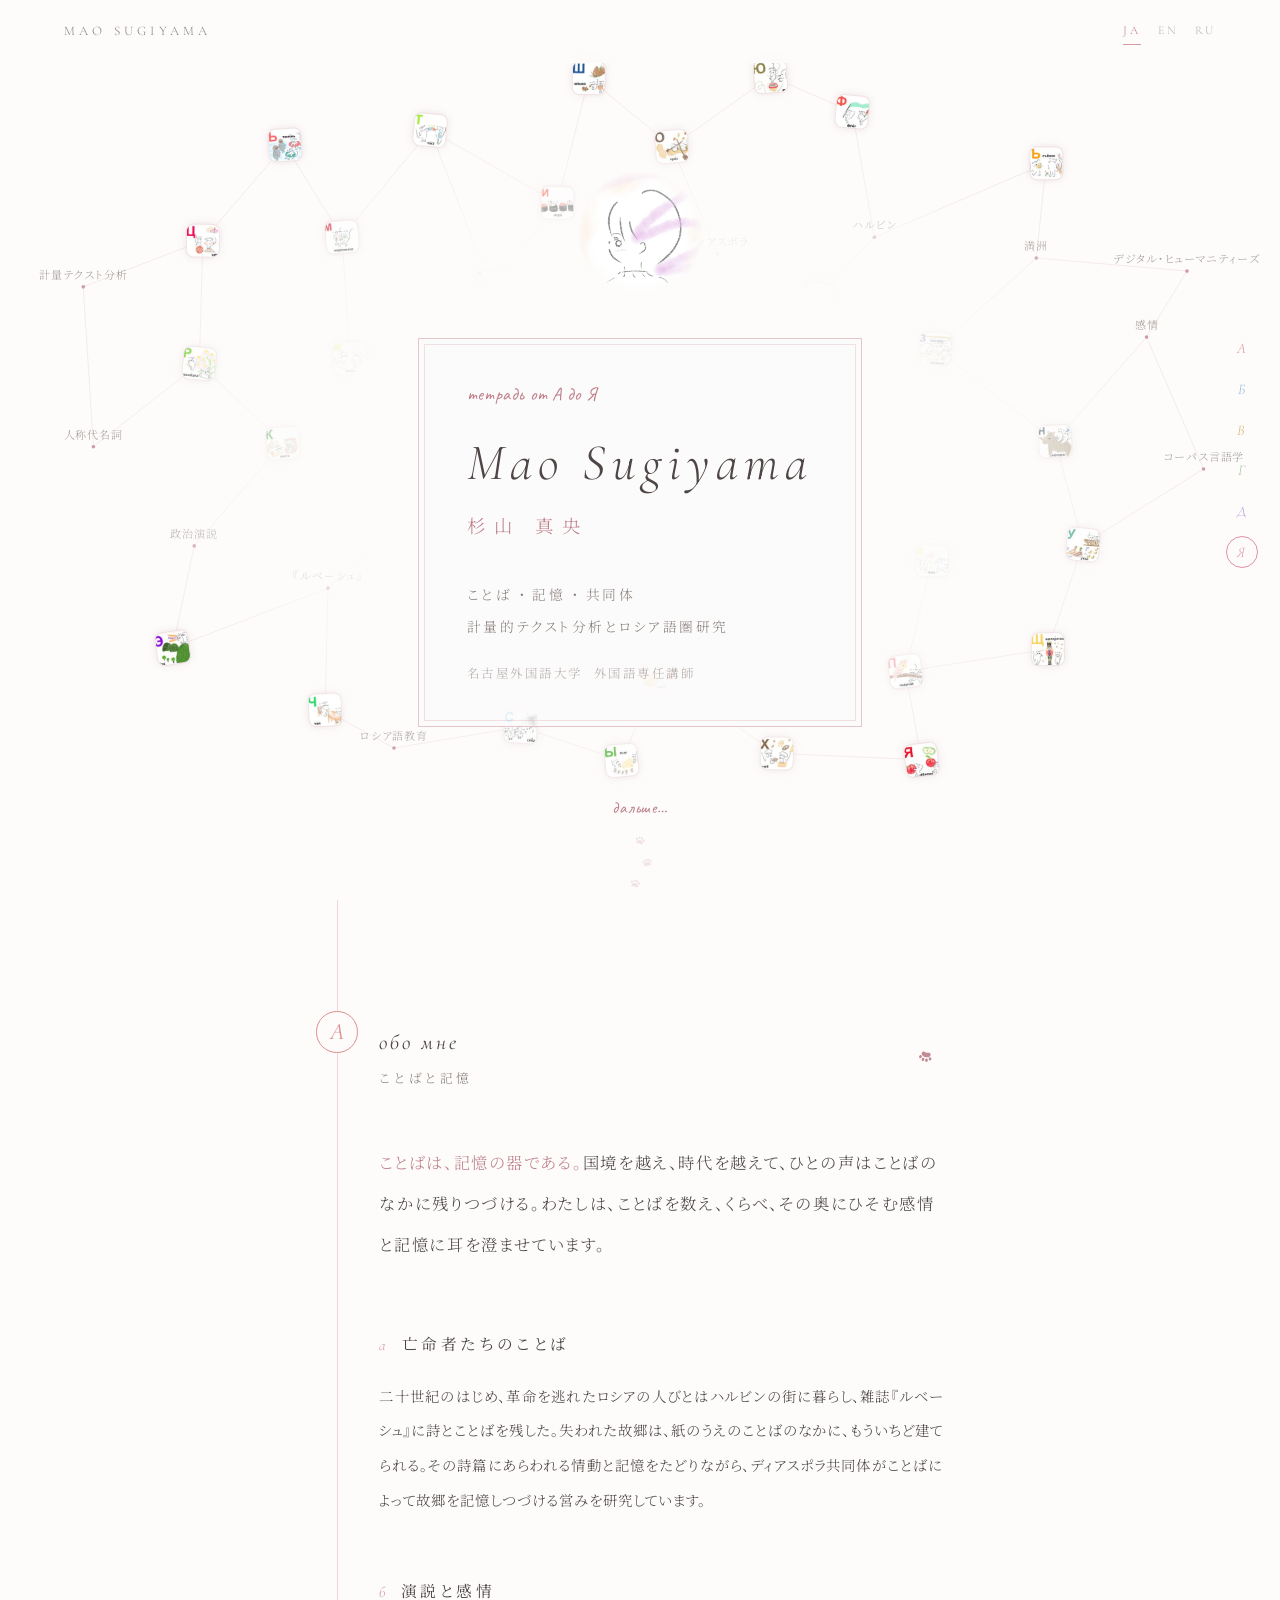
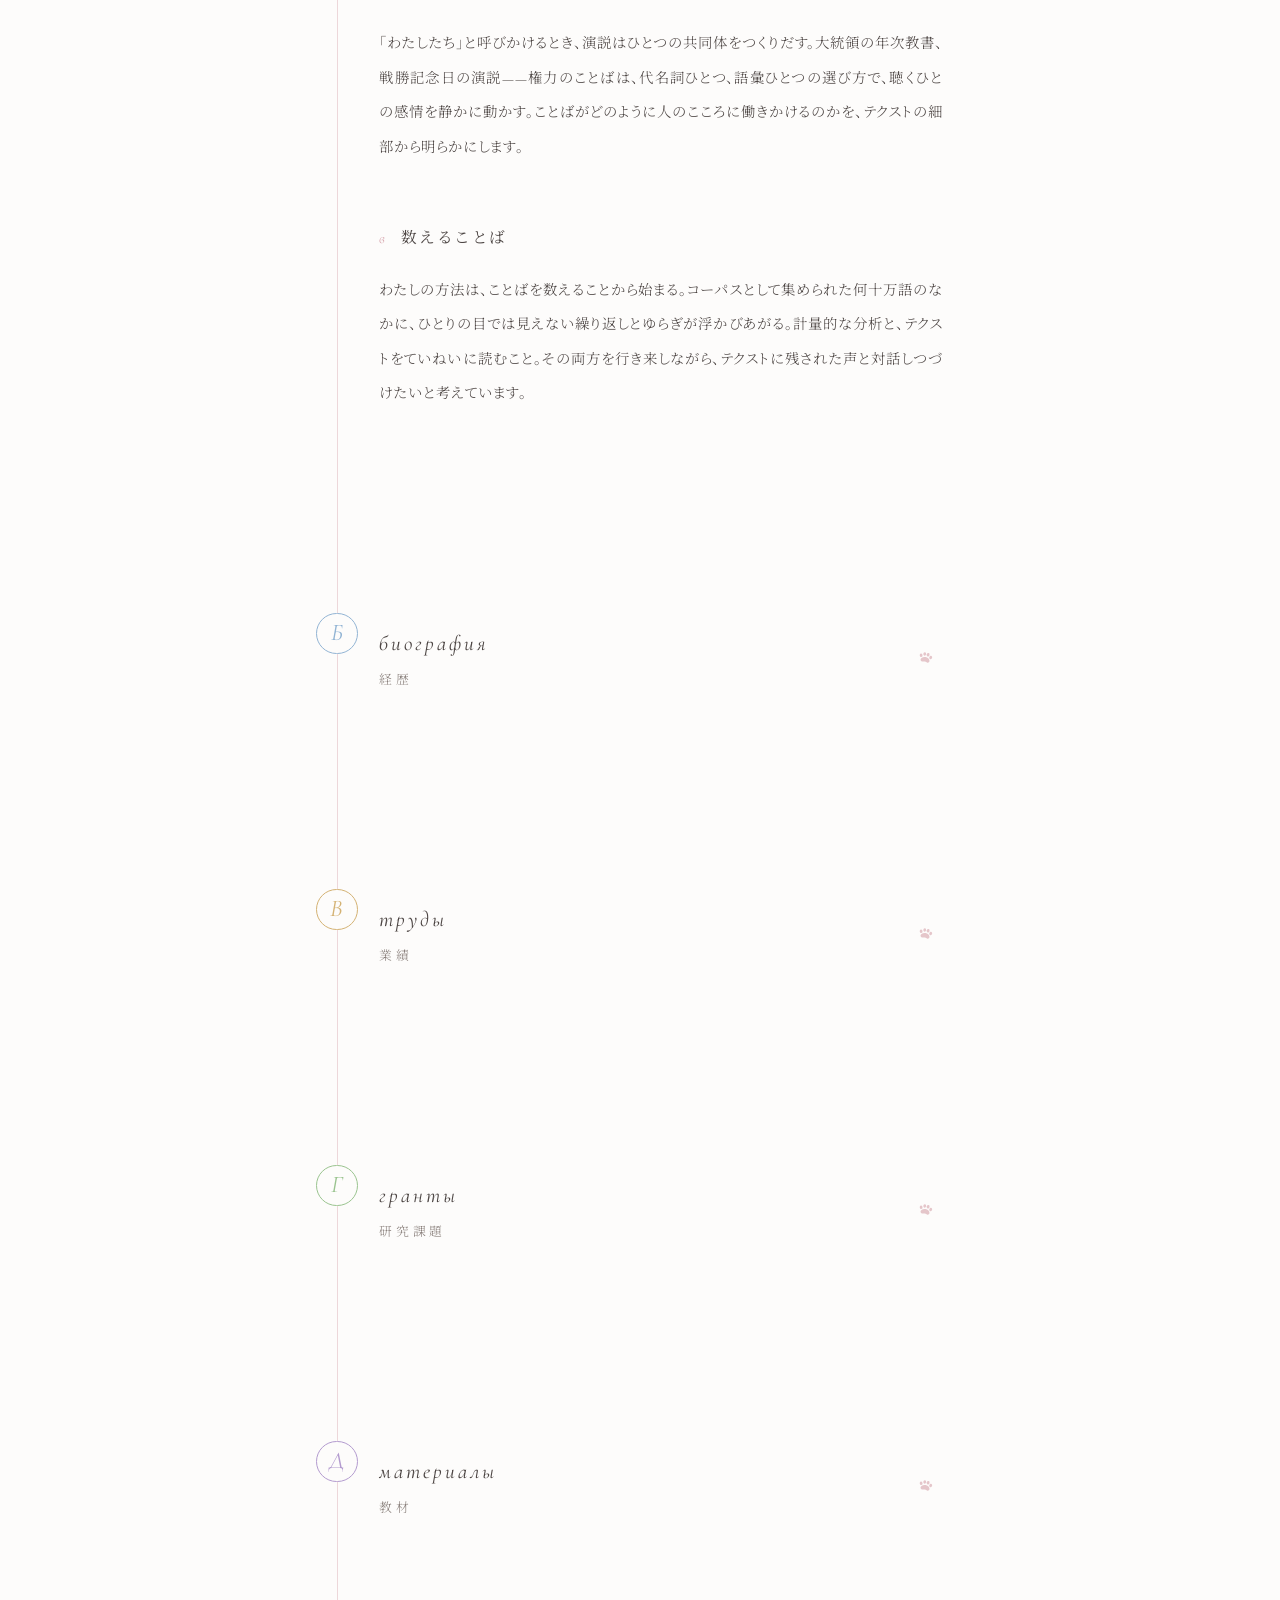
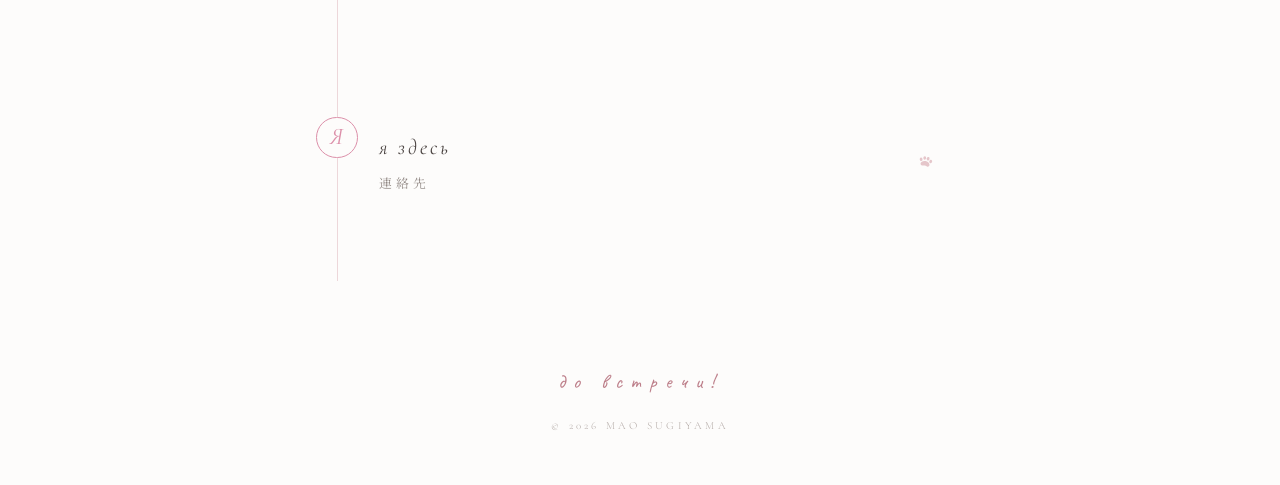
==== index.html @ efccb7a7 "発表にEADH 2026（2026年9月）を追加 Co-Authored-By: Claude Fable 5.1 <noreply@anthropic.com> Claude-Session: ht" ====
<!DOCTYPE html>
<html lang="ja" data-lang="ja">
<head>
<!-- Google tag (gtag.js) -->
<script async src="https://www.googletagmanager.com/gtag/js?id=G-BBN3BWFDPK"></script>
<script>
  window.dataLayer = window.dataLayer || [];
  function gtag(){dataLayer.push(arguments);}
  gtag('js', new Date());
  gtag('config', 'G-BBN3BWFDPK');
</script>
<meta charset="UTF-8">
<meta name="viewport" content="width=device-width, initial-scale=1.0">
<title>杉山 真央 | Mao Sugiyama</title>
<meta name="description" content="杉山真央 — ことば・記憶・共同体。計量的テクスト分析とロシア語圏研究。名古屋外国語大学。">
<link rel="preconnect" href="https://fonts.googleapis.com">
<link rel="preconnect" href="https://fonts.gstatic.com" crossorigin>
<link href="https://fonts.googleapis.com/css2?family=Cormorant+Garamond:ital,wght@0,300;0,400;0,500;1,300;1,400&family=Noto+Serif+JP:wght@200;300;400;500&family=Caveat:wght@400;600&display=swap" rel="stylesheet">
<style>
:root{
  --paper:#fdfcfb;
  --ink:#4d4644;
  --ink-soft:#8a807c;
  --ink-faint:#b5aca8;
  --sakura:#d29aa3;
  --sakura-deep:#bd7f8a;
  --sakura-pale:#f7ecee;
  --hairline:#eee3e3;
  --serif-lat:'Cormorant Garamond', serif;
  --serif-jp:'Noto Serif JP', serif;
  --hand:'Caveat', cursive;
}
*{margin:0;padding:0;box-sizing:border-box}
html{scroll-behavior:smooth}
body{
  background:var(--paper);
  color:var(--ink);
  font-family:var(--serif-lat), var(--serif-jp);
  font-weight:300;
  font-feature-settings:"palt";
  line-height:2.1;
  letter-spacing:.06em;
  -webkit-font-smoothing:antialiased;
}
::selection{background:var(--sakura-pale);color:var(--sakura-deep)}
.cav{font-family:var(--hand);letter-spacing:.04em}

/* ---- language switching ---- */
html[data-lang="ja"] [data-l]:not([data-l~="ja"]){display:none !important}
html[data-lang="en"] [data-l]:not([data-l~="en"]){display:none !important}
html[data-lang="ru"] [data-l]:not([data-l~="ru"]){display:none !important}

/* ---- header ---- */
header{
  position:fixed;top:0;left:0;right:0;z-index:10;
  display:flex;justify-content:space-between;align-items:center;
  padding:1.1rem 5vw;
  background:rgba(253,252,251,.82);
  backdrop-filter:blur(10px);-webkit-backdrop-filter:blur(10px);
}
.brand{
  font-family:var(--serif-lat),var(--serif-jp);
  font-size:.82rem;letter-spacing:.32em;color:var(--ink-soft);
  text-decoration:none;white-space:nowrap;
}
.langs{display:flex;gap:1.4em;font-size:.74rem;letter-spacing:.25em}
.langs button{
  all:unset;cursor:pointer;color:var(--ink-faint);
  padding-bottom:.15em;border-bottom:1px solid transparent;
  transition:color .4s,border-color .4s;
}
.langs button:hover{color:var(--sakura-deep)}
.langs button[aria-pressed="true"]{color:var(--sakura-deep);border-color:var(--sakura)}

/* ---- hero ---- */
.hero{
  min-height:100svh;
  display:flex;flex-direction:column;justify-content:center;align-items:center;
  text-align:center;padding:6.5rem 6vw 8rem;position:relative;overflow:hidden;
}
#net{
  position:absolute;inset:0;z-index:0;pointer-events:none;
  -webkit-mask-image:radial-gradient(ellipse 50% 46% at 50% 50%, transparent 46%, #000 84%);
  mask-image:radial-gradient(ellipse 50% 46% at 50% 50%, transparent 46%, #000 84%);
}
.hero > *:not(#net):not(.scrollcue){position:relative;z-index:1}
.cover-label{
  position:relative;
  border:1px solid rgba(210,154,163,.55);
  background:rgba(253,252,251,.78);
  padding:2.2rem 3rem 2.4rem;
  max-width:34em;
  text-align:left;
}
.cover-label::before{
  content:"";position:absolute;inset:5px;
  border:1px solid rgba(210,154,163,.28);pointer-events:none;
}
.label-top{
  display:block;font-family:var(--hand);font-size:1.15rem;
  color:var(--sakura-deep);margin-bottom:1rem;
}
.hero .portrait{
  width:min(170px,44vw);height:auto;display:block;position:relative;
  margin-bottom:1.2rem;
  -webkit-mask-image:radial-gradient(ellipse 50% 50% at 50% 50%, #000 52%, transparent 74%);
  mask-image:radial-gradient(ellipse 50% 50% at 50% 50%, #000 52%, transparent 74%);
}
.cats-illust{
  width:min(240px,60vw);height:auto;display:block;margin:0 auto 1rem;
  -webkit-mask-image:radial-gradient(ellipse 50% 50% at 50% 50%, #000 55%, transparent 78%);
  mask-image:radial-gradient(ellipse 50% 50% at 50% 50%, #000 55%, transparent 78%);
}
.hero h1{
  font-family:var(--serif-lat);
  font-weight:300;font-style:italic;
  font-size:clamp(2.2rem,5.2vw,3.2rem);
  letter-spacing:.12em;line-height:1.35;
}
.hero .romaji{
  font-family:var(--serif-jp);
  font-weight:300;
  font-size:clamp(.95rem,1.9vw,1.15rem);
  letter-spacing:.5em;text-indent:0;color:var(--sakura-deep);
  margin-top:.5rem;
}
.hero .tagline{
  margin-top:2.2rem;font-size:.86rem;color:var(--ink-soft);
  letter-spacing:.18em;line-height:2.3;max-width:34em;
}
.hero .affil{
  margin-top:1.1rem;font-size:.78rem;color:var(--ink-faint);letter-spacing:.2em;
}
.scrollcue{
  position:absolute;bottom:.6rem;left:50%;transform:translateX(-50%);z-index:1;
  display:flex;flex-direction:column;align-items:center;gap:.55rem;
  color:var(--sakura-deep);font-size:1.05rem;
  font-family:var(--hand);
}
.scrollcue .paw{
  width:13px;height:13px;fill:var(--sakura);opacity:.25;
  animation:pawstep 2.7s ease-in-out infinite;
}
.scrollcue .paw:nth-child(2){transform:rotate(14deg)}
.scrollcue .paw:nth-child(3){animation-delay:.45s;transform:translateX(7px) rotate(-10deg)}
.scrollcue .paw:nth-child(4){animation-delay:.9s;transform:translateX(-5px) rotate(12deg)}
@keyframes pawstep{0%,100%{opacity:.18}30%{opacity:.85}60%{opacity:.25}}

/* ---- sections ---- */
main{max-width:760px;margin:0 auto;padding:0 6vw}
section.block{
  padding:7.5rem 0 2rem 2.6rem;
  border-left:1px solid rgba(210,154,163,.38);
}
.sec-head{display:flex;align-items:baseline;gap:1.1rem;margin-bottom:0;position:relative}
section.open .sec-head{margin-bottom:0}
.sec-inner{padding-top:3.2rem}
.sec-num{
  font-family:var(--serif-lat);font-style:italic;font-weight:400;
  font-size:1.5rem;line-height:1;
  position:absolute;left:-3.95rem;top:-.55rem;
  width:2.6rem;height:2.6rem;border-radius:50%;
  border:1px solid currentColor;background:var(--paper);
  display:grid;place-items:center;
}
.sec-title{display:flex;flex-direction:column;gap:.1rem}
.sec-title .en{
  font-family:var(--serif-lat);font-weight:400;font-style:italic;
  font-size:1.32rem;letter-spacing:.14em;
}
.sec-title .native{
  font-size:.8rem;color:var(--ink-soft);letter-spacing:.28em;
}
.sec-head .rule{display:none}
.sec-head{cursor:pointer;-webkit-tap-highlight-color:transparent}
.sec-head .tgl{
  margin-left:auto;width:1.1em;height:1.1em;align-self:center;
  box-sizing:content-box;padding:.55em;border-radius:50%;
  fill:var(--sakura);opacity:.55;
  background:radial-gradient(circle, rgba(210,154,163,.48) 0%, rgba(210,154,163,.26) 48%, transparent 74%);
  background-size:0% 0%;background-position:center;background-repeat:no-repeat;
  transform:rotate(12deg);
  transition:transform .5s cubic-bezier(.34,1.56,.64,1),fill .4s,opacity .4s,background-size .5s ease;
}
section.open .sec-head .tgl{transform:rotate(192deg);fill:var(--sakura-deep);opacity:.9}
.sec-head:hover .tgl{
  opacity:1;fill:var(--sakura-deep);
  background-size:100% 100%;
  transform:rotate(12deg) scale(1.12);
}
section.open .sec-head:hover .tgl{transform:rotate(192deg) scale(1.12)}
.sec-body{
  display:grid;grid-template-rows:0fr;
  transition:grid-template-rows .65s cubic-bezier(.2,.6,.2,1);
}
.sec-inner{overflow:hidden}
section.open .sec-body{grid-template-rows:1fr}
.sec-head:hover .sec-title .en{color:var(--sakura-deep);transition:color .4s}

/* concept */
.lead{
  font-size:1.02rem;line-height:2.5;letter-spacing:.1em;
  margin-bottom:4rem;
}
.lead .first{color:var(--sakura-deep)}
.sub{margin-bottom:3.6rem}
.sub-head{display:flex;align-items:baseline;gap:.9rem;margin-bottom:1.1rem}
.sub-num{
  font-family:var(--serif-lat);font-style:italic;font-weight:300;
  font-size:.95rem;color:var(--sakura);
}
.sub-title{font-size:.98rem;font-weight:400;letter-spacing:.22em}
.sub p{font-size:.9rem;color:var(--ink);line-height:2.4;text-align:justify}

/* generic lists */
.entry{
  display:grid;grid-template-columns:5.2em 1fr;gap:1.4rem;
  padding:1.5rem 0;border-bottom:1px solid var(--hairline);
}
.entry:last-child{border-bottom:none}
.entry .year{
  font-family:var(--serif-lat);font-style:italic;font-weight:300;
  color:var(--sakura-deep);font-size:.95rem;letter-spacing:.1em;
  padding-top:.15em;white-space:nowrap;
}
.entry .body{font-size:.86rem;line-height:2.2;color:var(--ink)}
.entry .body .src{color:var(--ink-soft)}
.pill{
  display:inline-block;font-size:.68rem;letter-spacing:.18em;
  color:var(--sakura-deep);background:var(--sakura-pale);
  border-radius:999px;padding:.05em 1em;margin-left:.7em;
  vertical-align:.15em;white-space:nowrap;
}
.group-label{
  display:flex;align-items:baseline;gap:.9rem;
  margin:3.4rem 0 .6rem;
}
.group-label:first-of-type{margin-top:0}
.group-label .g-en{
  font-family:var(--serif-lat);font-weight:400;font-size:1rem;letter-spacing:.26em;
}
.group-label .g-ja{font-size:.74rem;color:var(--ink-soft);letter-spacing:.24em}
.group-label .count{
  font-family:var(--serif-lat);font-style:italic;
  font-size:.8rem;color:var(--ink-faint);
}

/* career placeholder */
.placeholder{
  border:1px dashed var(--hairline);border-radius:2px;
  padding:2.6rem 2rem;text-align:center;
  color:var(--ink-faint);font-size:.84rem;letter-spacing:.22em;
}

/* projects */
.proj .body .fund{display:block;color:var(--ink-soft);font-size:.8rem;margin-top:.2rem}
.proj .body .period{
  display:block;font-family:var(--serif-lat);font-style:italic;
  color:var(--sakura-deep);font-size:.8rem;letter-spacing:.12em;margin-top:.2rem;
}

/* materials */
.mat{display:block;text-decoration:none;color:inherit;
  padding:1.7rem 0;border-bottom:1px solid var(--hairline);
  transition:padding-left .5s;
}
.mat:last-child{border-bottom:none}
.mat:hover{padding-left:.8rem}
.mat .m-title{font-size:.95rem;letter-spacing:.14em;font-weight:400}
.mat .m-desc{font-size:.8rem;color:var(--ink-soft);margin-top:.25rem}
.mat .m-arrow{
  font-family:var(--serif-lat);font-style:italic;font-size:.75rem;
  color:var(--sakura-deep);letter-spacing:.3em;margin-top:.5rem;display:inline-block;
}

/* contact */
.contact-inner{text-align:center;padding:1rem 0 2rem}
.contact-inner .affil-l{font-size:.95rem;letter-spacing:.24em;line-height:2.4}
.contact-inner .pos{font-size:.8rem;color:var(--ink-soft);letter-spacing:.22em}
.contact-mail{margin-top:2rem}
button.mail-reveal{
  all:unset;cursor:pointer;
  font-family:var(--serif-lat);font-style:italic;font-size:.9rem;
  letter-spacing:.3em;color:var(--sakura-deep);
  border-bottom:1px solid var(--sakura);padding-bottom:.2em;
  transition:opacity .4s;
}
button.mail-reveal:hover{opacity:.6}
.contact-mail + a.rm-link{margin-top:1.1rem}
.mail-note{font-size:.72rem;color:var(--ink-faint);letter-spacing:.12em;margin-top:.6rem}
.rm-link{
  display:inline-block;margin-top:0;text-decoration:none;
  font-family:var(--serif-lat);font-style:italic;font-size:.9rem;
  letter-spacing:.3em;color:var(--sakura-deep);
  border-bottom:1px solid var(--sakura);padding-bottom:.2em;
  transition:opacity .4s;
}
.rm-link:hover{opacity:.6}

footer .ataya{font-size:1.25rem;color:var(--sakura-deep);letter-spacing:.4em;display:inline-block;margin-bottom:.7rem}
footer{
  text-align:center;padding:5rem 6vw 3rem;
  font-size:.68rem;color:var(--ink-faint);letter-spacing:.3em;
  font-family:var(--serif-lat);
}

/* dictionary thumb-index */
.thumb-index{
  position:fixed;right:1.4rem;top:50%;transform:translateY(-50%);
  display:flex;flex-direction:column;gap:.55rem;z-index:9;
}
.thumb-index a{
  width:2rem;height:2rem;border-radius:50%;
  display:grid;place-items:center;text-decoration:none;
  font-family:var(--serif-lat);font-style:italic;font-size:.92rem;
  border:1px solid transparent;transition:border-color .4s,background .4s;
}
.thumb-index a:hover{background:var(--sakura-pale)}
.thumb-index a.now{border-color:currentColor;background:var(--paper)}
@media (max-width:900px){.thumb-index{display:none}}

/* reveal animation */
.reveal{opacity:0;transform:translateY(26px);transition:opacity 1.1s cubic-bezier(.2,.6,.2,1),transform 1.1s cubic-bezier(.2,.6,.2,1)}
.reveal.on{opacity:1;transform:none}
@media (prefers-reduced-motion:reduce){
  .reveal{opacity:1;transform:none;transition:none}
  .scrollcue .paw{animation:none;opacity:.5}
  html{scroll-behavior:auto}
}
@media (max-width:560px){
  section.block{padding-left:1.5rem}
  .sec-num{left:-2.85rem;width:2.2rem;height:2.2rem;font-size:1.25rem}
  .cover-label{padding:1.8rem 1.6rem 2rem}
  #net{
    -webkit-mask-image:radial-gradient(ellipse 62% 48% at 50% 50%, transparent 50%, #000 88%);
    mask-image:radial-gradient(ellipse 62% 48% at 50% 50%, transparent 50%, #000 88%);
  }
  .entry{grid-template-columns:1fr;gap:.1rem}
  .brand{letter-spacing:.2em;font-size:.74rem}
  body{line-height:2}
}
</style>
</head>
<body>

<header>
  <a class="brand" href="#top">MAO SUGIYAMA</a>
  <nav class="langs" aria-label="language">
    <button type="button" data-setlang="ja" aria-pressed="true">JA</button>
    <button type="button" data-setlang="en" aria-pressed="false">EN</button>
    <button type="button" data-setlang="ru" aria-pressed="false">RU</button>
  </nav>
</header>

<nav class="thumb-index" aria-label="sections">
  <a href="#concept" style="color:#dc8f8f">А</a>
  <a href="#career" style="color:#92b4d4">Б</a>
  <a href="#works" style="color:#d4b273">В</a>
  <a href="#projects" style="color:#9ac48f">Г</a>
  <a href="#materials" style="color:#b39bcf">Д</a>
  <a href="#contact" style="color:#dc8fa9">Я</a>
</nav>

<!-- ==================== HERO ==================== -->
<section class="hero" id="top">
  <canvas id="net" aria-hidden="true"></canvas>
  <img class="portrait" src="[data-uri]" alt="まおちーの自画像イラスト">
  <div class="cover-label">
  <span class="label-top">тетрадь от А до Я</span>
  <h1>Mao Sugiyama</h1>
  <div class="romaji">杉山 真央</div>
  <p class="tagline">
    <span data-l="ja">ことば ・ 記憶 ・ 共同体<br>計量的テクスト分析とロシア語圏研究</span>
    <span data-l="en">Words, memory, community —<br>quantitative text analysis and Russian studies</span>
    <span data-l="ru">Слова, память, сообщество —<br>количественный анализ текста и русистика</span>
  </p>
  <p class="affil">
    <span data-l="ja">名古屋外国語大学&nbsp;&nbsp;外国語専任講師</span>
    <span data-l="en">Lecturer, Nagoya University of Foreign Studies</span>
    <span data-l="ru">Преподаватель, Университет иностранных языков г.&nbsp;Нагоя</span>
  </p>
  </div>
  <div class="scrollcue" aria-hidden="true">
    <span>дальше…</span>
    <svg class="paw" viewBox="0 0 24 24"><path d="M12 11.2 C 15.8 11.2 18.2 13.6 18.2 15.7 C 18.2 17.1 17.2 18.2 15.9 18.2 C 14.7 18.2 14.1 17.5 12 17.5 C 9.9 17.5 9.3 18.2 8.1 18.2 C 6.8 18.2 5.8 17.1 5.8 15.7 C 5.8 13.6 8.2 11.2 12 11.2 Z"/><ellipse cx="5.4" cy="10.2" rx="1.9" ry="2.3" transform="rotate(-18 5.4 10.2)"/><ellipse cx="9.8" cy="7.4" rx="1.9" ry="2.4" transform="rotate(-6 9.8 7.4)"/><ellipse cx="14.6" cy="7.5" rx="1.9" ry="2.4" transform="rotate(6 14.6 7.5)"/><ellipse cx="18.8" cy="10.5" rx="1.9" ry="2.3" transform="rotate(18 18.8 10.5)"/></svg><svg class="paw" viewBox="0 0 24 24"><path d="M12 11.2 C 15.8 11.2 18.2 13.6 18.2 15.7 C 18.2 17.1 17.2 18.2 15.9 18.2 C 14.7 18.2 14.1 17.5 12 17.5 C 9.9 17.5 9.3 18.2 8.1 18.2 C 6.8 18.2 5.8 17.1 5.8 15.7 C 5.8 13.6 8.2 11.2 12 11.2 Z"/><ellipse cx="5.4" cy="10.2" rx="1.9" ry="2.3" transform="rotate(-18 5.4 10.2)"/><ellipse cx="9.8" cy="7.4" rx="1.9" ry="2.4" transform="rotate(-6 9.8 7.4)"/><ellipse cx="14.6" cy="7.5" rx="1.9" ry="2.4" transform="rotate(6 14.6 7.5)"/><ellipse cx="18.8" cy="10.5" rx="1.9" ry="2.3" transform="rotate(18 18.8 10.5)"/></svg><svg class="paw" viewBox="0 0 24 24"><path d="M12 11.2 C 15.8 11.2 18.2 13.6 18.2 15.7 C 18.2 17.1 17.2 18.2 15.9 18.2 C 14.7 18.2 14.1 17.5 12 17.5 C 9.9 17.5 9.3 18.2 8.1 18.2 C 6.8 18.2 5.8 17.1 5.8 15.7 C 5.8 13.6 8.2 11.2 12 11.2 Z"/><ellipse cx="5.4" cy="10.2" rx="1.9" ry="2.3" transform="rotate(-18 5.4 10.2)"/><ellipse cx="9.8" cy="7.4" rx="1.9" ry="2.4" transform="rotate(-6 9.8 7.4)"/><ellipse cx="14.6" cy="7.5" rx="1.9" ry="2.4" transform="rotate(6 14.6 7.5)"/><ellipse cx="18.8" cy="10.5" rx="1.9" ry="2.3" transform="rotate(18 18.8 10.5)"/></svg>
  </div>
</section>

<main>

<!-- ==================== 01 CONCEPT ==================== -->
<section class="block reveal" id="concept">
  <div class="sec-head">
    <span class="sec-num" style="color:#dc8f8f">А</span>
    <span class="sec-title">
      <span class="en">обо мне</span>
      <span class="native">
        <span data-l="ja">ことばと記憶</span>
        <span data-l="en">Words and Memory</span>
        <span data-l="ru">Слова и память</span>
      </span>
    </span>
    <span class="rule"></span>
    <svg class="tgl" viewBox="0 0 24 24" aria-hidden="true"><path d="M12 11.2 C 15.8 11.2 18.2 13.6 18.2 15.7 C 18.2 17.1 17.2 18.2 15.9 18.2 C 14.7 18.2 14.1 17.5 12 17.5 C 9.9 17.5 9.3 18.2 8.1 18.2 C 6.8 18.2 5.8 17.1 5.8 15.7 C 5.8 13.6 8.2 11.2 12 11.2 Z"/><ellipse cx="5.4" cy="10.2" rx="1.9" ry="2.3" transform="rotate(-18 5.4 10.2)"/><ellipse cx="9.8" cy="7.4" rx="1.9" ry="2.4" transform="rotate(-6 9.8 7.4)"/><ellipse cx="14.6" cy="7.5" rx="1.9" ry="2.4" transform="rotate(6 14.6 7.5)"/><ellipse cx="18.8" cy="10.5" rx="1.9" ry="2.3" transform="rotate(18 18.8 10.5)"/></svg>
  </div>
  <div class="sec-body"><div class="sec-inner">

  <p class="lead">
    <span data-l="ja"><span class="first">ことばは、記憶の器である。</span>国境を越え、時代を越えて、ひとの声はことばのなかに残りつづける。わたしは、ことばを数え、くらべ、その奥にひそむ感情と記憶に耳を澄ませています。</span>
    <span data-l="en"><span class="first">Words are vessels of memory.</span> Across borders and across time, human voices linger in language. I count words, compare them, and listen for the emotions and memories held within.</span>
    <span data-l="ru"><span class="first">Слова — сосуды памяти.</span> Через границы и времена человеческий голос продолжает жить в языке. Я считаю слова, сравниваю их и вслушиваюсь в чувства и память, скрытые в них.</span>
  </p>

  <div class="sub reveal">
    <div class="sub-head">
      <span class="sub-num">а</span>
      <span class="sub-title">
        <span data-l="ja">亡命者たちのことば</span>
        <span data-l="en">Words in Exile</span>
        <span data-l="ru">Слова в изгнании</span>
      </span>
    </div>
    <p>
      <span data-l="ja">二十世紀のはじめ、革命を逃れたロシアの人びとはハルビンの街に暮らし、雑誌『ルベーシュ』に詩とことばを残した。失われた故郷は、紙のうえのことばのなかに、もういちど建てられる。その詩篇にあらわれる情動と記憶をたどりながら、ディアスポラ共同体がことばによって故郷を記憶しつづける営みを研究しています。</span>
      <span data-l="en">In the early twentieth century, Russians who fled the revolution made their home in Harbin and left their poems in the magazine <i>Rubezh</i>. A lost homeland is built once more, in words on paper. Tracing the emotions and memories that surface in these poems, I study how a diaspora community goes on remembering its homeland through language.</span>
      <span data-l="ru">В начале двадцатого века русские, бежавшие от революции, жили в Харбине и оставили свои стихи в журнале «Рубеж». Утраченная родина заново строится в словах на бумаге. Прослеживая чувства и память в этих стихах, я исследую, как диаспора продолжает помнить родину через язык.</span>
    </p>
  </div>

  <div class="sub reveal">
    <div class="sub-head">
      <span class="sub-num">б</span>
      <span class="sub-title">
        <span data-l="ja">演説と感情</span>
        <span data-l="en">Speech and Emotion</span>
        <span data-l="ru">Речь и чувство</span>
      </span>
    </div>
    <p>
      <span data-l="ja">「わたしたち」と呼びかけるとき、演説はひとつの共同体をつくりだす。大統領の年次教書、戦勝記念日の演説——権力のことばは、代名詞ひとつ、語彙ひとつの選び方で、聴くひとの感情を静かに動かす。ことばがどのように人のこころに働きかけるのかを、テクストの細部から明らかにします。</span>
      <span data-l="en">When a speech says “we,” it calls a community into being. Presidential addresses, Victory Day speeches — the language of power moves its listeners quietly, through the choice of a single pronoun, a single word. In the fine details of the text, I examine how words work upon the human heart.</span>
      <span data-l="ru">Когда речь говорит «мы», она создаёт сообщество. Послания президентов, речи в День Победы — язык власти тихо движет чувствами слушателей: выбором одного местоимения, одного слова. В мельчайших деталях текста я изучаю, как слова действуют на человеческое сердце.</span>
    </p>
  </div>

  <div class="sub reveal">
    <div class="sub-head">
      <span class="sub-num">в</span>
      <span class="sub-title">
        <span data-l="ja">数えることば</span>
        <span data-l="en">Counting Words</span>
        <span data-l="ru">Считая слова</span>
      </span>
    </div>
    <p>
      <span data-l="ja">わたしの方法は、ことばを数えることから始まる。コーパスとして集められた何十万語のなかに、ひとりの目では見えない繰り返しとゆらぎが浮かびあがる。計量的な分析と、テクストをていねいに読むこと。その両方を行き来しながら、テクストに残された声と対話しつづけたいと考えています。</span>
      <span data-l="en">My method begins with counting. In a corpus of hundreds of thousands of words, patterns and tremors emerge that no single reading could see. Quantitative analysis, and careful close reading — moving between the two, I hope to stay in dialogue with the voices that remain in the texts.</span>
      <span data-l="ru">Мой метод начинается со счёта слов. В корпусе из сотен тысяч слов проступают повторы и колебания, невидимые одному взгляду. Количественный анализ и внимательное чтение — двигаясь между ними, я хочу вести диалог с голосами, оставшимися в текстах.</span>
    </p>
  </div>
</div></div>
</section>

<!-- ==================== 02 CAREER ==================== -->
<section class="block reveal" id="career">
  <div class="sec-head">
    <span class="sec-num" style="color:#92b4d4">Б</span>
    <span class="sec-title">
      <span class="en">биография</span>
      <span class="native">
        <span data-l="ja">経歴</span>
        <span data-l="en">Career</span>
        <span data-l="ru">Биография</span>
      </span>
    </span>
    <span class="rule"></span>
    <svg class="tgl" viewBox="0 0 24 24" aria-hidden="true"><path d="M12 11.2 C 15.8 11.2 18.2 13.6 18.2 15.7 C 18.2 17.1 17.2 18.2 15.9 18.2 C 14.7 18.2 14.1 17.5 12 17.5 C 9.9 17.5 9.3 18.2 8.1 18.2 C 6.8 18.2 5.8 17.1 5.8 15.7 C 5.8 13.6 8.2 11.2 12 11.2 Z"/><ellipse cx="5.4" cy="10.2" rx="1.9" ry="2.3" transform="rotate(-18 5.4 10.2)"/><ellipse cx="9.8" cy="7.4" rx="1.9" ry="2.4" transform="rotate(-6 9.8 7.4)"/><ellipse cx="14.6" cy="7.5" rx="1.9" ry="2.4" transform="rotate(6 14.6 7.5)"/><ellipse cx="18.8" cy="10.5" rx="1.9" ry="2.3" transform="rotate(18 18.8 10.5)"/></svg>
  </div>
  <div class="sec-body"><div class="sec-inner">
  <div class="group-label reveal">
    <span class="g-en">Employment</span>
    <span class="g-ja"><span data-l="ja">職歴</span><span data-l="en">Positions</span><span data-l="ru">Работа</span></span>
  </div>
  <div class="reveal">
    <div class="entry"><span class="year">2022–</span><div class="body"><span data-l="ja">名古屋外国語大学 言語教育開発センター 専任講師(現職)</span><span data-l="en">Lecturer, Center for Language Education and Development, Nagoya University of Foreign Studies (present)</span><span data-l="ru">Преподаватель, Центр развития языкового образования, Университет иностранных языков г. Нагоя (наст. время)</span></div></div>
    <div class="entry"><span class="year">2025–26</span><div class="body"><span data-l="ja">中京大学 非常勤講師</span><span data-l="en">Part-time Lecturer, Chukyo University</span><span data-l="ru">Внештатный преподаватель, Университет Тюкё</span></div></div>
    <div class="entry"><span class="year">2020–22</span><div class="body"><span data-l="ja">追手門学院大学 非常勤講師</span><span data-l="en">Part-time Lecturer, Otemon Gakuin University</span><span data-l="ru">Внештатный преподаватель, Университет Отэмон Гакуин</span></div></div>
    <div class="entry"><span class="year">2019–22</span><div class="body"><span data-l="ja">関西医療大学 非常勤講師</span><span data-l="en">Part-time Lecturer, Kansai University of Health Sciences</span><span data-l="ru">Внештатный преподаватель, Кансайский университет медицинских наук</span></div></div>
    <div class="entry"><span class="year">2019–22</span><div class="body"><span data-l="ja">関西国際大学 非常勤講師</span><span data-l="en">Part-time Lecturer, Kansai University of International Studies</span><span data-l="ru">Внештатный преподаватель, Кансайский университет международных исследований</span></div></div>
    <div class="entry"><span class="year">2019</span><div class="body"><span data-l="ja">滋賀県立大学 非常勤講師</span><span data-l="en">Part-time Lecturer, The University of Shiga Prefecture</span><span data-l="ru">Внештатный преподаватель, Университет префектуры Сига</span></div></div>
    <div class="entry"><span class="year">2017–19</span><div class="body"><span data-l="ja">日本学術振興会 特別研究員(DC2)</span><span data-l="en">JSPS Research Fellow (DC2)</span><span data-l="ru">Научный сотрудник JSPS (DC2)</span></div></div>
  </div>

  <div class="group-label reveal">
    <span class="g-en">Education</span>
    <span class="g-ja"><span data-l="ja">学歴</span><span data-l="en">Education</span><span data-l="ru">Образование</span></span>
  </div>
  <div class="reveal">
    <div class="entry"><span class="year">2015–19</span><div class="body"><span data-l="ja">大阪大学大学院 言語文化研究科 博士後期課程</span><span data-l="en">Doctoral Program, Graduate School of Language and Culture, Osaka University</span><span data-l="ru">Докторантура, Высшая школа языка и культуры, Осакский университет</span></div></div>
    <div class="entry"><span class="year">2016–17</span><div class="body"><span data-l="ja">モスクワ国立言語大学(留学)</span><span data-l="en">Moscow State Linguistic University (study abroad)</span><span data-l="ru">Московский государственный лингвистический университет (стажировка)</span></div></div>
    <div class="entry"><span class="year">2013–15</span><div class="body"><span data-l="ja">大阪大学大学院 言語文化研究科 博士前期課程</span><span data-l="en">Master&rsquo;s Program, Graduate School of Language and Culture, Osaka University</span><span data-l="ru">Магистратура, Высшая школа языка и культуры, Осакский университет</span></div></div>
    <div class="entry"><span class="year">2010–12</span><div class="body"><span data-l="ja">ウラル連邦大学(留学)</span><span data-l="en">Ural Federal University (study abroad)</span><span data-l="ru">Уральский федеральный университет (стажировка)</span></div></div>
    <div class="entry"><span class="year">2006–13</span><div class="body"><span data-l="ja">大阪外国語大学 外国語学部 ロシア・東欧地域文化</span><span data-l="en">Osaka University of Foreign Studies, Russian and East European Studies</span><span data-l="ru">Осакский университет иностранных языков, русистика и восточноевропеистика</span></div></div>
  </div>
</div></div>
</section>

<!-- ==================== 03 WORKS ==================== -->
<section class="block reveal" id="works">
  <div class="sec-head">
    <span class="sec-num" style="color:#d4b273">В</span>
    <span class="sec-title">
      <span class="en">труды</span>
      <span class="native">
        <span data-l="ja">業績</span>
        <span data-l="en">Publications</span>
        <span data-l="ru">Публикации</span>
      </span>
    </span>
    <span class="rule"></span>
    <svg class="tgl" viewBox="0 0 24 24" aria-hidden="true"><path d="M12 11.2 C 15.8 11.2 18.2 13.6 18.2 15.7 C 18.2 17.1 17.2 18.2 15.9 18.2 C 14.7 18.2 14.1 17.5 12 17.5 C 9.9 17.5 9.3 18.2 8.1 18.2 C 6.8 18.2 5.8 17.1 5.8 15.7 C 5.8 13.6 8.2 11.2 12 11.2 Z"/><ellipse cx="5.4" cy="10.2" rx="1.9" ry="2.3" transform="rotate(-18 5.4 10.2)"/><ellipse cx="9.8" cy="7.4" rx="1.9" ry="2.4" transform="rotate(-6 9.8 7.4)"/><ellipse cx="14.6" cy="7.5" rx="1.9" ry="2.4" transform="rotate(6 14.6 7.5)"/><ellipse cx="18.8" cy="10.5" rx="1.9" ry="2.3" transform="rotate(18 18.8 10.5)"/></svg>
  </div>
  <div class="sec-body"><div class="sec-inner">

  <div class="group-label reveal">
    <span class="g-en">Papers</span>
    <span class="g-ja"><span data-l="ja">論文</span><span data-l="en">Journal articles</span><span data-l="ru">Статьи</span></span>
    <span class="count">— 11</span>
  </div>
  <div class="reveal">
    <div class="entry"><span class="year">2026</span><div class="body">杉山真央「QDAコーディングデータのネットワーク可視化 ―ネスメーロフの1940年『Rubezh』掲載詩を事例として―」<span class="src">刊行予定, 2026年</span><span class="pill"><span data-l="ja">刊行予定</span><span data-l="en">forthcoming</span><span data-l="ru">в печати</span></span></div></div>
    <div class="entry"><span class="year">2026</span><div class="body">杉山真央「亡命主体の可読性 ――バフチンの対話性理論による『Рубеж』1940年前半ネスメーロフ詩の分析」<span class="src">ハルビン・ウラジオストクを語る会『セーヴェル』(42) 27–50, 2026年</span><span class="pill"><span data-l="ja">査読有り</span><span data-l="en">peer-reviewed</span><span data-l="ru">рецензируемая</span></span></div></div>
    <div class="entry"><span class="year">2025</span><div class="body">杉山真央「詩に表象される情動と記憶 ―『ルベーシュ』1940年詩篇にみる共同体の語り―」<span class="src">ハルビン・ウラジオストクを語る会『セーヴェル』(41) 53–68, 2025年5月</span><span class="pill"><span data-l="ja">査読有り</span><span data-l="en">peer-reviewed</span><span data-l="ru">рецензируемая</span></span></div></div>
    <div class="entry"><span class="year">2024</span><div class="body">杉山真央「スターリン演説の影響力 ―聴衆の感情誘導 1941年の事例より―」<span class="src">ハルビン・ウラジオストクを語る会『セーヴェル』(40) 74–90, 2024年7月</span><span class="pill"><span data-l="ja">査読有り</span><span data-l="en">peer-reviewed</span><span data-l="ru">рецензируемая</span></span></div></div>
    <div class="entry"><span class="year">2019</span><div class="body">Sugiyama Mao. “The Role of Words in the Program ‘Direct Line with Vladimir Putin’.” <span class="src">2018, 25–34, May 2019</span></div></div>
    <div class="entry"><span class="year">2019</span><div class="body">杉山真央「ロシア年次教書演説における「問題」の表象 ―3単語のコロケーション分析―」<span class="src">コーパスと文体論のインタフェース2018, 15–27, 2019年</span><span class="pill"><span data-l="ja">査読有り</span><span data-l="en">peer-reviewed</span><span data-l="ru">рецензируемая</span></span></div></div>
    <div class="entry"><span class="year">2018</span><div class="body">Sugiyama Mao. “Strategic Expressions of Journalists about the Annual Message of the Russian Presidents to the Federal Assembly: In comparison with the Headlines in Printed Newspapers.” <span class="src">2017, 5–17, May 2018</span></div></div>
    <div class="entry"><span class="year">2018</span><div class="body">Сугияма Мао. “How did the Russian Press Report Russia’s First President: Comparing the Key Words between Yeltsin’s addresses and the Press.” <span class="src">2017, 31–50, May 2018</span></div></div>
    <div class="entry"><span class="year">2017</span><div class="body">杉山真央「雑誌『ルベージ』に見られるЯпония(ヤポーニヤ)とНиппон(ニッポン)の呼称変化について」<span class="src">Север (33) 66–79, 2017年3月</span><span class="pill"><span data-l="ja">査読有り</span><span data-l="en">peer-reviewed</span><span data-l="ru">рецензируемая</span></span></div></div>
    <div class="entry"><span class="year">2017</span><div class="body">杉山真央, 木山直毅「米国一般教書演説からみる米国大統領の視点：対外的政策から国内政策へ」<span class="src">大阪医科大学紀要人文研究 (48) 1–22, 2017年3月</span></div></div>
    <div class="entry"><span class="year">2017</span><div class="body">Sugiyama Mao, Kiyama Naoki. “How Do Candidates Convey Their Ideas? Strategies Used by U.S. Presidential Candidates in Their Speeches.” <span class="src">(24) 1–18, 2017</span><span class="pill"><span data-l="ja">査読有り</span><span data-l="en">peer-reviewed</span><span data-l="ru">рецензируемая</span></span></div></div>
  </div>

  <div class="group-label reveal">
    <span class="g-en">Books &amp; Translations</span>
    <span class="g-ja"><span data-l="ja">著書・訳書</span><span data-l="en">Books &amp; translations</span><span data-l="ru">Книги и переводы</span></span>
    <span class="count">— 4</span>
  </div>
  <div class="reveal">
    <div class="entry"><span class="year">2026</span><div class="body">齋須直人, 杉山真央, ダツェンコ・イーホル, 水野晶子『ロシア語はじめの1000語』<span class="src">名古屋外国語大学出版会, 2026年3月, ISBN 978-4-908523-63-2</span><span class="pill"><span data-l="ja">共著</span><span data-l="en">co-authored</span><span data-l="ru">в соавторстве</span></span></div></div>
    <div class="entry"><span class="year">2025</span><div class="body">新居明子, 金子理紗, 杉山真央『Listening Tips』<span class="src">名古屋外国語大学出版会, 2025年4月, ISBN 490852355X</span></div></div>
    <div class="entry"><span class="year">2021</span><div class="body">伊勢芳夫ほか『「近代化」の反復と多様性：「東と西」の知の考古学的解体』<span class="src">溪水社, 2021年6月, ISBN 4863275587</span><span class="pill"><span data-l="ja">分担執筆：ロシアの「東」と「西」</span><span data-l="en">chapter: Russia’s “East” and “West”</span><span data-l="ru">глава: «Восток» и «Запад» России</span></span></div></div>
    <div class="entry"><span class="year">2016</span><div class="body">ゾーヤ・モルグン(共訳)『ウラジオストク 日本人居留民の歴史 1860〜1937年』<span class="src">東京堂出版, 2016年7月, ISBN 4490209428</span><span class="pill"><span data-l="ja">共訳</span><span data-l="en">co-translation</span><span data-l="ru">соперевод</span></span></div></div>
  </div>

  <div class="group-label reveal">
    <span class="g-en">Presentations</span>
    <span class="g-ja"><span data-l="ja">発表</span><span data-l="en">Conference presentations</span><span data-l="ru">Доклады</span></span>
    <span class="count">— 13</span>
  </div>
  <div class="reveal">
    <div class="entry"><span class="year">2026</span><div class="body">“‘I/We’ and Community in Nesmelov’s Harbin Poems (1940).” <span class="src">EADH 2026 – “Linking Europe: Digital Humanities Without Borders” (2026 Conference of the European Association for Digital Humanities), September 2026</span></div></div>
    <div class="entry"><span class="year">2025</span><div class="body">“The Structure of Homeland Metaphors in White Émigré Poetry in 1940 <i>Rubezh</i>.” <span class="src">International Conference on Humanity and Social Sciences 2025, January 2025</span></div></div>
    <div class="entry"><span class="year">2024</span><div class="body">「大祖国戦争の記憶の形成と感情：プーチン戦勝記念日演説にみる人称代名詞」<span class="src">英語コーパス学会第50回大会, 2024年10月</span></div></div>
    <div class="entry"><span class="year">2023</span><div class="body">「プーチン大統領の戦勝記念日演説にみられる “мы (we)” と “вы (you)”」<span class="src">英語コーパス学会第49回大会(30周年記念大会), 2023年9月</span></div></div>
    <div class="entry"><span class="year">2018</span><div class="body">「ロシア大統領のリーダー性：問題意識と責任表現の語彙使用による比較」<span class="src">コーパスと文体論のインタフェース2018, 2018年10月</span></div></div>
    <div class="entry"><span class="year">2018</span><div class="body">“What did Journalists Mention in the Russian Press?: Comparison of Articles about Yeltsin’s Presidential Addresses to the Federal Assembly.” <span class="src">Japanese Association for Digital Humanities Conference 2018, September 2018</span></div></div>
    <div class="entry"><span class="year">2018</span><div class="body">“What the First President said and how journalists understood his words: Comparing the usage of key words from Yeltsin’s presidential addresses.” <span class="src">International Quantitative Linguistics Conference 2018, Wrocław, Poland, July 2018</span></div></div>
    <div class="entry"><span class="year">2017</span><div class="body">“How Russian presidents’ agenda has changed over the last two decades.” <span class="src">Österreichische Linguistiktagung 2017, Klagenfurt, Austria, December 2017</span></div></div>
    <div class="entry"><span class="year">2016</span><div class="body">「アメリカ大統領選挙候補者の特徴 ―語彙使用に見る候補者のキャリア」<span class="src">英語コーパス学会第42回大会, 2016年10月</span></div></div>
    <div class="entry"><span class="year">2016</span><div class="body">“Diachronic changes of the Russian Presidential Addresses to the Federal Assembly: From the perspective of archetype key words.” <span class="src">Digital Humanities Conference 2016, Kraków, Poland, July 2016</span></div></div>
    <div class="entry"><span class="year">2015</span><div class="body">「『カスペ事件』からみる邦字・露字新聞の報道比較 ―在満ユダヤ人の描写について―」<span class="src">ロシア東欧学会・JSSEES 2015年合同研究大会, 2015年11月</span></div></div>
    <div class="entry"><span class="year">2015</span><div class="body">“Comparing Addresses of Russian Presidents in Inaugural Ceremony: A Text-mining Approach.” <span class="src">Japanese Association for Digital Humanities Conference 2015, September 2015</span></div></div>
    <div class="entry"><span class="year">2014</span><div class="body">“The changing appellation of ‘Japan’ in Russian magazine <i>Rubezh</i> in Harbin.” <span class="src">Japanese Association for Digital Humanities Conference 2014, September 2014</span></div></div>
  </div>
</div></div>
</section>

<!-- ==================== 04 PROJECTS ==================== -->
<section class="block reveal" id="projects">
  <div class="sec-head">
    <span class="sec-num" style="color:#9ac48f">Г</span>
    <span class="sec-title">
      <span class="en">гранты</span>
      <span class="native">
        <span data-l="ja">研究課題</span>
        <span data-l="en">Research grants</span>
        <span data-l="ru">Проекты</span>
      </span>
    </span>
    <span class="rule"></span>
    <svg class="tgl" viewBox="0 0 24 24" aria-hidden="true"><path d="M12 11.2 C 15.8 11.2 18.2 13.6 18.2 15.7 C 18.2 17.1 17.2 18.2 15.9 18.2 C 14.7 18.2 14.1 17.5 12 17.5 C 9.9 17.5 9.3 18.2 8.1 18.2 C 6.8 18.2 5.8 17.1 5.8 15.7 C 5.8 13.6 8.2 11.2 12 11.2 Z"/><ellipse cx="5.4" cy="10.2" rx="1.9" ry="2.3" transform="rotate(-18 5.4 10.2)"/><ellipse cx="9.8" cy="7.4" rx="1.9" ry="2.4" transform="rotate(-6 9.8 7.4)"/><ellipse cx="14.6" cy="7.5" rx="1.9" ry="2.4" transform="rotate(6 14.6 7.5)"/><ellipse cx="18.8" cy="10.5" rx="1.9" ry="2.3" transform="rotate(18 18.8 10.5)"/></svg>
  </div>
  <div class="sec-body"><div class="sec-inner">
  <div class="reveal">
    <div class="entry proj"><span class="year">2026–</span><div class="body">ディアスポラ共同体の文化的記憶
      <span class="fund">学術研究助成基金助成金 若手研究</span>
      <span class="period">2026.4 — 2030.3</span></div></div>
    <div class="entry proj"><span class="year">2025–</span><div class="body">満洲国におけるソ連・白系ロシア人の表象
      <span class="fund">日本私立学校振興・共済事業団 2025年度 若手研究者奨励金</span>
      <span class="period">2025.5 — 2026.4</span></div></div>
    <div class="entry proj"><span class="year">2024–</span><div class="body">亡命ロシア人誌『Рубеж』の言語分析
      <span class="fund">公益財団法人村田学術振興・教育財団 人文科学</span>
      <span class="period">2024.8 — 2025.7</span></div></div>
    <div class="entry proj"><span class="year">2017–</span><div class="body">ロシア年次教書におけるスピーチスタイル分析
      <span class="fund">日本学術振興会 特別研究員(DC2) 科学研究費助成事業</span>
      <span class="period">2017.4 — 2019.3</span></div></div>
  </div>
</div></div>
</section>

<!-- ==================== 05 MATERIALS ==================== -->
<section class="block reveal" id="materials">
  <div class="sec-head">
    <span class="sec-num" style="color:#b39bcf">Д</span>
    <span class="sec-title">
      <span class="en">материалы</span>
      <span class="native">
        <span data-l="ja">教材</span>
        <span data-l="en">Teaching materials</span>
        <span data-l="ru">Материалы</span>
      </span>
    </span>
    <span class="rule"></span>
    <svg class="tgl" viewBox="0 0 24 24" aria-hidden="true"><path d="M12 11.2 C 15.8 11.2 18.2 13.6 18.2 15.7 C 18.2 17.1 17.2 18.2 15.9 18.2 C 14.7 18.2 14.1 17.5 12 17.5 C 9.9 17.5 9.3 18.2 8.1 18.2 C 6.8 18.2 5.8 17.1 5.8 15.7 C 5.8 13.6 8.2 11.2 12 11.2 Z"/><ellipse cx="5.4" cy="10.2" rx="1.9" ry="2.3" transform="rotate(-18 5.4 10.2)"/><ellipse cx="9.8" cy="7.4" rx="1.9" ry="2.4" transform="rotate(-6 9.8 7.4)"/><ellipse cx="14.6" cy="7.5" rx="1.9" ry="2.4" transform="rotate(6 14.6 7.5)"/><ellipse cx="18.8" cy="10.5" rx="1.9" ry="2.3" transform="rotate(18 18.8 10.5)"/></svg>
  </div>
  <div class="sec-body"><div class="sec-inner">
  <div class="reveal">
    <a class="mat" href="https://maosugiyama.github.io/classroom-tool/">
      <div class="m-title">AIデータ・デジタル入門 授業ツール</div>
      <div class="m-desc">
        <span data-l="ja">分類・要約・感情分析・AIと社会文化 — 2026年度オムニバス 第6〜9回</span>
        <span data-l="en">Classification, summarisation, sentiment analysis, AI &amp; society — 2026 omnibus course, sessions 6–9</span>
        <span data-l="ru">Классификация, реферирование, анализ тональности, ИИ и общество — курс 2026 г., занятия 6–9</span>
      </div>
      <span class="m-arrow">open →</span>
    </a>
    <a class="mat" href="https://maosugiyama.github.io/MoiSlovar.pdf">
      <div class="m-title">МОЙ СЛОВАРЬ русского языка</div>
      <div class="m-desc">
        <span data-l="ja">ロシア語単語帳(筆記体練習・都市紹介コラム付き)</span>
        <span data-l="en">A Russian vocabulary notebook, with cursive practice and city columns</span>
        <span data-l="ru">Словарик русского языка — с прописями и заметками о городах</span>
      </div>
      <span class="m-arrow">download →</span>
    </a>
    <a class="mat" href="https://maosugiyama.github.io/classroom-tool/materials/russian-course/">
      <div class="m-title">読んで学ぶ ロシアのことばと文化</div>
      <div class="m-desc">
        <span data-l="ja">公開講座(全10回)の配布資料・補足資料・課題シート(PDF)。受講生の方は授業でお伝えしたパスワードでご覧ください。</span>
        <span data-l="en">Handouts, supplements and worksheets (PDF) for a ten-session public extension course. Password available to participants in class.</span>
        <span data-l="ru">Раздаточные и дополнительные материалы (PDF) открытого курса из десяти занятий. Пароль сообщается слушателям на занятии.</span>
      </div>
      <span class="m-arrow">open&nbsp;&#128274; →</span>
    </a>
    <a class="mat" href="https://maosugiyama.github.io/russian/">
      <div class="m-title">ねこと学ぶ キリル文字</div>
      <div class="m-desc">
        <span data-l="ja">ねこたちと33文字のアルファベットを探検する学習アプリ</span>
        <span data-l="en">A learning app exploring the 33 letters of the Cyrillic alphabet, with cats</span>
        <span data-l="ru">Учебное приложение: 33 буквы кириллицы вместе с котами</span>
      </div>
      <span class="m-arrow">open →</span>
    </a>
  </div>
</div></div>
</section>

<!-- ==================== 06 CONTACT ==================== -->
<section class="block reveal" id="contact">
  <div class="sec-head">
    <span class="sec-num" style="color:#dc8fa9">Я</span>
    <span class="sec-title">
      <span class="en">я здесь</span>
      <span class="native">
        <span data-l="ja">連絡先</span>
        <span data-l="en">Contact</span>
        <span data-l="ru">Контакты</span>
      </span>
    </span>
    <span class="rule"></span>
    <svg class="tgl" viewBox="0 0 24 24" aria-hidden="true"><path d="M12 11.2 C 15.8 11.2 18.2 13.6 18.2 15.7 C 18.2 17.1 17.2 18.2 15.9 18.2 C 14.7 18.2 14.1 17.5 12 17.5 C 9.9 17.5 9.3 18.2 8.1 18.2 C 6.8 18.2 5.8 17.1 5.8 15.7 C 5.8 13.6 8.2 11.2 12 11.2 Z"/><ellipse cx="5.4" cy="10.2" rx="1.9" ry="2.3" transform="rotate(-18 5.4 10.2)"/><ellipse cx="9.8" cy="7.4" rx="1.9" ry="2.4" transform="rotate(-6 9.8 7.4)"/><ellipse cx="14.6" cy="7.5" rx="1.9" ry="2.4" transform="rotate(6 14.6 7.5)"/><ellipse cx="18.8" cy="10.5" rx="1.9" ry="2.3" transform="rotate(18 18.8 10.5)"/></svg>
  </div>
  <div class="sec-body"><div class="sec-inner">
  <div class="contact-inner reveal">
    <img class="cats-illust" src="[data-uri]" alt="まおちーのねこたちのイラスト">
    <p class="affil-l">
      <span data-l="ja">名古屋外国語大学</span>
      <span data-l="en">Nagoya University of Foreign Studies</span>
      <span data-l="ru">Университет иностранных языков г. Нагоя</span>
    </p>
    <p class="pos">
      <span data-l="ja">外国語専任講師</span>
      <span data-l="en">Lecturer in Foreign Languages</span>
      <span data-l="ru">Преподаватель иностранных языков</span>
    </p>
    <p class="contact-mail">
      <a class="rm-link" id="mail-link" href="#" rel="nofollow"></a>
    </p>
    <noscript>
      <p class="mail-note">
        <span data-l="ja">メールアドレスの表示にはJavaScriptが必要です。researchmapのプロフィールからもご連絡いただけます。</span>
        <span data-l="en">JavaScript is required to view the e-mail address. You can also reach me via researchmap.</span>
        <span data-l="ru">Для показа адреса требуется JavaScript. Со мной также можно связаться через researchmap.</span>
      </p>
    </noscript>
    <a class="rm-link" href="https://researchmap.jp/mao-lang">researchmap →</a>
  </div>
</div></div>
</section>

</main>

<footer>
  <span class="ataya cav">до встречи!</span><br>© 2026 MAO SUGIYAMA
</footer>

<script>
(function(){
  var buttons = document.querySelectorAll('[data-setlang]');
  function setLang(l){
    document.documentElement.setAttribute('data-lang', l);
    document.documentElement.setAttribute('lang', l);
    buttons.forEach(function(b){
      b.setAttribute('aria-pressed', String(b.getAttribute('data-setlang') === l));
    });
    try { localStorage.setItem('lang', l); } catch(e){}
  }
  buttons.forEach(function(b){
    b.addEventListener('click', function(){ setLang(b.getAttribute('data-setlang')); });
  });
  try {
    var saved = localStorage.getItem('lang');
    if (saved === 'en' || saved === 'ru' || saved === 'ja') setLang(saved);
  } catch(e){}

  var io = new IntersectionObserver(function(entries){
    entries.forEach(function(en){
      if (en.isIntersecting){ en.target.classList.add('on'); io.unobserve(en.target); }
    });
  }, { threshold: 0.08 });
  document.querySelectorAll('.reveal').forEach(function(el){ io.observe(el); });

  /* accordion */
  function setOpen(sec, open){
    sec.classList.toggle('open', open);
    var head = sec.querySelector('.sec-head');
    if (head) head.setAttribute('aria-expanded', String(open));
  }
  document.querySelectorAll('section.block').forEach(function(sec){
    var head = sec.querySelector('.sec-head');
    if (!head) return;
    head.setAttribute('role', 'button');
    head.setAttribute('tabindex', '0');
    head.setAttribute('aria-expanded', 'false');
    head.addEventListener('click', function(){ setOpen(sec, !sec.classList.contains('open')); });
    head.addEventListener('keydown', function(e){
      if (e.key === 'Enter' || e.key === ' '){ e.preventDefault(); setOpen(sec, !sec.classList.contains('open')); }
    });
  });
  /* e-mail: not present in the HTML source; assembled quietly on load */
  var ml = document.getElementById('mail-link');
  if (ml){
    var c = [115,117,103,105,121,97,109,97,64,110,117,102,115,46,97,99,46,106,112];
    var addr = String.fromCharCode.apply(null, c);
    ml.textContent = addr;
    ml.setAttribute('href', 'mailto:' + addr);
  }

  var first = document.getElementById('concept');
  if (first) setOpen(first, true);
  document.querySelectorAll('.thumb-index a').forEach(function(a){
    a.addEventListener('click', function(){
      var sec = document.querySelector(a.getAttribute('href'));
      if (sec) setOpen(sec, true);
    });
  });

  /* thumb-index scroll spy */
  var tabs = document.querySelectorAll('.thumb-index a');
  var spy = new IntersectionObserver(function(entries){
    entries.forEach(function(en){
      if (en.isIntersecting){
        tabs.forEach(function(a){
          a.classList.toggle('now', a.getAttribute('href') === '#' + en.target.id);
        });
      }
    });
  }, { rootMargin: '-40% 0px -50% 0px' });
  document.querySelectorAll('section.block').forEach(function(s){ spy.observe(s); });

  /* ---- constellation: 33 cyrillic cat cards + research words ---- */
  var CARDS=["[data-uri]","[data-uri]","[data-uri]","[data-uri]","[data-uri]","[data-uri]","[data-uri]","[data-uri]","[data-uri]","[data-uri]","[data-uri]","[data-uri]","[data-uri]","[data-uri]","[data-uri]","[data-uri]","[data-uri]","[data-uri]","[data-uri]","[data-uri]","[data-uri]","[data-uri]","[data-uri]","[data-uri]","[data-uri]","[data-uri]","[data-uri]","[data-uri]","[data-uri]","[data-uri]","[data-uri]","[data-uri]","[data-uri]"];
  var KW = [
    {ja:'文化的記憶',en:'cultural memory',ru:'культурная память'},
    {ja:'ディアスポラ',en:'diaspora',ru:'диаспора'},
    {ja:'亡命ロシア人',en:'Russian émigrés',ru:'русская эмиграция'},
    {ja:'ハルビン',en:'Harbin',ru:'Харбин'},
    {ja:'『ルベーシュ』',en:'Rubezh',ru:'«Рубеж»'},
    {ja:'満洲',en:'Manchuria',ru:'Маньчжурия'},
    {ja:'政治演説',en:'political speech',ru:'политическая речь'},
    {ja:'感情',en:'emotion',ru:'эмоции'},
    {ja:'人称代名詞',en:'personal pronouns',ru:'местоимения'},
    {ja:'コーパス言語学',en:'corpus linguistics',ru:'корпусная лингвистика'},
    {ja:'計量テクスト分析',en:'quantitative text analysis',ru:'количественный анализ'},
    {ja:'デジタル・ヒューマニティーズ',en:'digital humanities',ru:'цифровые гуманитарные науки'},
    {ja:'ロシア語教育',en:'Russian language teaching',ru:'преподавание русского языка'}
  ];
  var canvas = document.getElementById('net');
  if (canvas && canvas.getContext){
    var ctx = canvas.getContext('2d');
    var hero = canvas.parentElement;
    var reduced = window.matchMedia('(prefers-reduced-motion: reduce)').matches;
    var imgs = CARDS.map(function(src){ var im = new Image(); im.src = src; return im; });
    var nodes = [], edges = [], W = 0, H = 0, DPR = 1;
    /* hover: enlarge the cat card under the cursor */
    var mouse = null;
    hero.addEventListener('mousemove', function(ev){
      var r = canvas.getBoundingClientRect();
      mouse = { x: ev.clientX - r.left, y: ev.clientY - r.top };
      if (reduced) requestAnimationFrame(function(){ draw(performance.now()); });
    });
    hero.addEventListener('mouseleave', function(){
      mouse = null;
      if (reduced) requestAnimationFrame(function(){ draw(performance.now()); });
    });

    function rrect(x, y, w, h, r){
      ctx.beginPath();
      ctx.moveTo(x + r, y);
      ctx.arcTo(x + w, y, x + w, y + h, r);
      ctx.arcTo(x + w, y + h, x, y + h, r);
      ctx.arcTo(x, y + h, x, y, r);
      ctx.arcTo(x, y, x + w, y, r);
      ctx.closePath();
    }

    function build(){
      DPR = Math.min(window.devicePixelRatio || 1, 2);
      W = hero.clientWidth; H = hero.clientHeight;
      canvas.width = W * DPR; canvas.height = H * DPR;
      canvas.style.width = W + 'px'; canvas.style.height = H + 'px';
      ctx.setTransform(DPR, 0, 0, DPR, 0, 0);
      var small = W < 640;
      var nCards = small ? 17 : 33;
      var nWords = small ? 7 : KW.length;
      nodes = [];
      var total = nCards + nWords;
      /* golden-angle spiral scatter, hollow centre */
      for (var k = 0; k < total; k++){
        var isCard = k % Math.ceil(total / nWords) !== 0 || nodes.filter(function(n){return !n.card}).length >= nWords;
        var a = k * 2.39996 + 0.8;
        var frac = Math.sqrt((k + 3) / (total + 3));
        var rx = W * 0.47 * frac;
        var ry = H * 0.46 * frac;
        var minRx = W * 0.16, minRy = H * 0.20;
        if (rx < minRx) rx = minRx + ((k * 37) % 23);
        if (ry < minRy) ry = minRy + ((k * 53) % 19);
        nodes.push({
          card: null, kw: null,
          bx: W / 2 + Math.cos(a) * rx,
          by: H * 0.47 + Math.sin(a) * ry,
          ax: 10 + ((k * 31) % 14),
          ay: 9 + ((k * 17) % 12),
          sx: 0.00018 + ((k * 13) % 10) * 0.000026,
          sy: 0.00016 + ((k * 29) % 10) * 0.000024,
          ph: k * 2.39996,
          rot: (((k * 41) % 21) - 10) * 0.012
        });
      }
      /* clamp into view */
      nodes.forEach(function(nd, k){
        nd.bx = Math.max(W * 0.07, Math.min(W * 0.93, nd.bx));
        nd.by = Math.max(H * 0.075, Math.min(H * 0.85, nd.by));
        /* on narrow screens keep the text column clear */
        if (small && nd.bx > W * 0.14 && nd.bx < W * 0.86 && nd.by > H * 0.36 && nd.by < H * 0.80){
          nd.by = nd.by < H * 0.58 ? H * (0.28 + ((k * 7) % 5) * 0.014) : H * 0.83;
        }
      });
      /* assign cards & words alternating through spiral */
      var ci = 0, wi = 0;
      var step = Math.max(2, Math.round(total / nWords));
      for (var k = 0; k < total; k++){
        if (wi < nWords && k % step === step - 1){ nodes[k].kw = KW[wi++]; }
        else if (ci < nCards){ nodes[k].card = imgs[Math.floor(ci * (33 / nCards))]; ci++; }
        else if (wi < nWords){ nodes[k].kw = KW[wi++]; }
      }
      /* constellation edges: 2 nearest neighbours each */
      edges = [];
      var seen = {};
      nodes.forEach(function(nd, i){
        var ds = nodes.map(function(o, j){
          if (i === j) return null;
          var dx = nd.bx - o.bx, dy = nd.by - o.by;
          return { j: j, d: dx * dx + dy * dy };
        }).filter(Boolean).sort(function(a, b){ return a.d - b.d; });
        for (var m = 0; m < 2 && m < ds.length; m++){
          var a2 = Math.min(i, ds[m].j), b2 = Math.max(i, ds[m].j);
          var key = a2 + '-' + b2;
          if (!seen[key]){ seen[key] = 1; edges.push([a2, b2]); }
        }
      });
    }

    function draw(t){
      ctx.clearRect(0, 0, W, H);
      var lang = document.documentElement.getAttribute('data-lang') || 'ja';
      var card = W < 640 ? 27 : 33;
      nodes.forEach(function(nd){
        nd.x = nd.bx + Math.sin(t * nd.sx + nd.ph) * nd.ax;
        nd.y = nd.by + Math.cos(t * nd.sy + nd.ph * 1.7) * nd.ay;
        var target = 1;
        if (mouse && nd.card){
          var mdx = mouse.x - nd.x, mdy = mouse.y - nd.y;
          if (mdx * mdx + mdy * mdy < 26 * 26) target = 1.55;
        }
        nd.hs = (nd.hs || 1) + (target - (nd.hs || 1)) * (reduced ? 1 : 0.18);
      });
      /* constellation threads */
      edges.forEach(function(e){
        var p = nodes[e[0]], q = nodes[e[1]];
        ctx.strokeStyle = 'rgba(210,154,163,0.30)';
        ctx.lineWidth = 0.6;
        ctx.beginPath(); ctx.moveTo(p.x, p.y); ctx.lineTo(q.x, q.y); ctx.stroke();
      });
      /* nodes */
      ctx.textAlign = 'center';
      ctx.font = '300 11px "Cormorant Garamond","Noto Serif JP",serif';
      /* draw enlarged (hovered) cards last so they sit on top */
      nodes.slice().sort(function(a, b){ return (a.hs || 1) - (b.hs || 1); }).forEach(function(nd){
        if (nd.card){
          var im = nd.card;
          if (!im.complete || !im.naturalWidth) return;
          var cs = card * (nd.hs || 1);
          ctx.save();
          ctx.translate(nd.x, nd.y);
          ctx.rotate(nd.rot + Math.sin(t * 0.0004 + nd.ph) * 0.05);
          rrect(-cs/2, -cs/2, cs, cs, cs * 0.22);
          ctx.fillStyle = '#fff';
          ctx.shadowColor = 'rgba(189,127,138,0.20)';
          ctx.shadowBlur = 8 + ((nd.hs || 1) - 1) * 20;
          ctx.fill();
          ctx.shadowBlur = 0;
          ctx.save();
          rrect(-cs/2, -cs/2, cs, cs, cs * 0.22);
          ctx.clip();
          ctx.drawImage(im, -cs/2, -cs/2, cs, cs);
          ctx.restore();
          rrect(-cs/2, -cs/2, cs, cs, cs * 0.22);
          ctx.strokeStyle = 'rgba(238,227,227,1)';
          ctx.lineWidth = 1;
          ctx.stroke();
          ctx.restore();
        } else if (nd.kw){
          ctx.fillStyle = 'rgba(189,127,138,0.75)';
          ctx.beginPath();
          ctx.arc(nd.x, nd.y, 1.8, 0, Math.PI * 2);
          ctx.fill();
          ctx.fillStyle = 'rgba(138,128,124,0.78)';
          ctx.fillText(nd.kw[lang] || nd.kw.ja, nd.x, nd.y - 8);
        }
      });
    }

    function loop(t){ draw(t); requestAnimationFrame(loop); }
    build();
    if (reduced){
      Promise.all(imgs.map(function(im){ return im.decode ? im.decode().catch(function(){}) : null; }))
        .then(function(){ draw(0); });
    } else {
      requestAnimationFrame(loop);
    }
    var rT;
    window.addEventListener('resize', function(){
      clearTimeout(rT);
      rT = setTimeout(function(){ build(); if (reduced) draw(0); }, 180);
    });
  }
})();
</script>


</body>
</html>
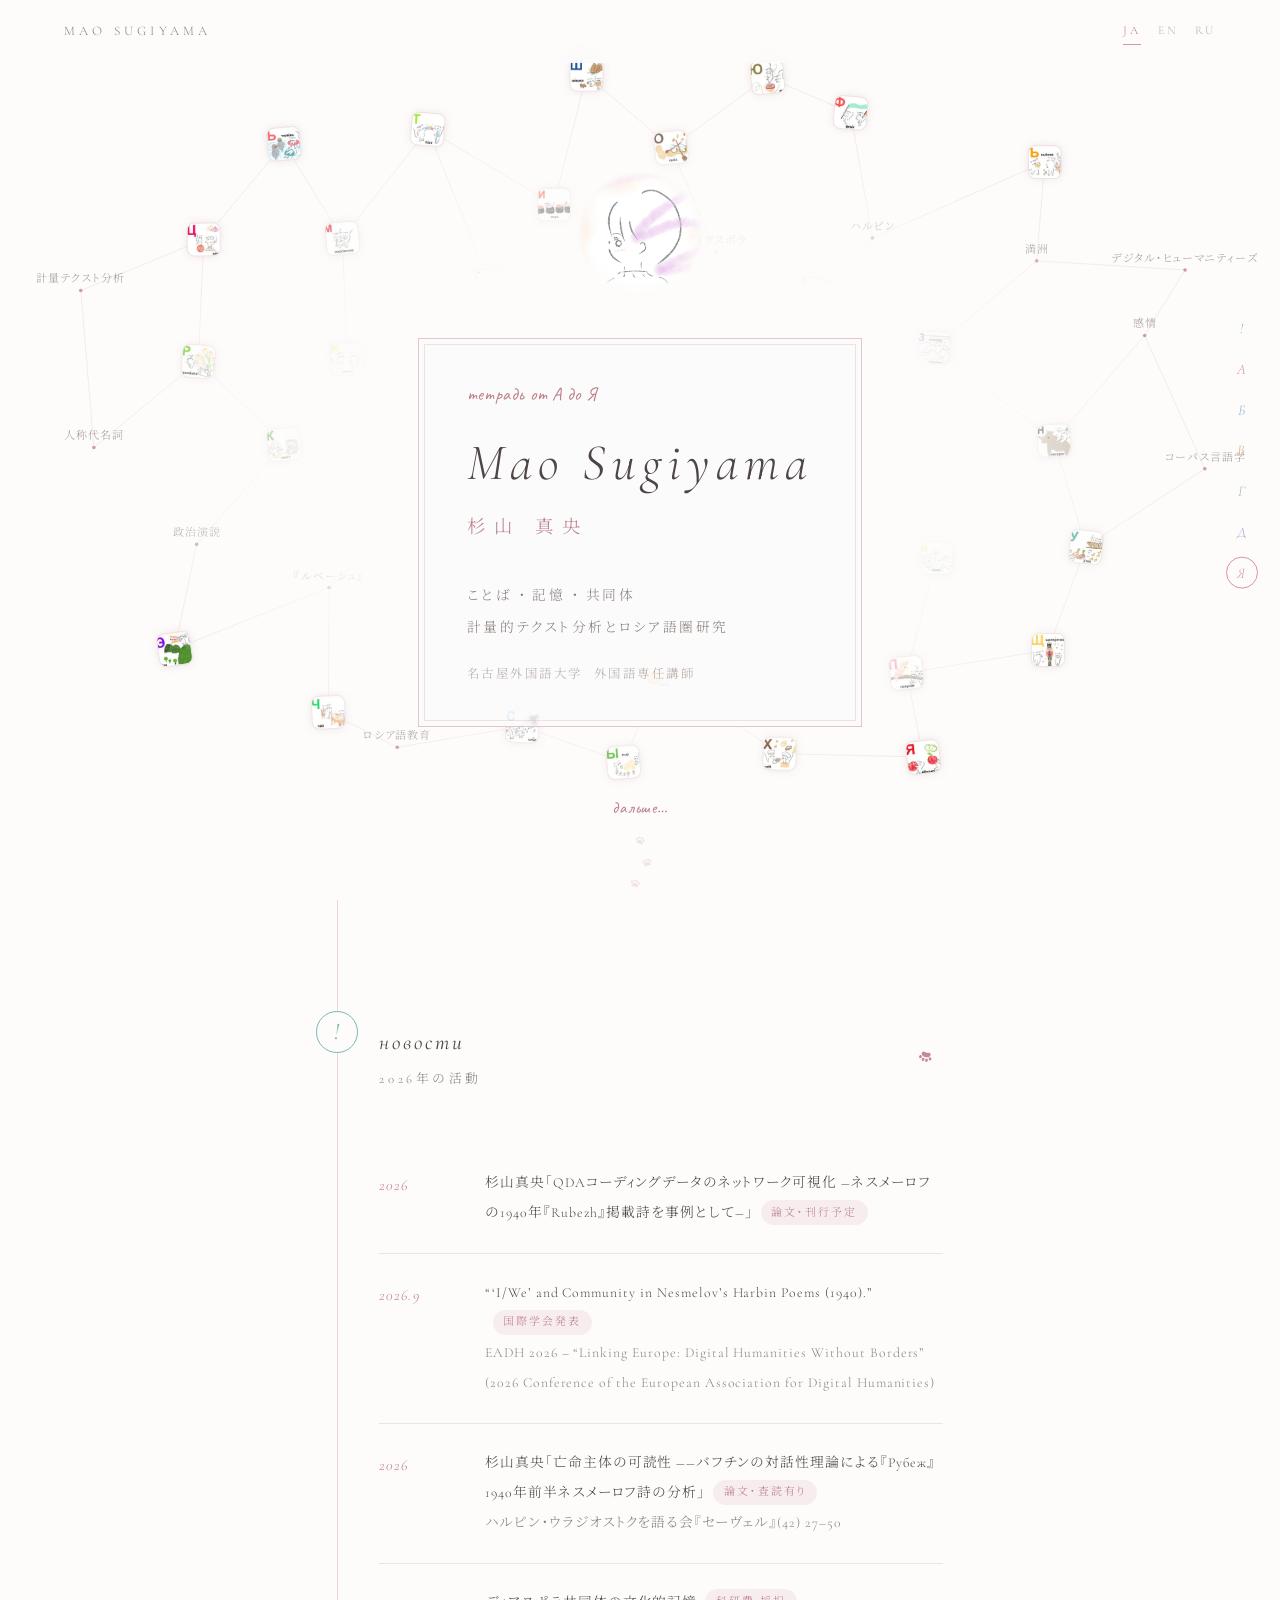
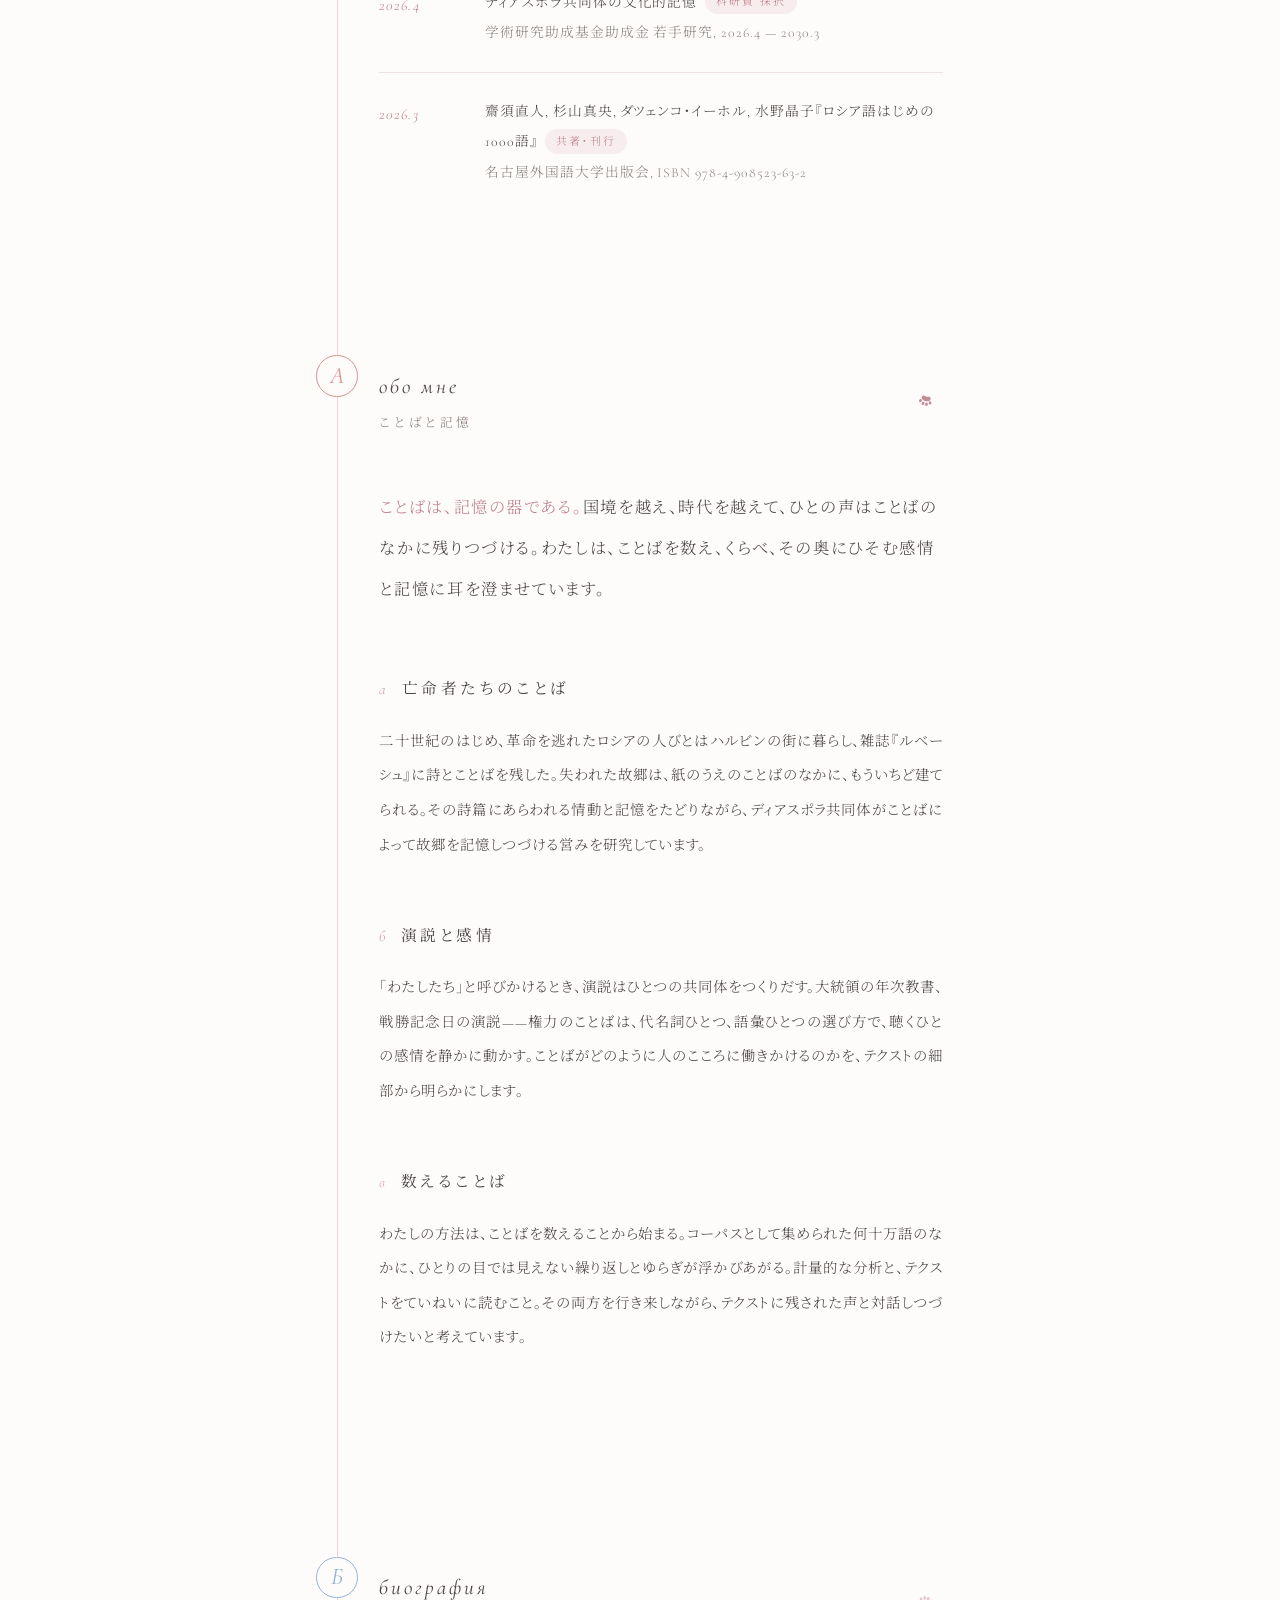
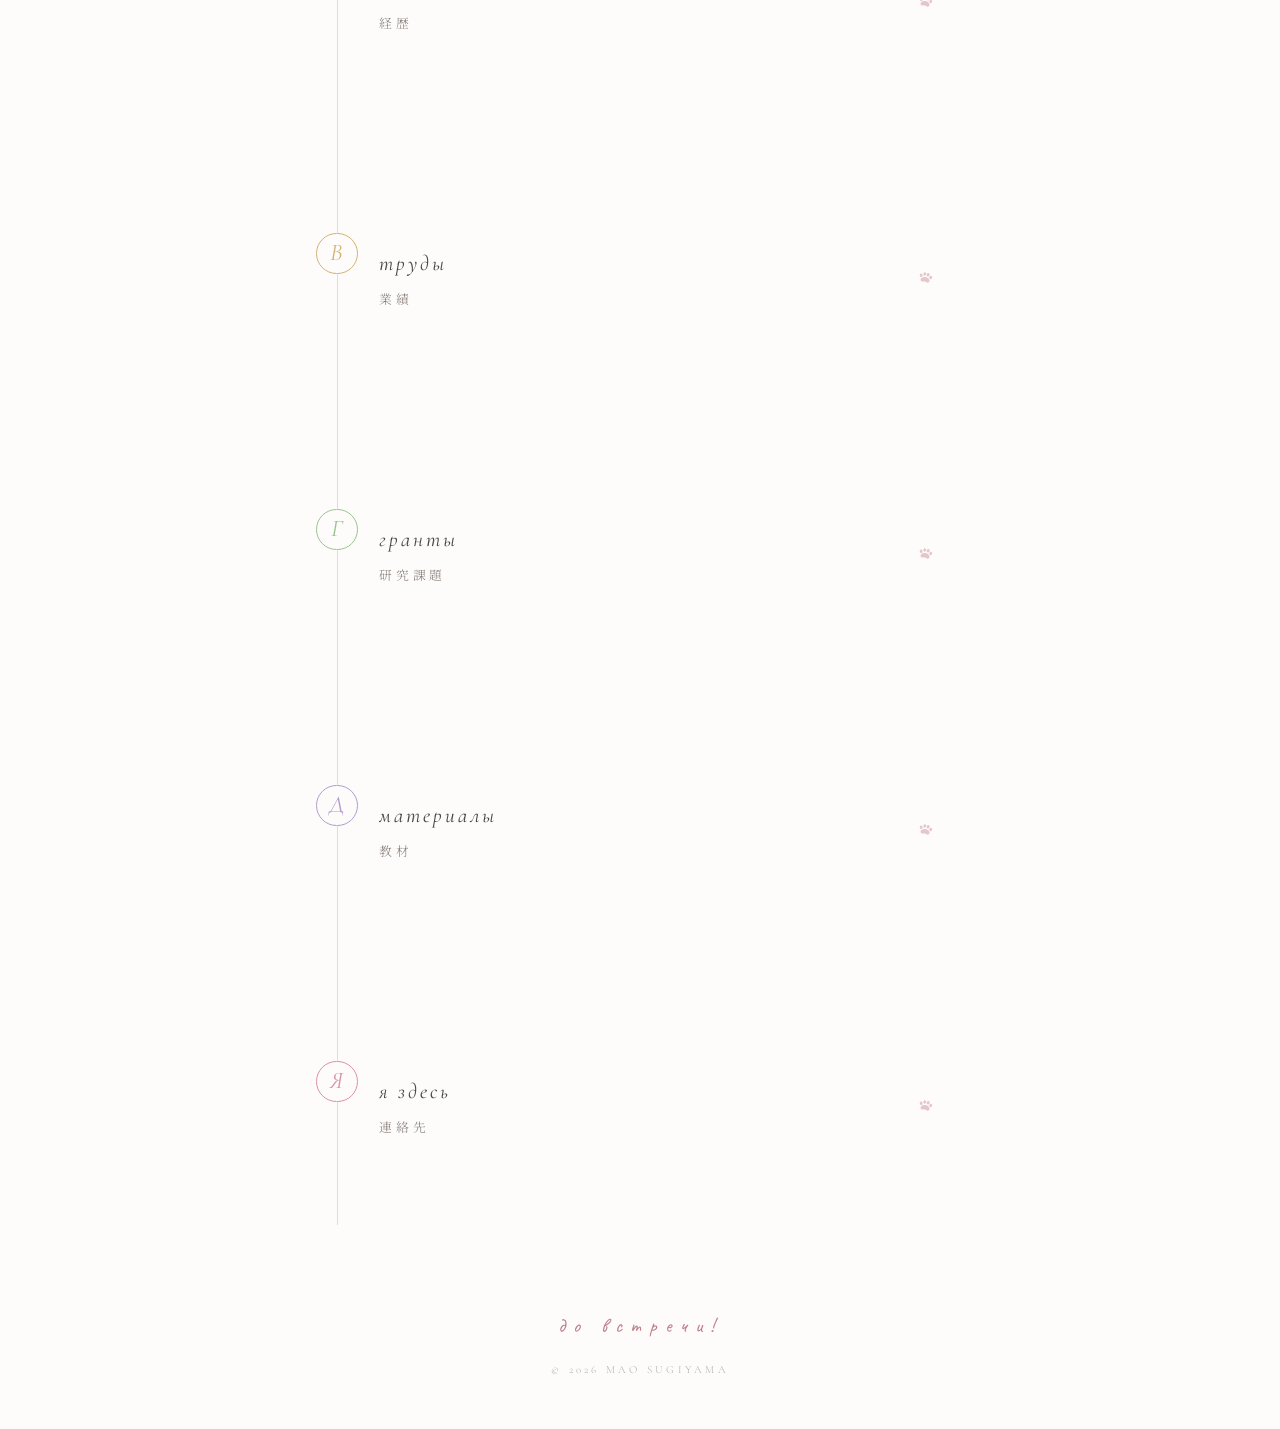
==== commit dc23eb4e: "トップに «новости»（2026年の活動）セクションを追加 Co-Authored-By: Claude Fable 5.1 <noreply@anthropic.com> Claude-Ses" ====
--- a/index.html
+++ b/index.html
@@ -353,6 +353,7 @@
 </header>
 
 <nav class="thumb-index" aria-label="sections">
+  <a href="#news" style="color:#7fb8b2">!</a>
   <a href="#concept" style="color:#dc8f8f">А</a>
   <a href="#career" style="color:#92b4d4">Б</a>
   <a href="#works" style="color:#d4b273">В</a>
@@ -387,6 +388,30 @@
 </section>
 
 <main>
+
+<!-- ==================== 00 NEWS ==================== -->
+<section class="block reveal" id="news">
+  <div class="sec-head">
+    <span class="sec-num" style="color:#7fb8b2">!</span>
+    <span class="sec-title">
+      <span class="en">новости</span>
+      <span class="native">
+        <span data-l="ja">2026年の活動</span><span data-l="en">News — 2026</span><span data-l="ru">Новости — 2026</span>
+      </span>
+    </span>
+    <span class="rule"></span>
+    <svg class="tgl" viewBox="0 0 24 24" aria-hidden="true"><path d="M12 11.2 C 15.8 11.2 18.2 13.6 18.2 15.7 C 18.2 17.1 17.2 18.2 15.9 18.2 C 14.7 18.2 14.1 17.5 12 17.5 C 9.9 17.5 9.3 18.2 8.1 18.2 C 6.8 18.2 5.8 17.1 5.8 15.7 C 5.8 13.6 8.2 11.2 12 11.2 Z"/><ellipse cx="5.4" cy="10.2" rx="1.9" ry="2.3" transform="rotate(-18 5.4 10.2)"/><ellipse cx="9.8" cy="7.4" rx="1.9" ry="2.4" transform="rotate(-6 9.8 7.4)"/><ellipse cx="14.6" cy="7.5" rx="1.9" ry="2.4" transform="rotate(6 14.6 7.5)"/><ellipse cx="18.8" cy="10.5" rx="1.9" ry="2.3" transform="rotate(18 18.8 10.5)"/></svg>
+  </div>
+  <div class="sec-body"><div class="sec-inner">
+  <div class="reveal">
+    <div class="entry"><span class="year">2026</span><div class="body">杉山真央「QDAコーディングデータのネットワーク可視化 ―ネスメーロフの1940年『Rubezh』掲載詩を事例として―」<span class="pill"><span data-l="ja">論文・刊行予定</span><span data-l="en">article, forthcoming</span><span data-l="ru">статья, в печати</span></span></div></div>
+    <div class="entry"><span class="year">2026.9</span><div class="body">“‘I/We’ and Community in Nesmelov’s Harbin Poems (1940).”<span class="pill"><span data-l="ja">国際学会発表</span><span data-l="en">conference paper</span><span data-l="ru">доклад</span></span><br><span class="src">EADH 2026 – “Linking Europe: Digital Humanities Without Borders” (2026 Conference of the European Association for Digital Humanities)</span></div></div>
+    <div class="entry"><span class="year">2026</span><div class="body">杉山真央「亡命主体の可読性 ――バフチンの対話性理論による『Рубеж』1940年前半ネスメーロフ詩の分析」<span class="pill"><span data-l="ja">論文・査読有り</span><span data-l="en">article, peer-reviewed</span><span data-l="ru">статья, рецензируемая</span></span><br><span class="src">ハルビン・ウラジオストクを語る会『セーヴェル』(42) 27–50</span></div></div>
+    <div class="entry"><span class="year">2026.4</span><div class="body">ディアスポラ共同体の文化的記憶<span class="pill"><span data-l="ja">科研費 採択</span><span data-l="en">grant awarded</span><span data-l="ru">грант</span></span><br><span class="src">学術研究助成基金助成金 若手研究, 2026.4 — 2030.3</span></div></div>
+    <div class="entry"><span class="year">2026.3</span><div class="body">齋須直人, 杉山真央, ダツェンコ・イーホル, 水野晶子『ロシア語はじめの1000語』<span class="pill"><span data-l="ja">共著・刊行</span><span data-l="en">book, co-authored</span><span data-l="ru">книга, в соавторстве</span></span><br><span class="src">名古屋外国語大学出版会, ISBN 978-4-908523-63-2</span></div></div>
+  </div>
+  </div></div>
+</section>
 
 <!-- ==================== 01 CONCEPT ==================== -->
 <section class="block reveal" id="concept">
@@ -769,6 +794,8 @@
 
   var first = document.getElementById('concept');
   if (first) setOpen(first, true);
+  var news = document.getElementById('news');
+  if (news) setOpen(news, true);
   document.querySelectorAll('.thumb-index a').forEach(function(a){
     a.addEventListener('click', function(){
       var sec = document.querySelector(a.getAttribute('href'));
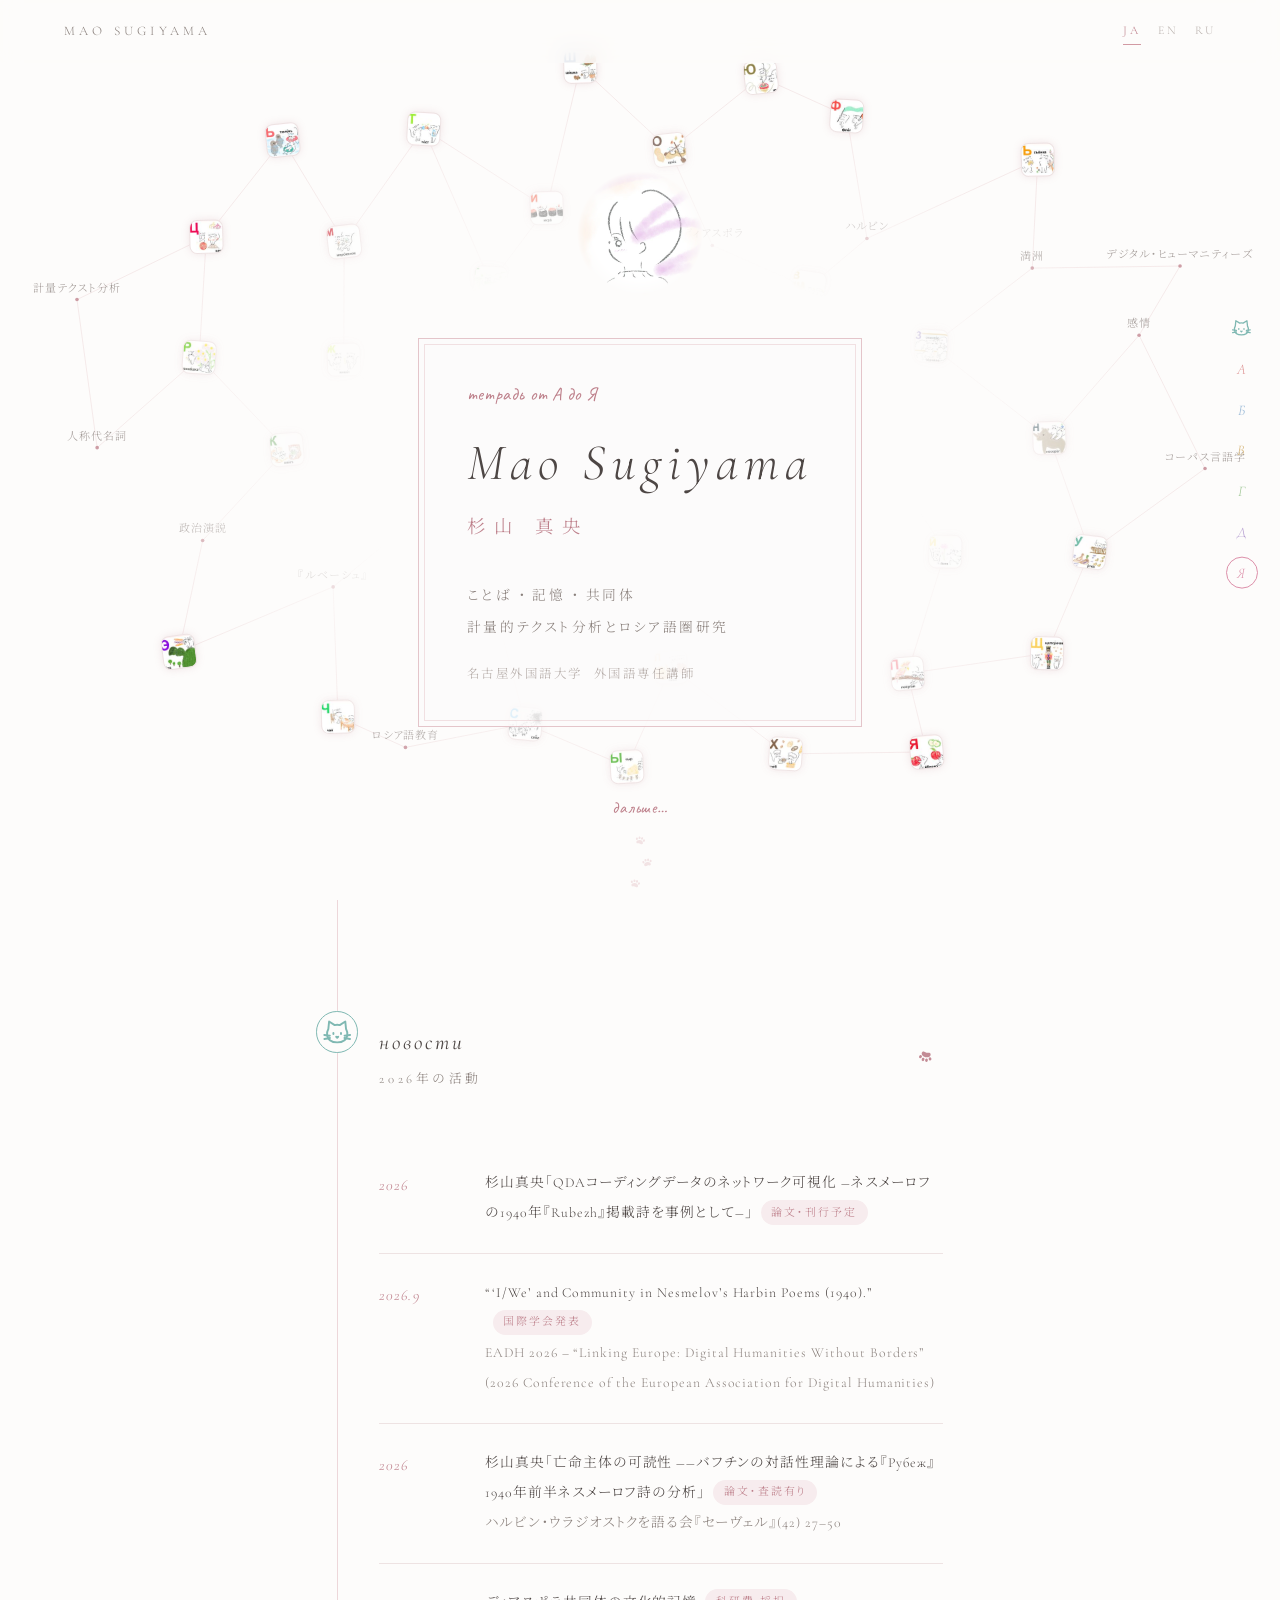
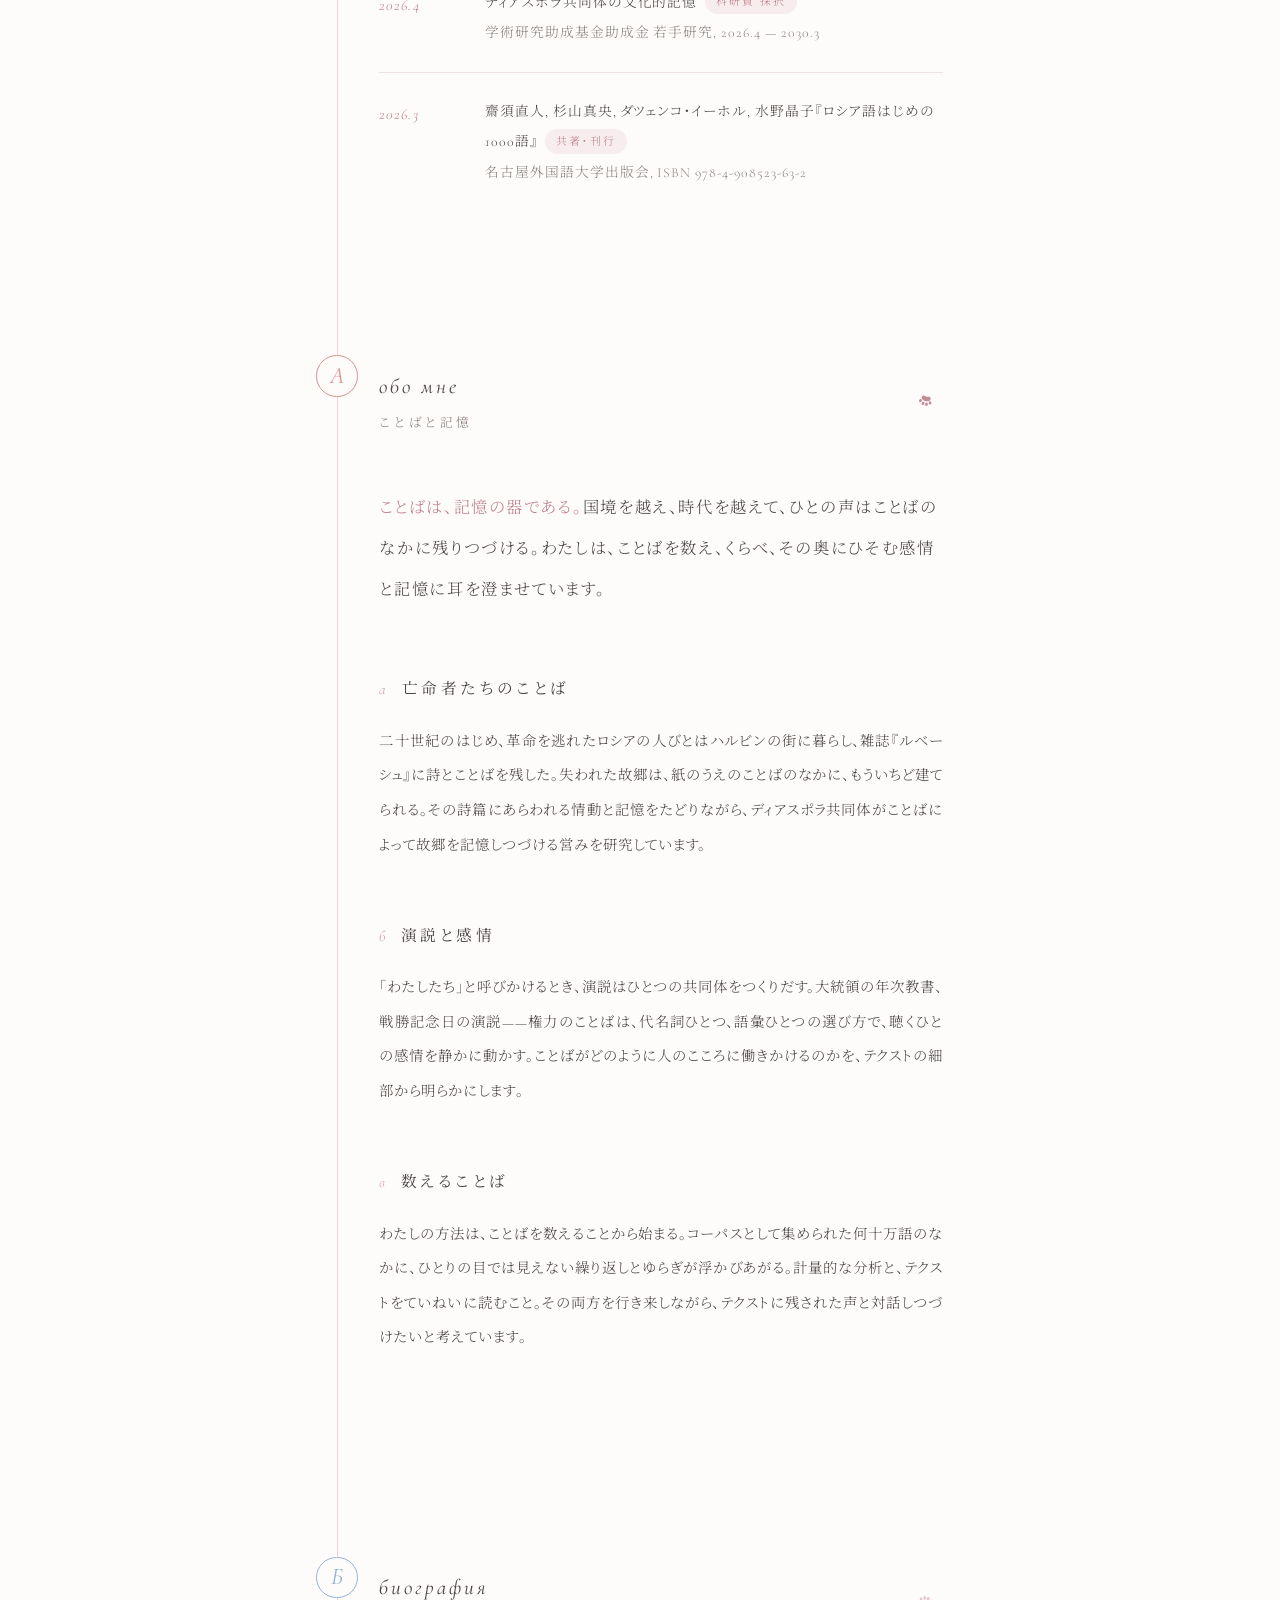
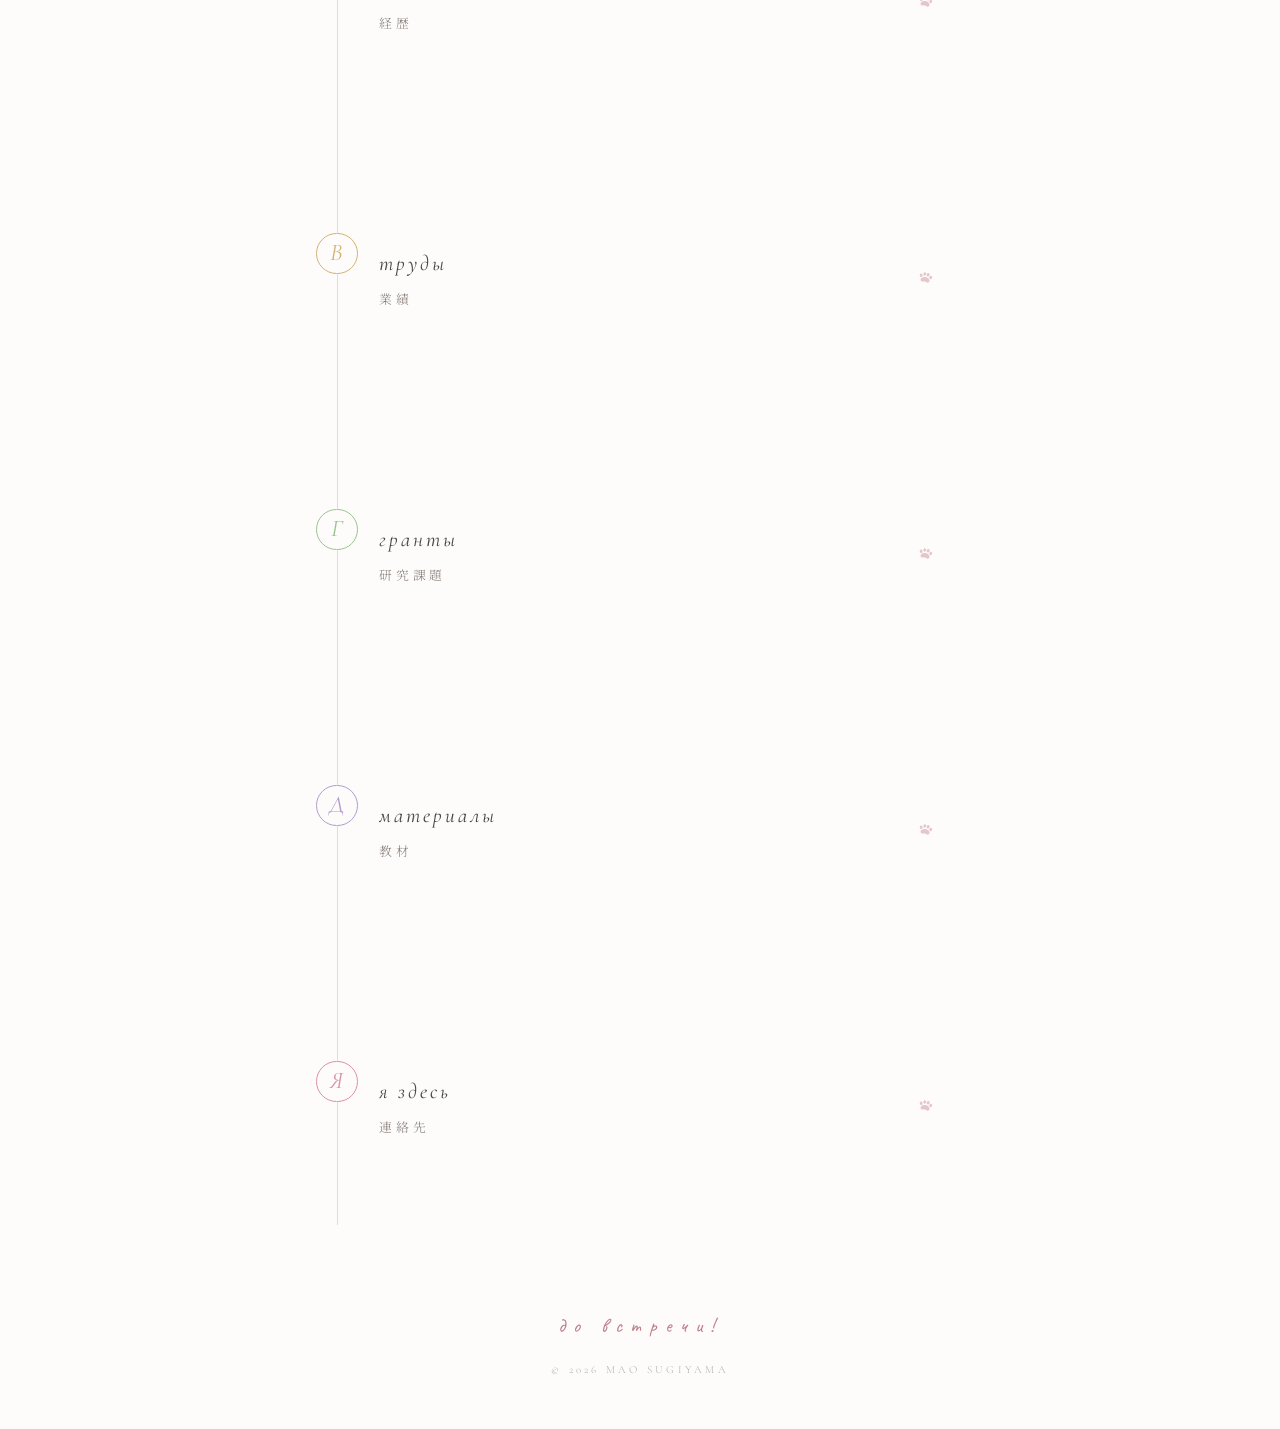
==== commit 89fdd17f: "новости の記号を猫の顔に変更 Co-Authored-By: Claude Fable 5.1 <noreply@anthropic.com> Claude-Session: https://" ====
--- a/index.html
+++ b/index.html
@@ -353,7 +353,7 @@
 </header>
 
 <nav class="thumb-index" aria-label="sections">
-  <a href="#news" style="color:#7fb8b2">!</a>
+  <a href="#news" style="color:#7fb8b2" aria-label="новости"><svg viewBox="0 0 24 24" aria-hidden="true" style="width:1.3rem;height:1.3rem;fill:none;stroke:currentColor;stroke-width:1.5;stroke-linecap:round;stroke-linejoin:round;display:block"><path d="M5 9.5 L5.6 3.6 L10 6.4 Q12 5.9 14 6.4 L18.4 3.6 L19 9.5 Q20.4 12 20 14.4 Q19 20 12 20 Q5 20 4 14.4 Q3.6 12 5 9.5Z"/><path d="M9 12.6v.9M15 12.6v.9M11.2 15.6 L12 16.4 L12.8 15.6M1.8 14.2 L6.2 14.8M1.9 17.4 L6.3 16.6M22.2 14.2 L17.8 14.8M22.1 17.4 L17.7 16.6"/></svg></a>
   <a href="#concept" style="color:#dc8f8f">А</a>
   <a href="#career" style="color:#92b4d4">Б</a>
   <a href="#works" style="color:#d4b273">В</a>
@@ -392,7 +392,7 @@
 <!-- ==================== 00 NEWS ==================== -->
 <section class="block reveal" id="news">
   <div class="sec-head">
-    <span class="sec-num" style="color:#7fb8b2">!</span>
+    <span class="sec-num" style="color:#7fb8b2"><svg viewBox="0 0 24 24" aria-hidden="true" style="width:1.9rem;height:1.9rem;fill:none;stroke:currentColor;stroke-width:1.5;stroke-linecap:round;stroke-linejoin:round;display:block"><path d="M5 9.5 L5.6 3.6 L10 6.4 Q12 5.9 14 6.4 L18.4 3.6 L19 9.5 Q20.4 12 20 14.4 Q19 20 12 20 Q5 20 4 14.4 Q3.6 12 5 9.5Z"/><path d="M9 12.6v.9M15 12.6v.9M11.2 15.6 L12 16.4 L12.8 15.6M1.8 14.2 L6.2 14.8M1.9 17.4 L6.3 16.6M22.2 14.2 L17.8 14.8M22.1 17.4 L17.7 16.6"/></svg></span>
     <span class="sec-title">
       <span class="en">новости</span>
       <span class="native">
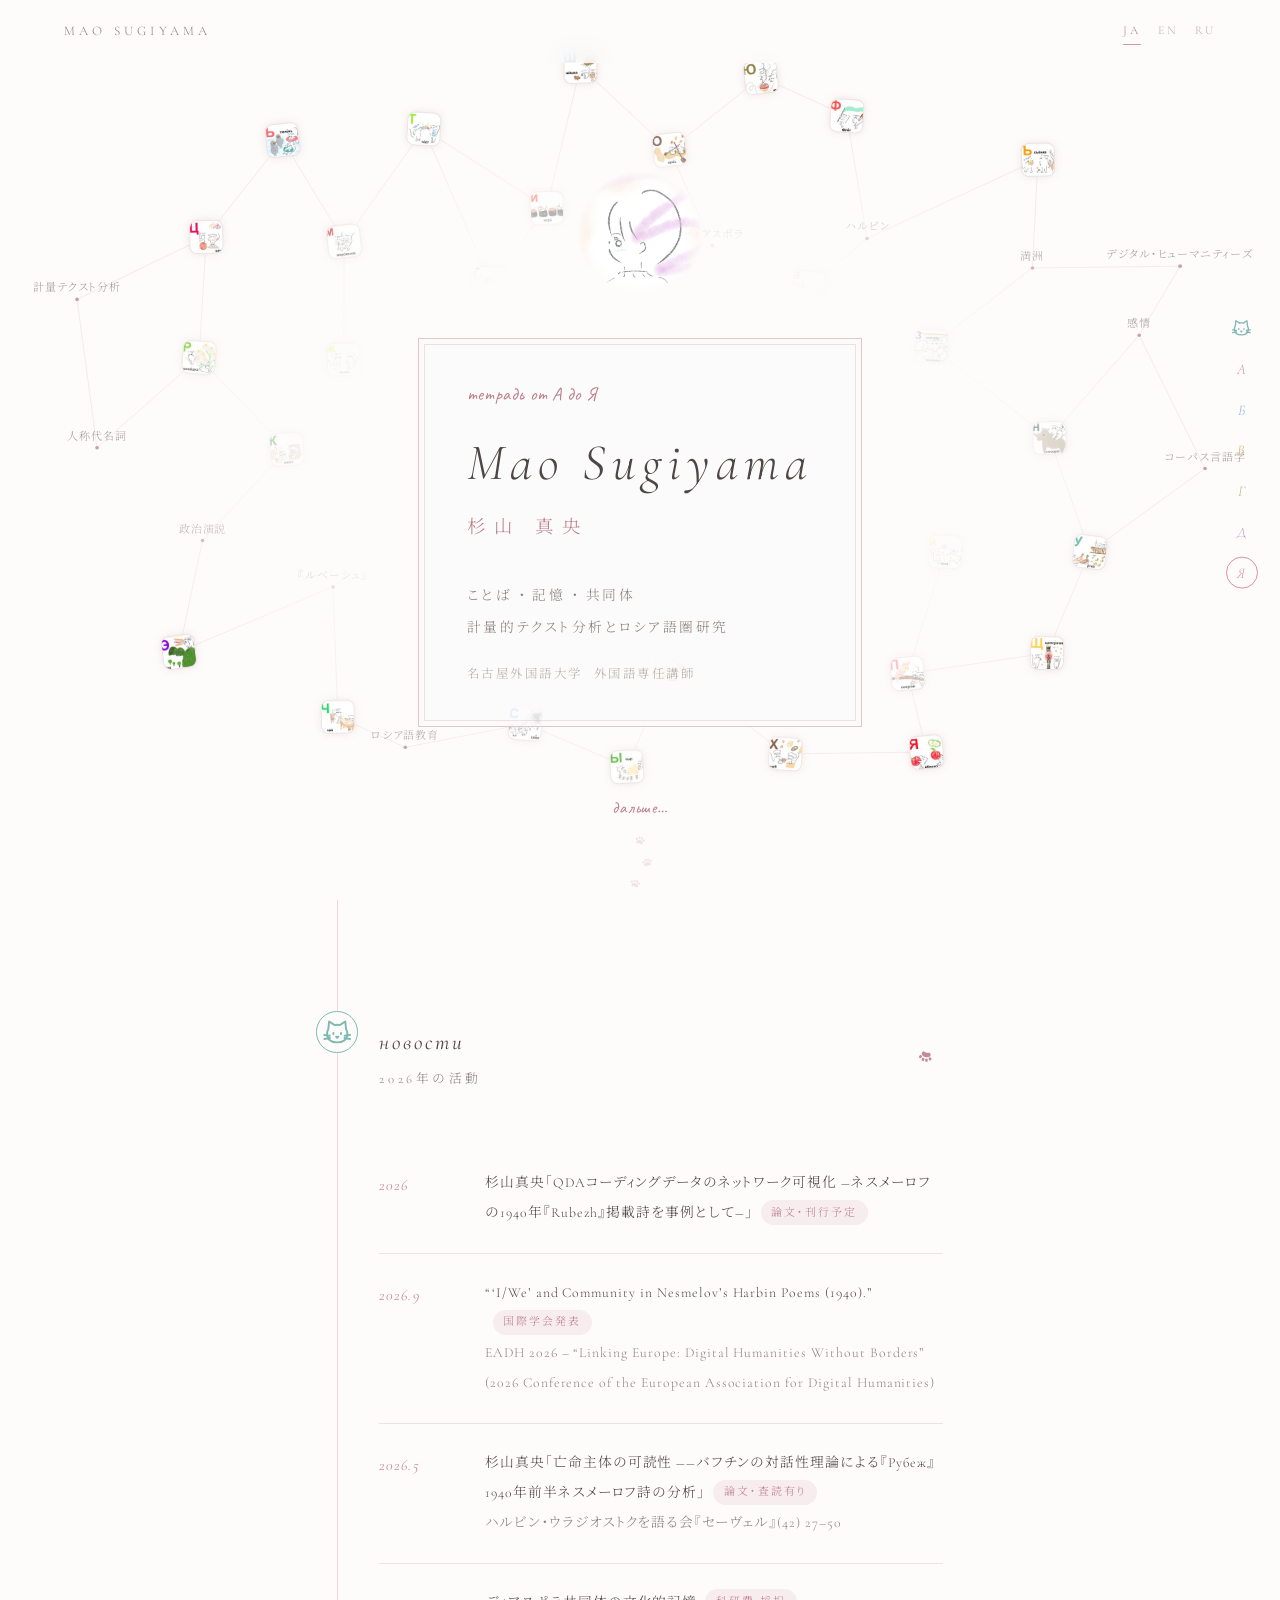
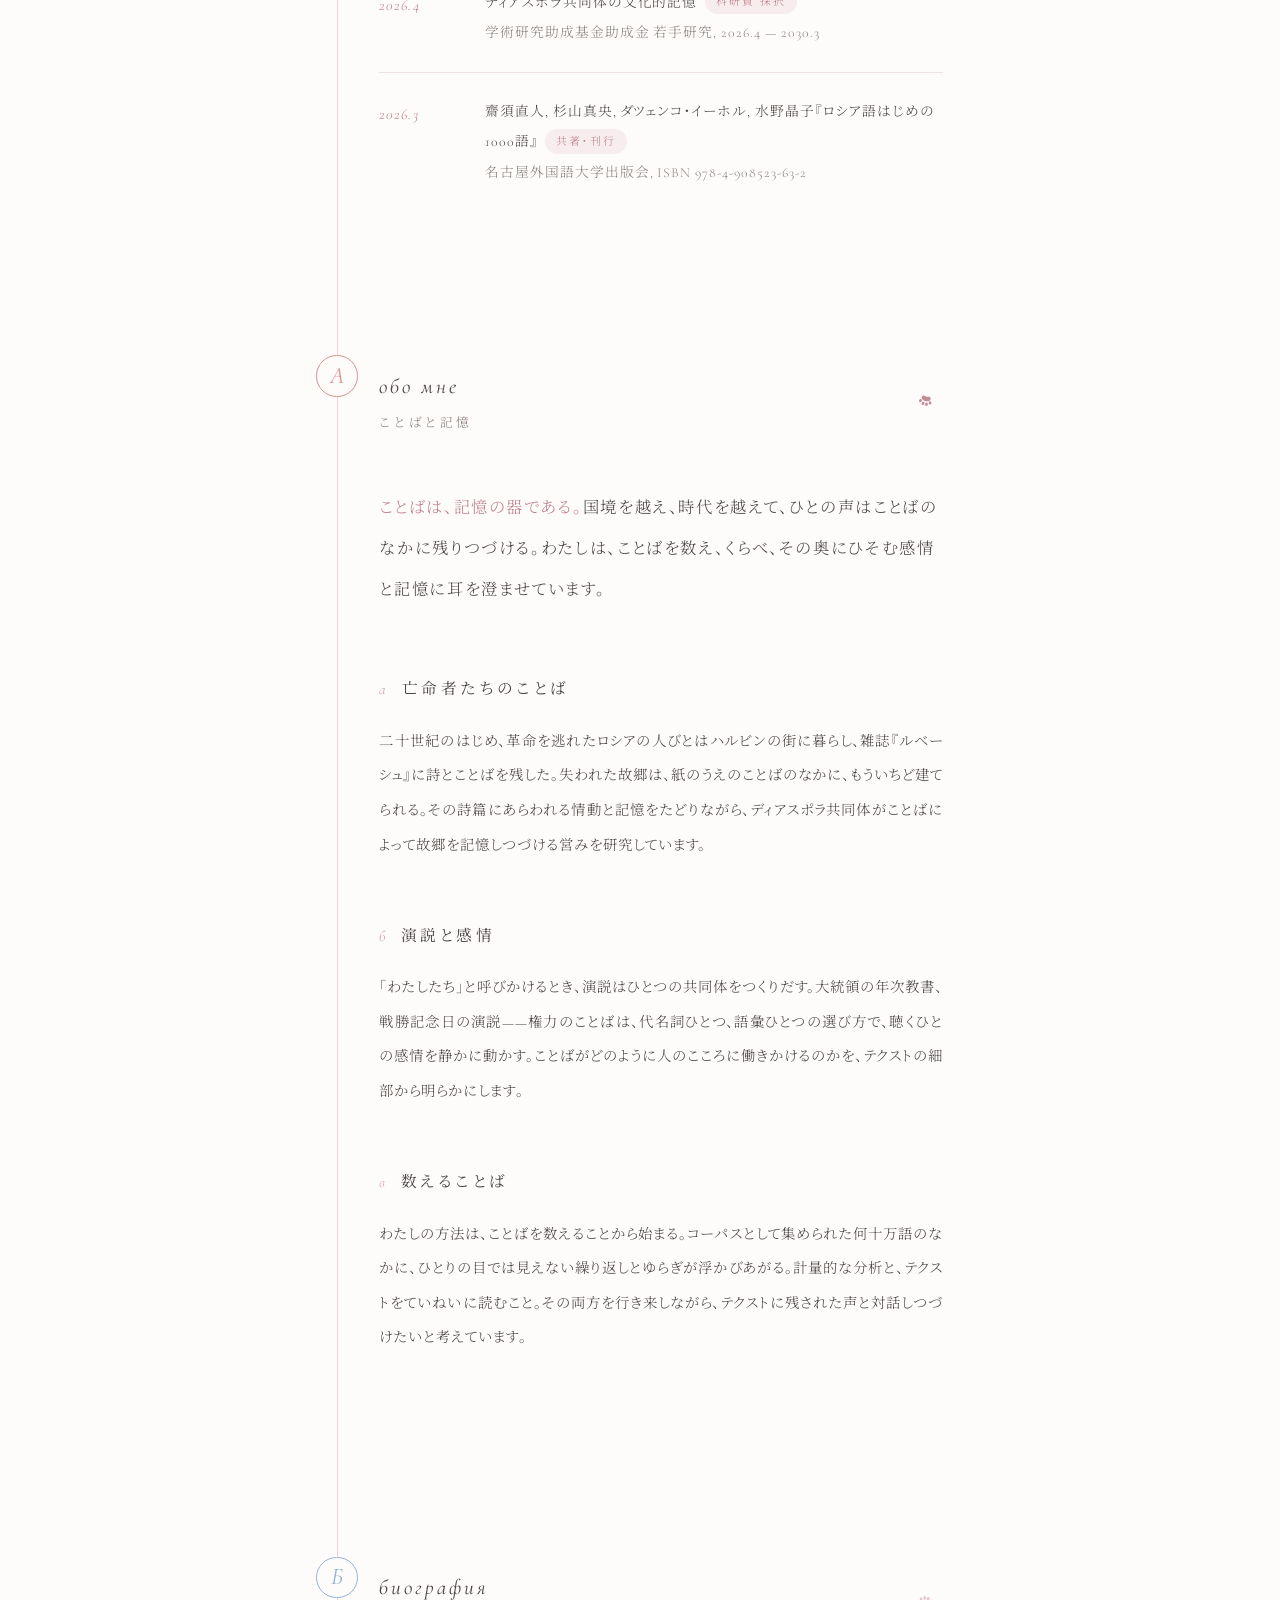
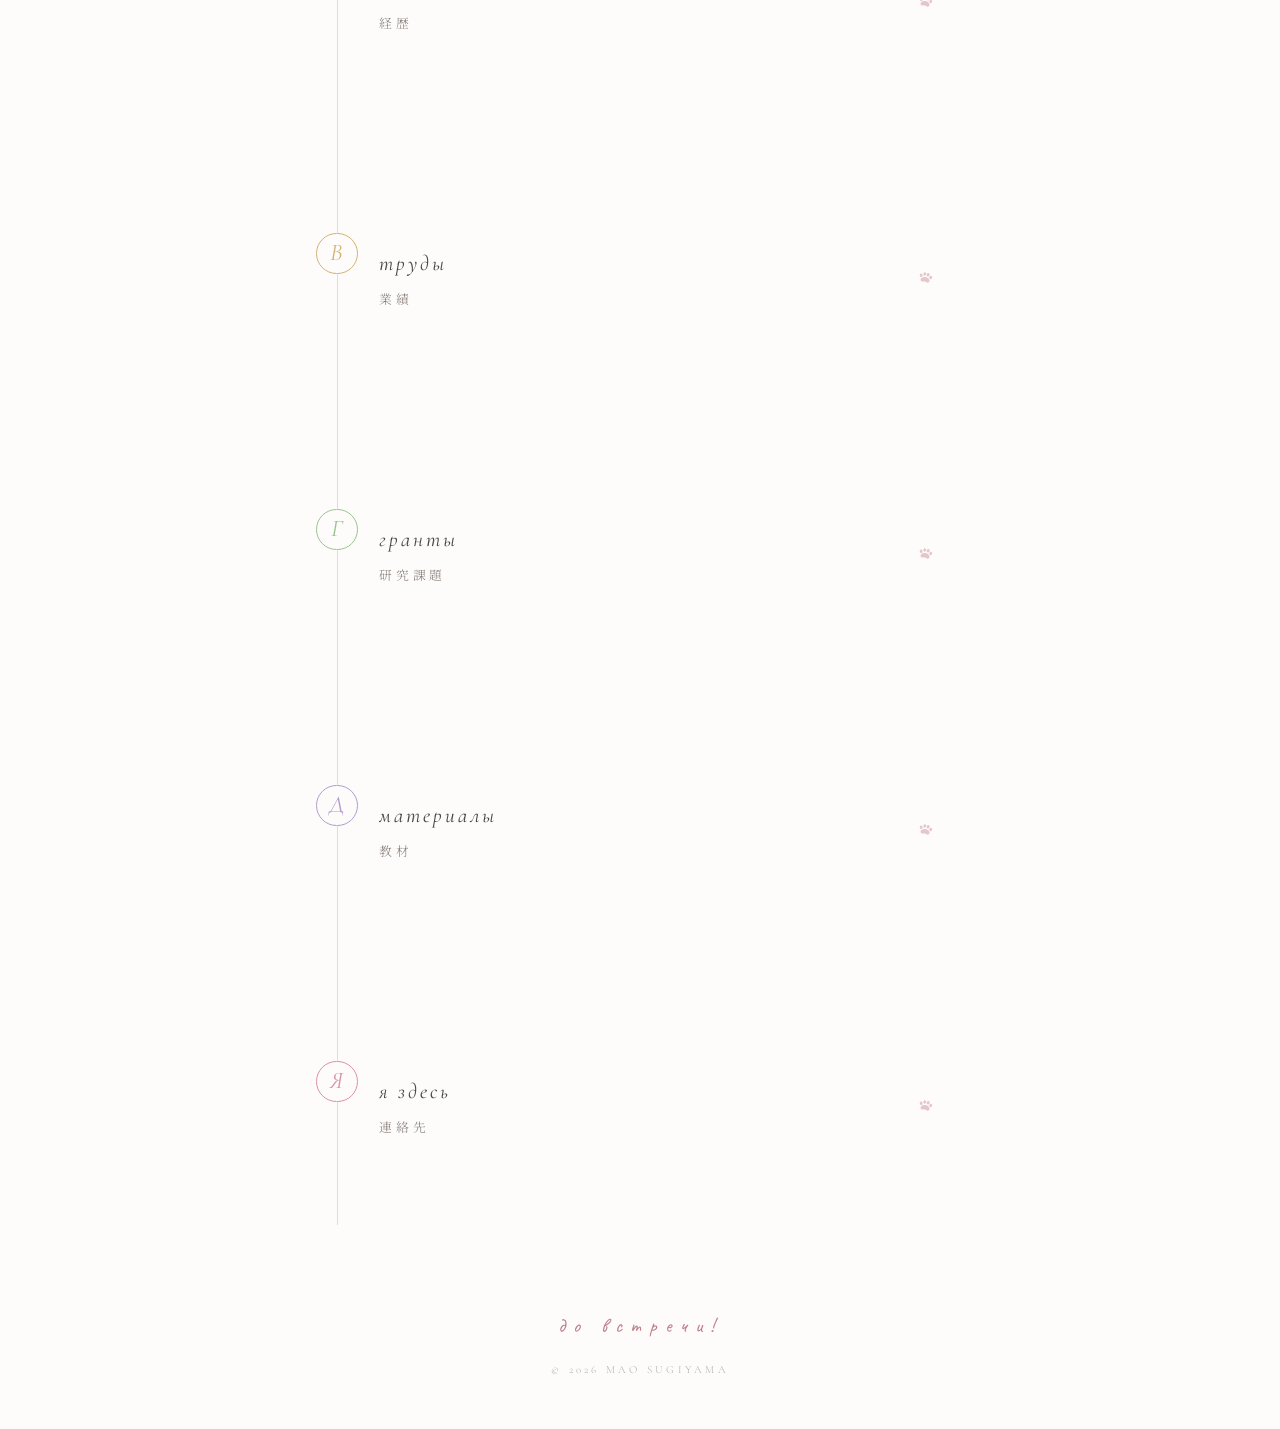
==== commit aa30b674: "『セーヴェル』42号の刊行月（2026年5月）を追記 Co-Authored-By: Claude Fable 5.1 <noreply@anthropic.com> Claude-Session: " ====
--- a/index.html
+++ b/index.html
@@ -406,7 +406,7 @@
   <div class="reveal">
     <div class="entry"><span class="year">2026</span><div class="body">杉山真央「QDAコーディングデータのネットワーク可視化 ―ネスメーロフの1940年『Rubezh』掲載詩を事例として―」<span class="pill"><span data-l="ja">論文・刊行予定</span><span data-l="en">article, forthcoming</span><span data-l="ru">статья, в печати</span></span></div></div>
     <div class="entry"><span class="year">2026.9</span><div class="body">“‘I/We’ and Community in Nesmelov’s Harbin Poems (1940).”<span class="pill"><span data-l="ja">国際学会発表</span><span data-l="en">conference paper</span><span data-l="ru">доклад</span></span><br><span class="src">EADH 2026 – “Linking Europe: Digital Humanities Without Borders” (2026 Conference of the European Association for Digital Humanities)</span></div></div>
-    <div class="entry"><span class="year">2026</span><div class="body">杉山真央「亡命主体の可読性 ――バフチンの対話性理論による『Рубеж』1940年前半ネスメーロフ詩の分析」<span class="pill"><span data-l="ja">論文・査読有り</span><span data-l="en">article, peer-reviewed</span><span data-l="ru">статья, рецензируемая</span></span><br><span class="src">ハルビン・ウラジオストクを語る会『セーヴェル』(42) 27–50</span></div></div>
+    <div class="entry"><span class="year">2026.5</span><div class="body">杉山真央「亡命主体の可読性 ――バフチンの対話性理論による『Рубеж』1940年前半ネスメーロフ詩の分析」<span class="pill"><span data-l="ja">論文・査読有り</span><span data-l="en">article, peer-reviewed</span><span data-l="ru">статья, рецензируемая</span></span><br><span class="src">ハルビン・ウラジオストクを語る会『セーヴェル』(42) 27–50</span></div></div>
     <div class="entry"><span class="year">2026.4</span><div class="body">ディアスポラ共同体の文化的記憶<span class="pill"><span data-l="ja">科研費 採択</span><span data-l="en">grant awarded</span><span data-l="ru">грант</span></span><br><span class="src">学術研究助成基金助成金 若手研究, 2026.4 — 2030.3</span></div></div>
     <div class="entry"><span class="year">2026.3</span><div class="body">齋須直人, 杉山真央, ダツェンコ・イーホル, 水野晶子『ロシア語はじめの1000語』<span class="pill"><span data-l="ja">共著・刊行</span><span data-l="en">book, co-authored</span><span data-l="ru">книга, в соавторстве</span></span><br><span class="src">名古屋外国語大学出版会, ISBN 978-4-908523-63-2</span></div></div>
   </div>
@@ -554,7 +554,7 @@
   </div>
   <div class="reveal">
     <div class="entry"><span class="year">2026</span><div class="body">杉山真央「QDAコーディングデータのネットワーク可視化 ―ネスメーロフの1940年『Rubezh』掲載詩を事例として―」<span class="src">刊行予定, 2026年</span><span class="pill"><span data-l="ja">刊行予定</span><span data-l="en">forthcoming</span><span data-l="ru">в печати</span></span></div></div>
-    <div class="entry"><span class="year">2026</span><div class="body">杉山真央「亡命主体の可読性 ――バフチンの対話性理論による『Рубеж』1940年前半ネスメーロフ詩の分析」<span class="src">ハルビン・ウラジオストクを語る会『セーヴェル』(42) 27–50, 2026年</span><span class="pill"><span data-l="ja">査読有り</span><span data-l="en">peer-reviewed</span><span data-l="ru">рецензируемая</span></span></div></div>
+    <div class="entry"><span class="year">2026</span><div class="body">杉山真央「亡命主体の可読性 ――バフチンの対話性理論による『Рубеж』1940年前半ネスメーロフ詩の分析」<span class="src">ハルビン・ウラジオストクを語る会『セーヴェル』(42) 27–50, 2026年5月</span><span class="pill"><span data-l="ja">査読有り</span><span data-l="en">peer-reviewed</span><span data-l="ru">рецензируемая</span></span></div></div>
     <div class="entry"><span class="year">2025</span><div class="body">杉山真央「詩に表象される情動と記憶 ―『ルベーシュ』1940年詩篇にみる共同体の語り―」<span class="src">ハルビン・ウラジオストクを語る会『セーヴェル』(41) 53–68, 2025年5月</span><span class="pill"><span data-l="ja">査読有り</span><span data-l="en">peer-reviewed</span><span data-l="ru">рецензируемая</span></span></div></div>
     <div class="entry"><span class="year">2024</span><div class="body">杉山真央「スターリン演説の影響力 ―聴衆の感情誘導 1941年の事例より―」<span class="src">ハルビン・ウラジオストクを語る会『セーヴェル』(40) 74–90, 2024年7月</span><span class="pill"><span data-l="ja">査読有り</span><span data-l="en">peer-reviewed</span><span data-l="ru">рецензируемая</span></span></div></div>
     <div class="entry"><span class="year">2019</span><div class="body">Sugiyama Mao. “The Role of Words in the Program ‘Direct Line with Vladimir Putin’.” <span class="src">2018, 25–34, May 2019</span></div></div>
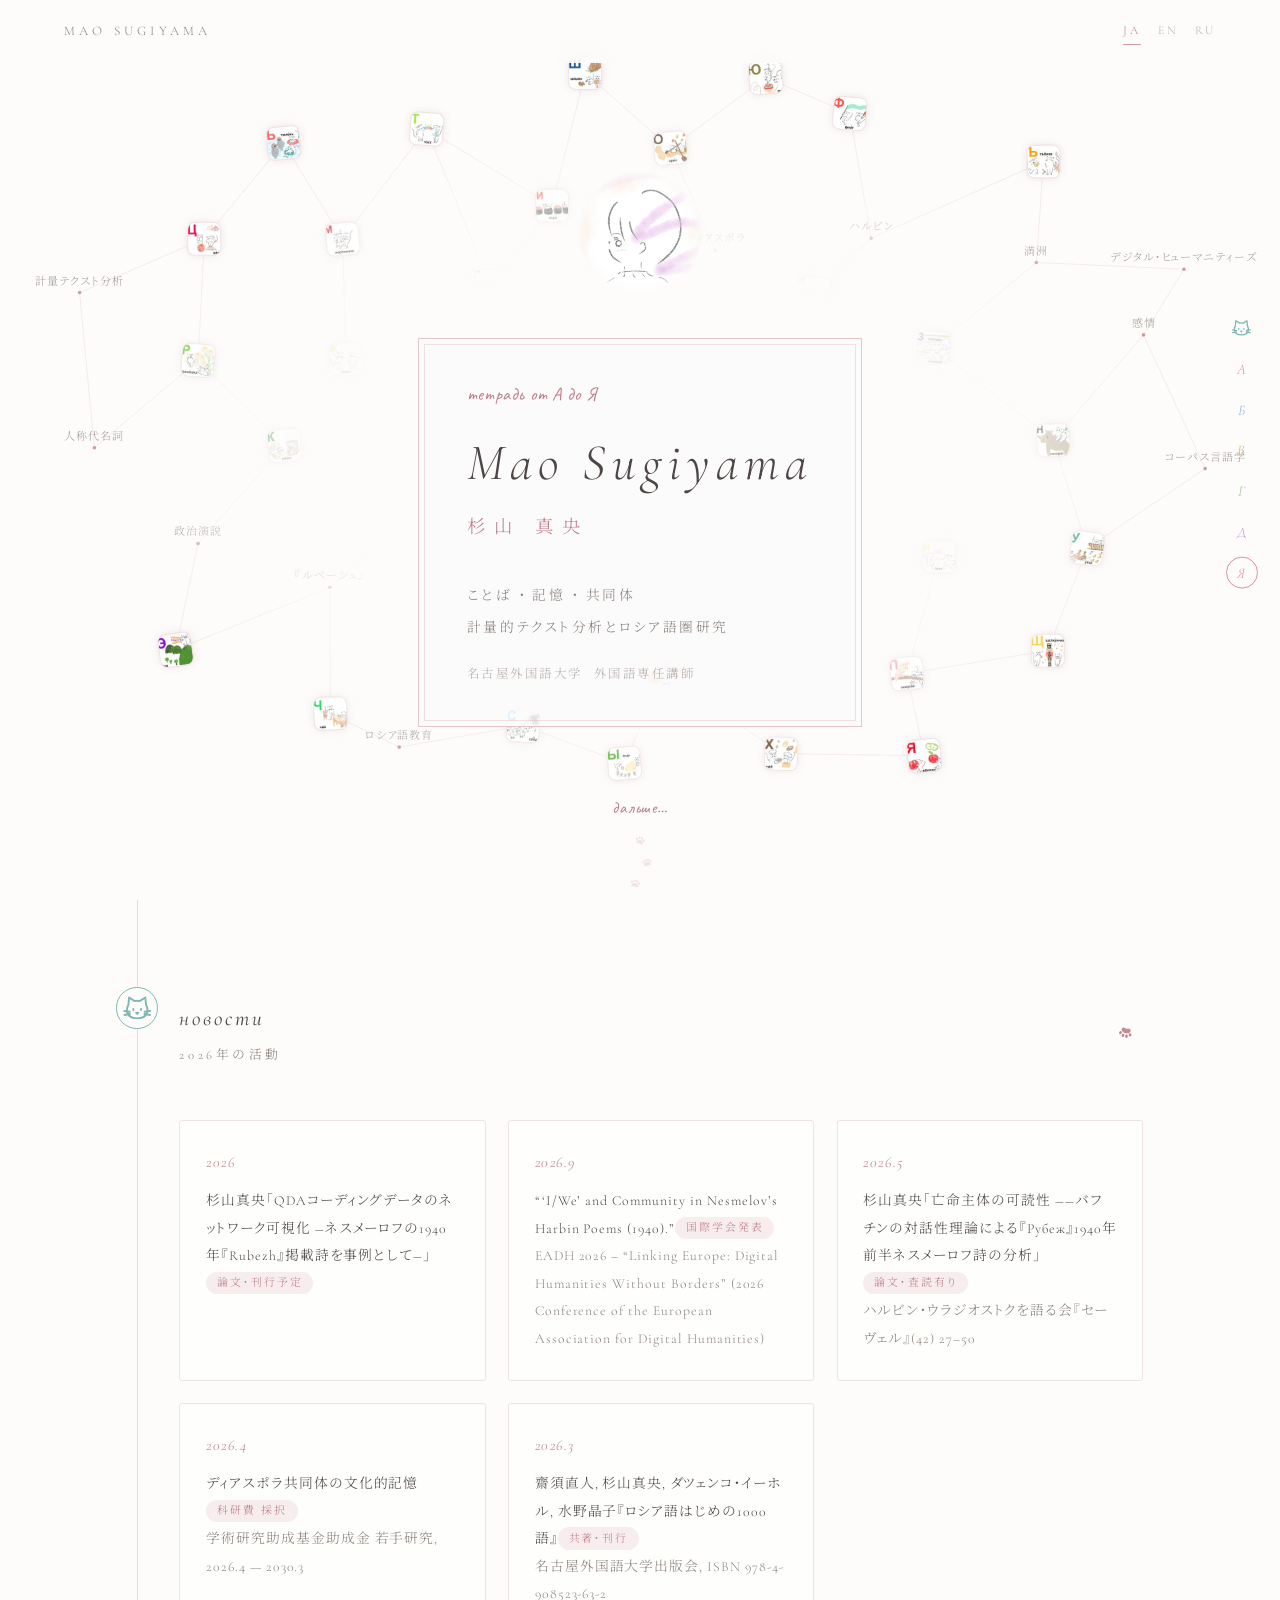
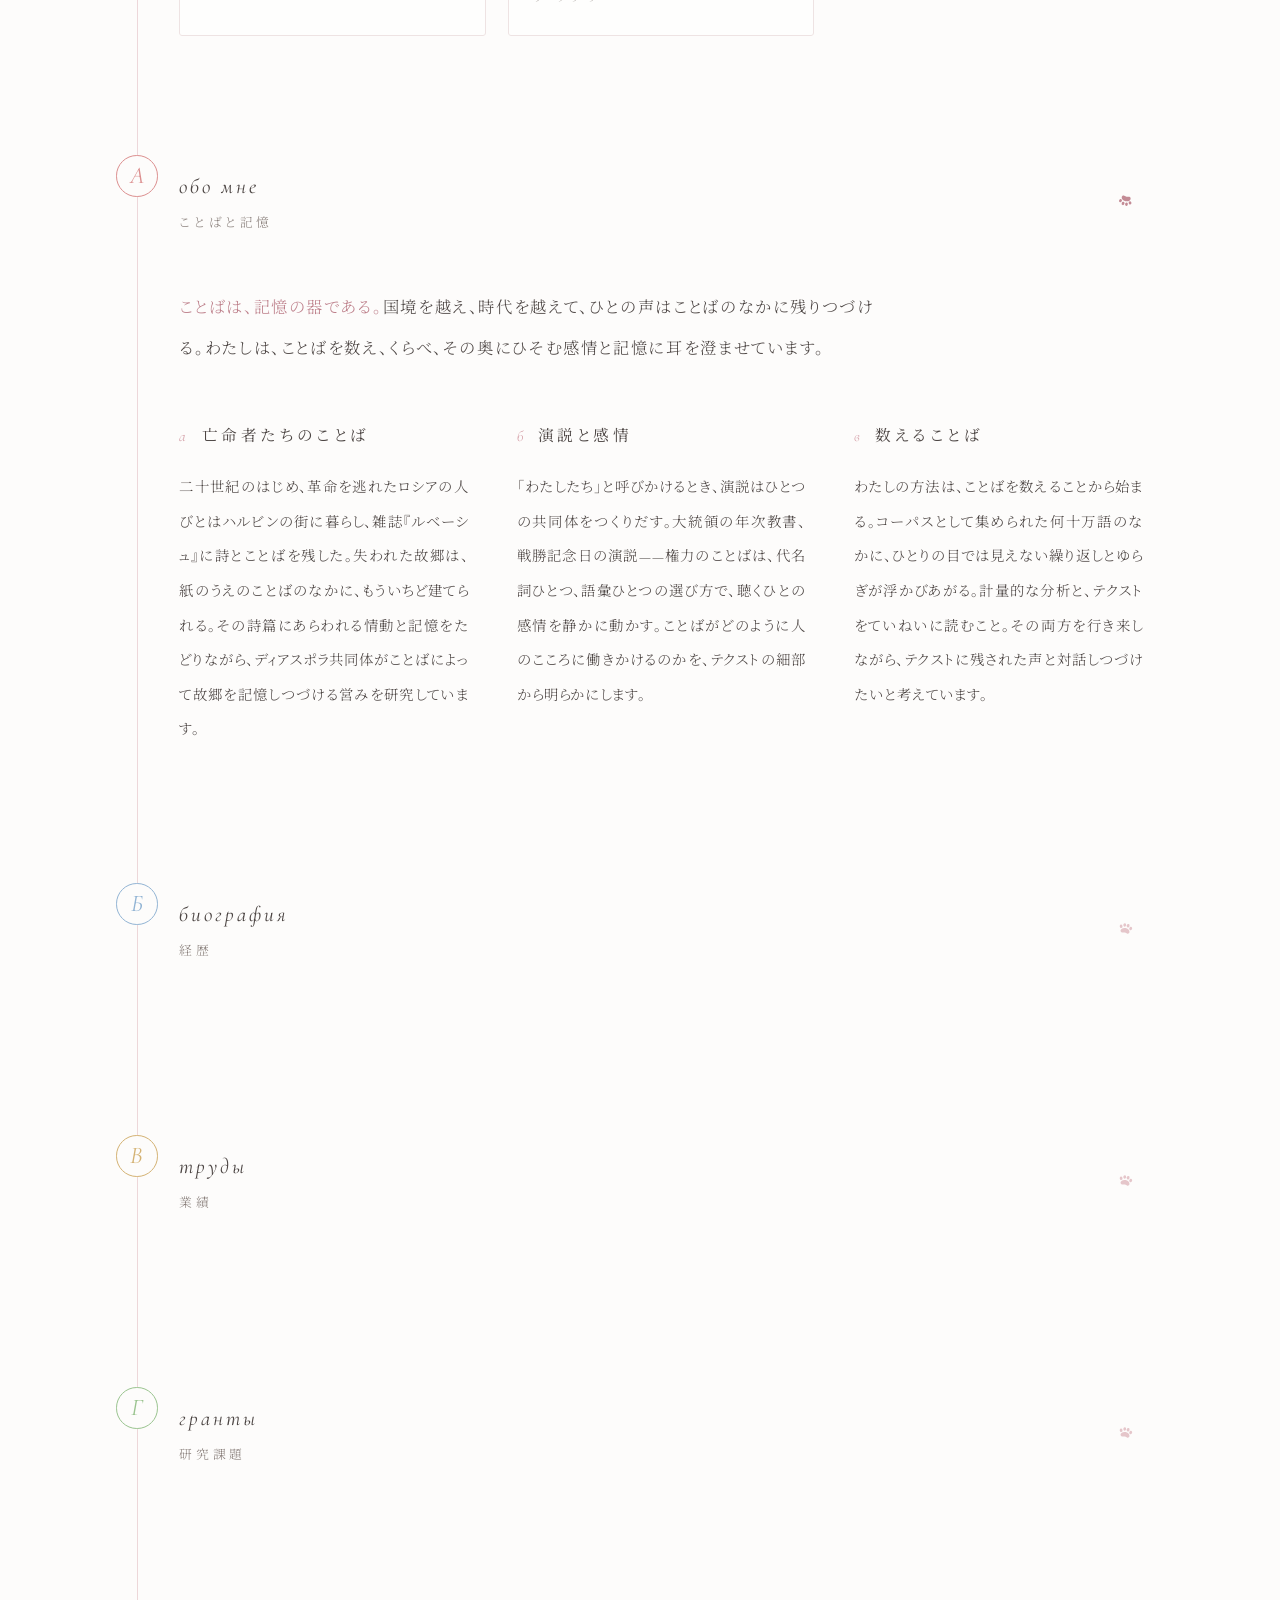
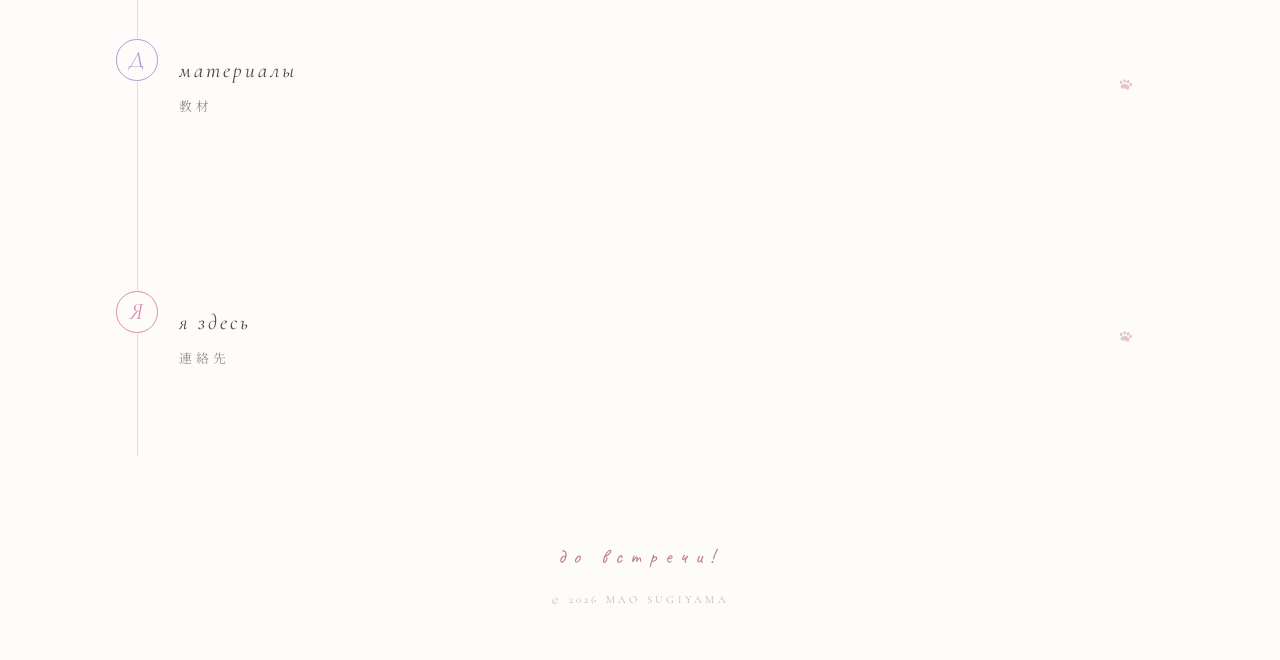
==== commit 3b679202: "広い画面でページ幅を活かすレイアウトを追加（1000px以上） Co-Authored-By: Claude Fable 5.1 <noreply@anthropic.com> Claude-Sess" ====
--- a/index.html
+++ b/index.html
@@ -338,6 +338,39 @@
   .entry{grid-template-columns:1fr;gap:.1rem}
   .brand{letter-spacing:.2em;font-size:.74rem}
   body{line-height:2}
+}
+
+/* ---- wide layout: use the page width on larger screens ---- */
+@media (min-width:1000px){
+  main{max-width:1160px}
+  section.block{padding-top:6rem}
+  .lead{max-width:44em}
+  /* news: cards in three columns */
+  #news .sec-inner > .reveal{display:grid;grid-template-columns:repeat(3,1fr);gap:1.4rem}
+  #news .entry{
+    grid-template-columns:1fr;gap:.5rem;align-content:start;
+    padding:1.5rem 1.6rem 1.7rem;
+    border:1px solid var(--hairline);border-radius:3px;background:rgba(255,255,255,.45);
+  }
+  #news .entry:last-child{border-bottom:1px solid var(--hairline)}
+  #news .entry .body{line-height:2}
+  #news .entry .pill{margin-left:0;margin-right:.4em}
+  /* concept: three themes side by side */
+  #concept .sec-inner{display:grid;grid-template-columns:repeat(3,1fr);column-gap:3rem}
+  #concept .lead{grid-column:1/-1;margin-bottom:3.2rem}
+  #concept .sub{margin-bottom:1rem}
+  /* career: employment | education */
+  #career .sec-inner{
+    display:grid;grid-template-columns:1.25fr 1fr;grid-template-rows:auto 1fr;
+    grid-auto-flow:column;column-gap:4rem;
+  }
+  #career .group-label{margin-top:0}
+  #career .entry{grid-template-columns:4.6em 1fr;gap:1rem;padding:1.1rem 0}
+  /* grants and materials: two columns */
+  #projects .sec-inner > .reveal,
+  #materials .sec-inner > .reveal{display:grid;grid-template-columns:1fr 1fr;column-gap:4rem}
+  #projects .entry:nth-last-child(2),
+  #materials .mat:nth-last-child(2){border-bottom:none}
 }
 </style>
 </head>
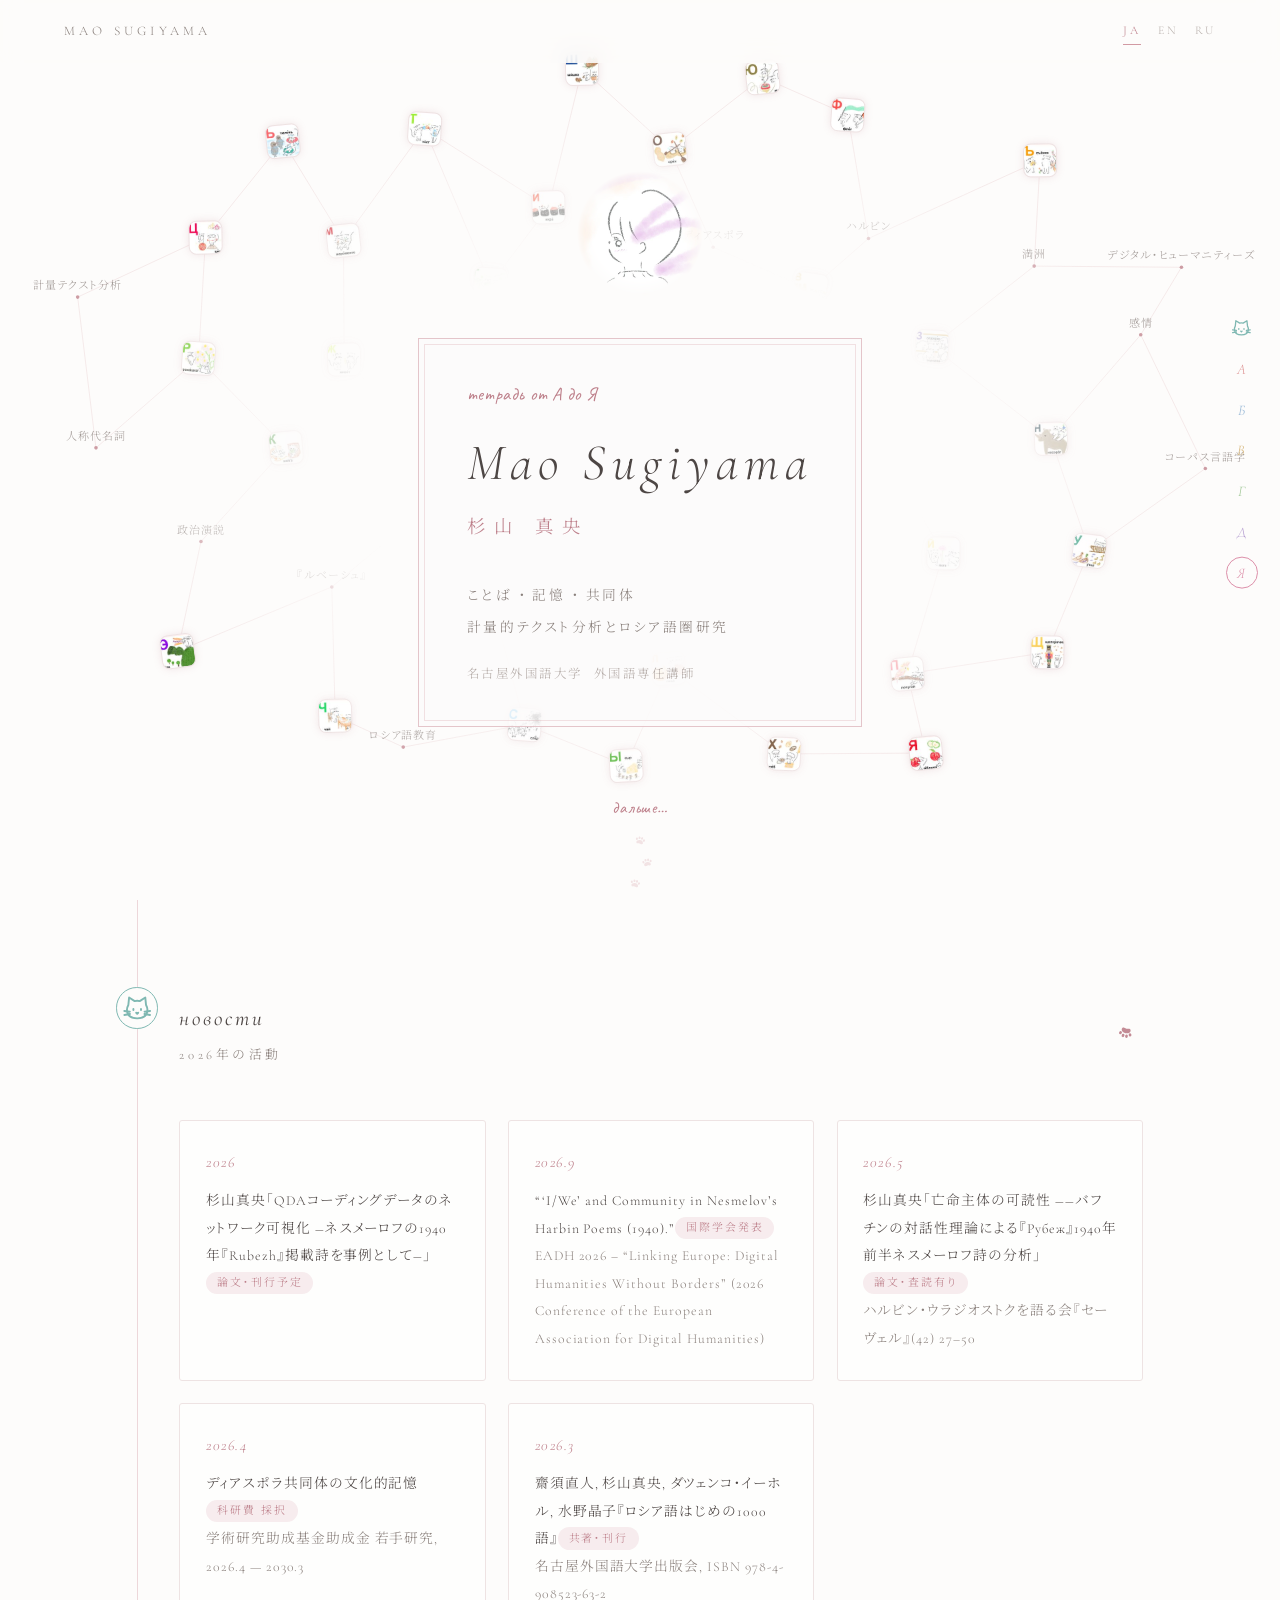
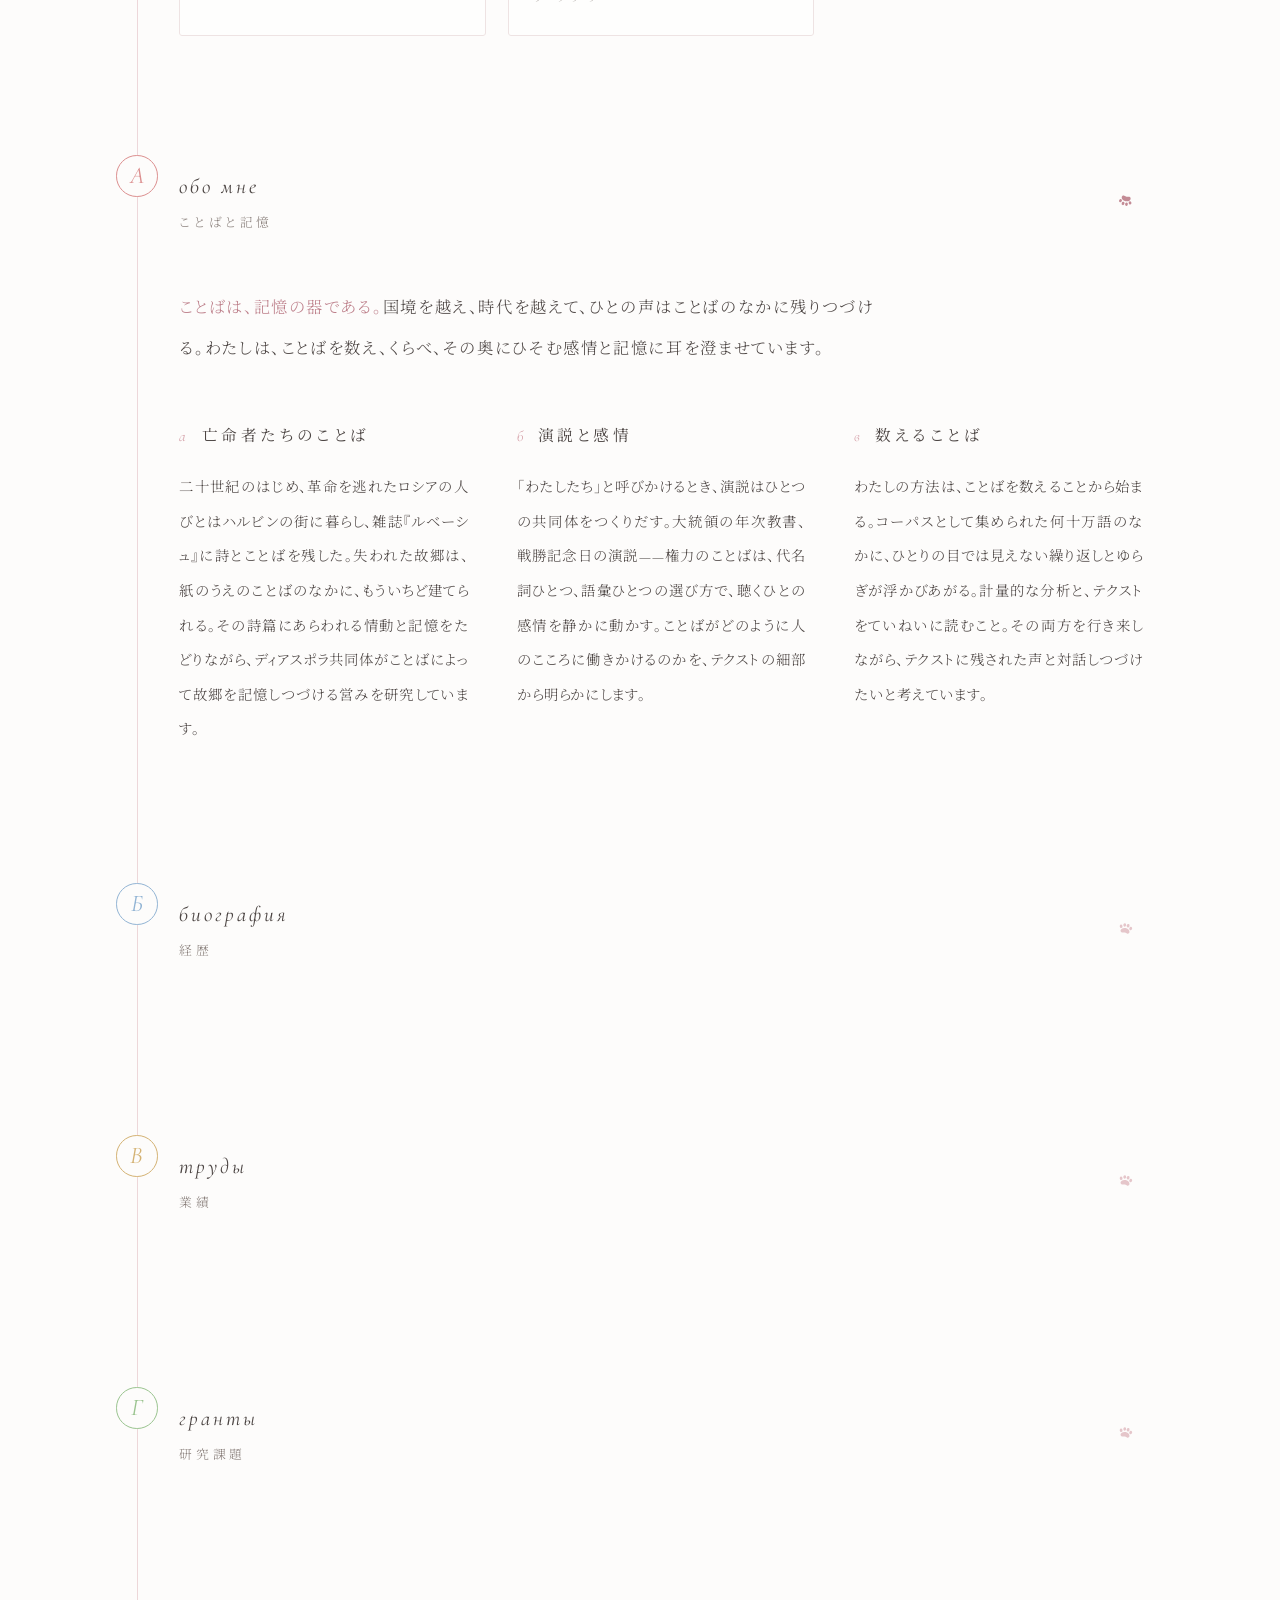
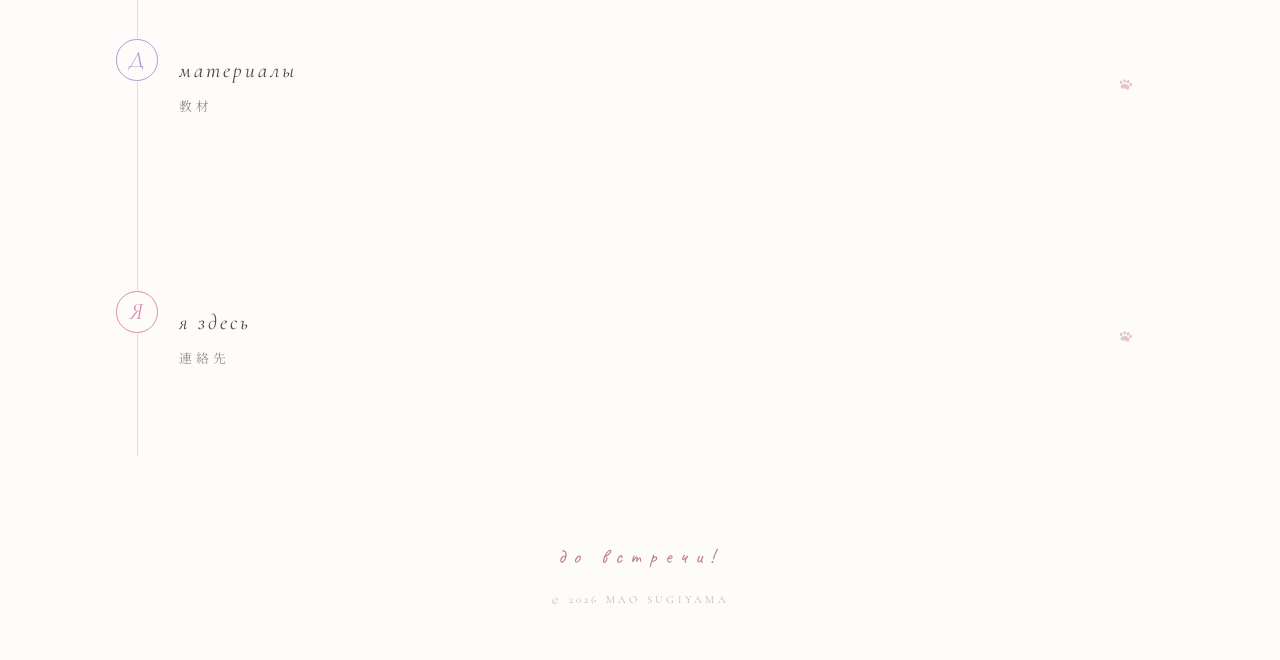
==== commit 4fc48ab2: "留学先の表記をresearchmapに合わせて修正（ウラル国立大学／現ウラル連邦大学） Co-Authored-By: Claude Fable 5.1 <noreply@anthropic.com>" ====
--- a/index.html
+++ b/index.html
@@ -557,7 +557,7 @@
     <div class="entry"><span class="year">2015–19</span><div class="body"><span data-l="ja">大阪大学大学院 言語文化研究科 博士後期課程</span><span data-l="en">Doctoral Program, Graduate School of Language and Culture, Osaka University</span><span data-l="ru">Докторантура, Высшая школа языка и культуры, Осакский университет</span></div></div>
     <div class="entry"><span class="year">2016–17</span><div class="body"><span data-l="ja">モスクワ国立言語大学(留学)</span><span data-l="en">Moscow State Linguistic University (study abroad)</span><span data-l="ru">Московский государственный лингвистический университет (стажировка)</span></div></div>
     <div class="entry"><span class="year">2013–15</span><div class="body"><span data-l="ja">大阪大学大学院 言語文化研究科 博士前期課程</span><span data-l="en">Master&rsquo;s Program, Graduate School of Language and Culture, Osaka University</span><span data-l="ru">Магистратура, Высшая школа языка и культуры, Осакский университет</span></div></div>
-    <div class="entry"><span class="year">2010–12</span><div class="body"><span data-l="ja">ウラル連邦大学(留学)</span><span data-l="en">Ural Federal University (study abroad)</span><span data-l="ru">Уральский федеральный университет (стажировка)</span></div></div>
+    <div class="entry"><span class="year">2010–12</span><div class="body"><span data-l="ja">A. M. ゴーリキー記念ウラル国立大学（現・ロシア初代大統領B. N. エリツィン記念ウラル連邦大学）(留学)</span><span data-l="en">A. M. Gorky Ural State University (now Ural Federal University named after the first President of Russia B. N. Yeltsin) (study abroad)</span><span data-l="ru">Уральский государственный университет им. А. М. Горького (ныне Уральский федеральный университет имени первого Президента России Б. Н. Ельцина) (стажировка)</span></div></div>
     <div class="entry"><span class="year">2006–13</span><div class="body"><span data-l="ja">大阪外国語大学 外国語学部 ロシア・東欧地域文化</span><span data-l="en">Osaka University of Foreign Studies, Russian and East European Studies</span><span data-l="ru">Осакский университет иностранных языков, русистика и восточноевропеистика</span></div></div>
   </div>
 </div></div>
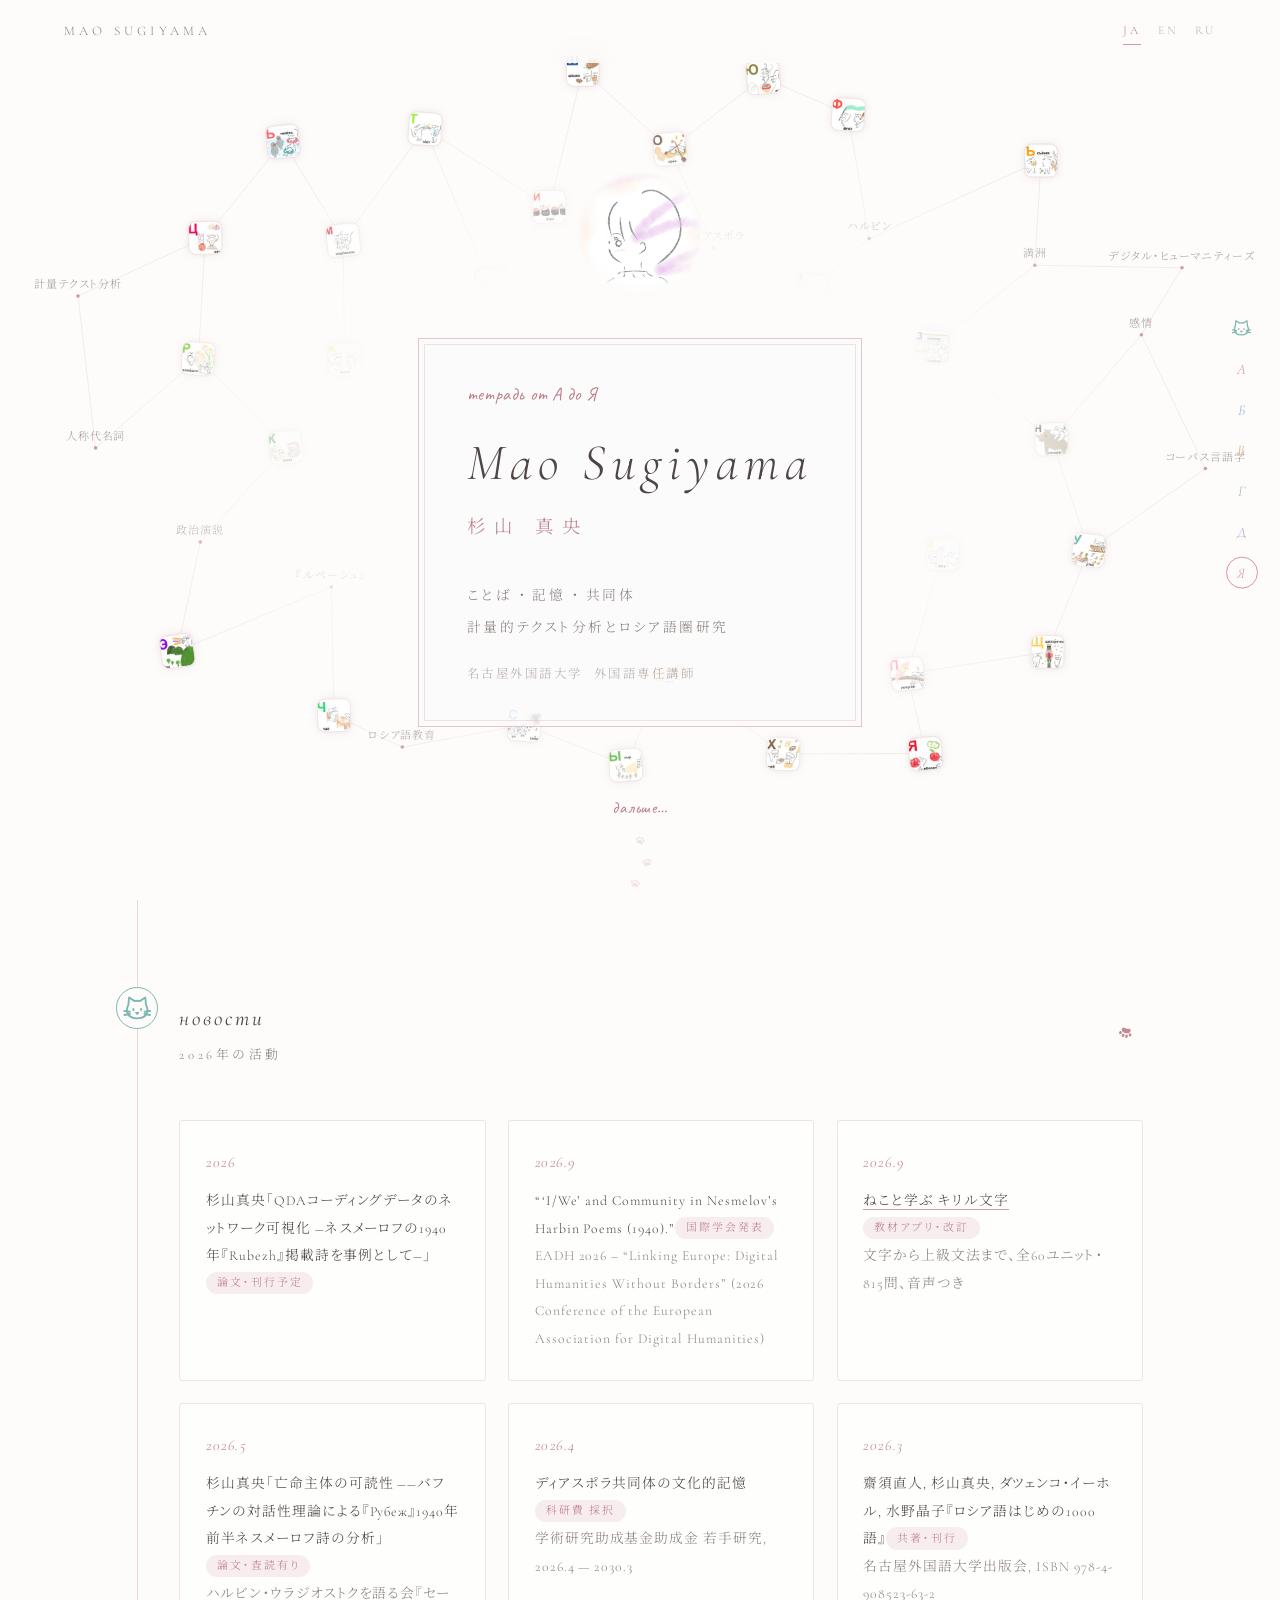
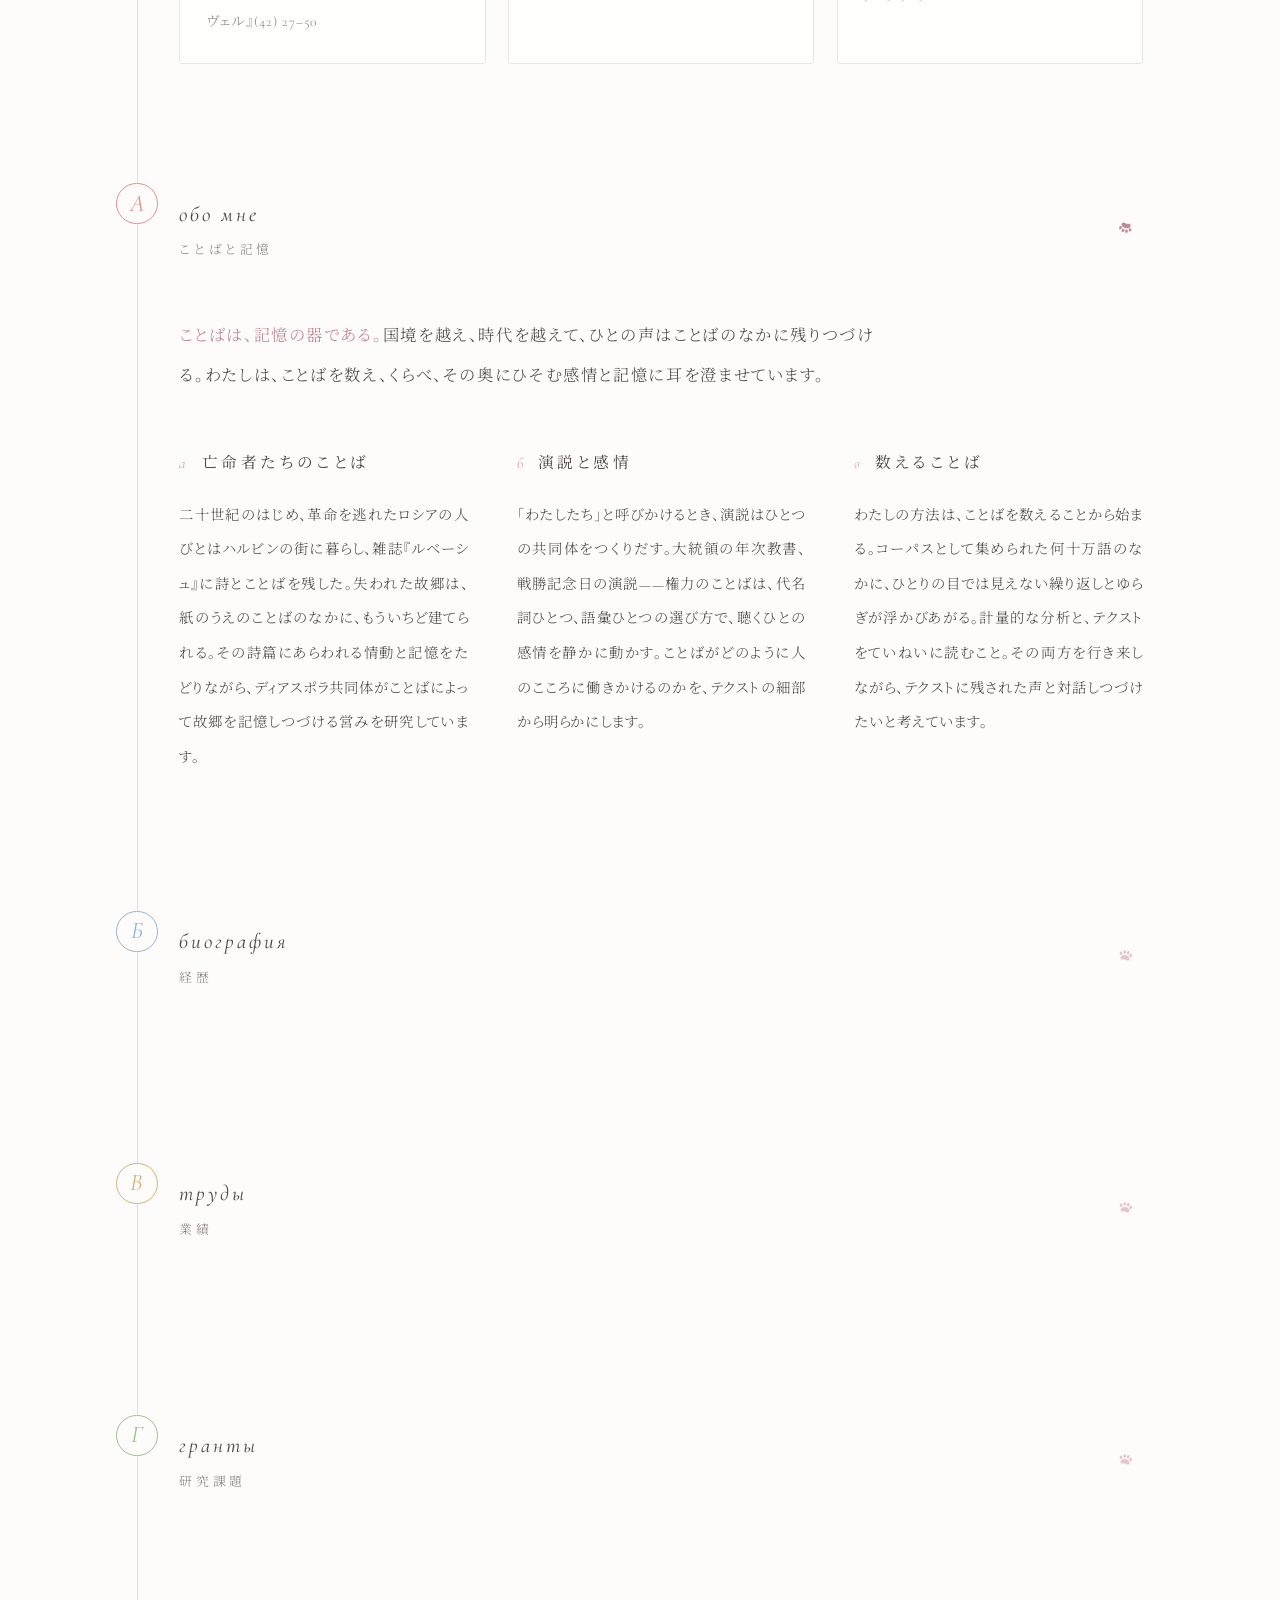
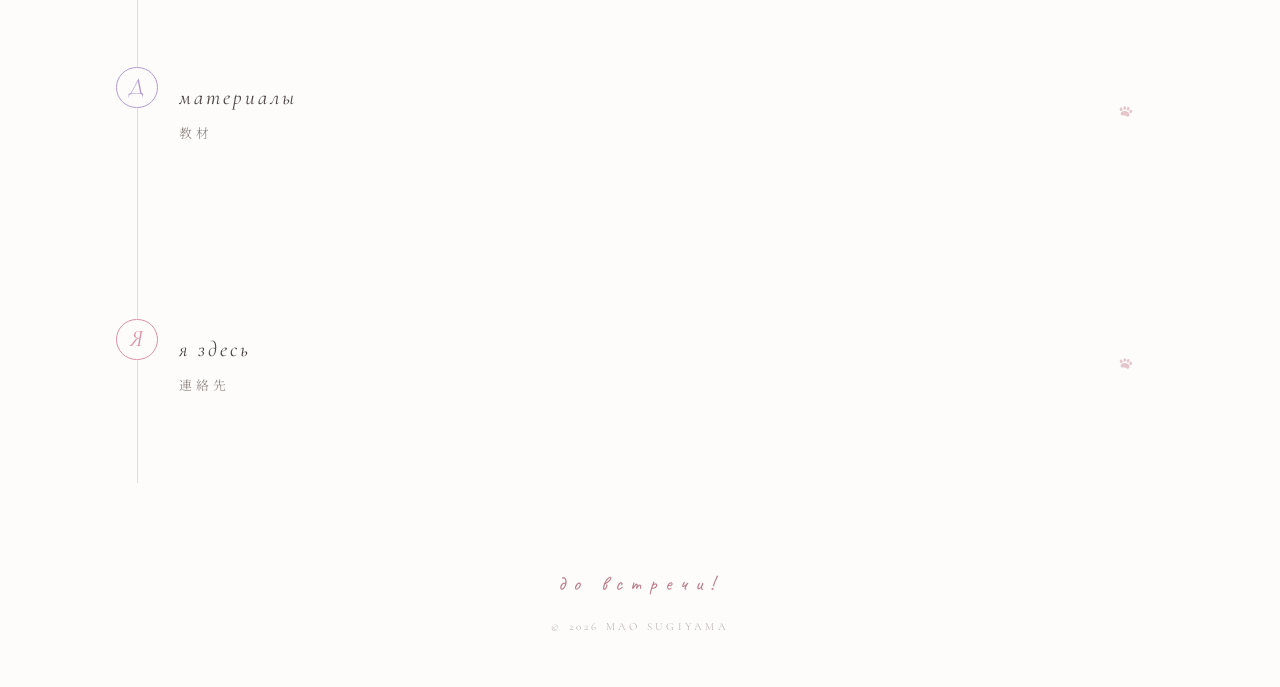
==== commit c5d386fc: "«ねこと学ぶ キリル文字» の改訂を новости と教材欄に反映 Co-Authored-By: Claude Fable 5.1 <noreply@anthropic.com> Claude-S" ====
--- a/index.html
+++ b/index.html
@@ -439,6 +439,7 @@
   <div class="reveal">
     <div class="entry"><span class="year">2026</span><div class="body">杉山真央「QDAコーディングデータのネットワーク可視化 ―ネスメーロフの1940年『Rubezh』掲載詩を事例として―」<span class="pill"><span data-l="ja">論文・刊行予定</span><span data-l="en">article, forthcoming</span><span data-l="ru">статья, в печати</span></span></div></div>
     <div class="entry"><span class="year">2026.9</span><div class="body">“‘I/We’ and Community in Nesmelov’s Harbin Poems (1940).”<span class="pill"><span data-l="ja">国際学会発表</span><span data-l="en">conference paper</span><span data-l="ru">доклад</span></span><br><span class="src">EADH 2026 – “Linking Europe: Digital Humanities Without Borders” (2026 Conference of the European Association for Digital Humanities)</span></div></div>
+    <div class="entry"><span class="year">2026.9</span><div class="body"><a href="https://maosugiyama.github.io/russian/" style="color:inherit;text-decoration:none;border-bottom:1px solid var(--sakura)">ねこと学ぶ キリル文字</a><span class="pill"><span data-l="ja">教材アプリ・改訂</span><span data-l="en">learning app, revised</span><span data-l="ru">приложение, обновлено</span></span><br><span class="src"><span data-l="ja">文字から上級文法まで、全60ユニット・815問、音声つき</span><span data-l="en">From the alphabet to advanced grammar: 60 units, 815 questions, with audio</span><span data-l="ru">От алфавита до сложной грамматики: 60 разделов, 815 заданий, со звуком</span></span></div></div>
     <div class="entry"><span class="year">2026.5</span><div class="body">杉山真央「亡命主体の可読性 ――バフチンの対話性理論による『Рубеж』1940年前半ネスメーロフ詩の分析」<span class="pill"><span data-l="ja">論文・査読有り</span><span data-l="en">article, peer-reviewed</span><span data-l="ru">статья, рецензируемая</span></span><br><span class="src">ハルビン・ウラジオストクを語る会『セーヴェル』(42) 27–50</span></div></div>
     <div class="entry"><span class="year">2026.4</span><div class="body">ディアスポラ共同体の文化的記憶<span class="pill"><span data-l="ja">科研費 採択</span><span data-l="en">grant awarded</span><span data-l="ru">грант</span></span><br><span class="src">学術研究助成基金助成金 若手研究, 2026.4 — 2030.3</span></div></div>
     <div class="entry"><span class="year">2026.3</span><div class="body">齋須直人, 杉山真央, ダツェンコ・イーホル, 水野晶子『ロシア語はじめの1000語』<span class="pill"><span data-l="ja">共著・刊行</span><span data-l="en">book, co-authored</span><span data-l="ru">книга, в соавторстве</span></span><br><span class="src">名古屋外国語大学出版会, ISBN 978-4-908523-63-2</span></div></div>
@@ -714,9 +715,9 @@
     <a class="mat" href="https://maosugiyama.github.io/russian/">
       <div class="m-title">ねこと学ぶ キリル文字</div>
       <div class="m-desc">
-        <span data-l="ja">ねこたちと33文字のアルファベットを探検する学習アプリ</span>
-        <span data-l="en">A learning app exploring the 33 letters of the Cyrillic alphabet, with cats</span>
-        <span data-l="ru">Учебное приложение: 33 буквы кириллицы вместе с котами</span>
+        <span data-l="ja">33匹のねこと33文字をおぼえ、発音・名詞・動詞・6つの格から上級文法まで進める学習アプリ。全60ユニット・815問、音声つき（2026年9月改訂）</span>
+        <span data-l="en">A learning app that starts from the 33 Cyrillic letters, with 33 cats, and goes on to pronunciation, nouns, verbs, the six cases and advanced grammar. 60 units, 815 questions, with audio (revised September 2026)</span>
+        <span data-l="ru">Учебное приложение: от 33 букв кириллицы с 33 котами до произношения, существительных, глаголов, шести падежей и сложной грамматики. 60 разделов, 815 заданий, со звуком (обновлено в сентябре 2026 г.)</span>
       </div>
       <span class="m-arrow">open →</span>
     </a>
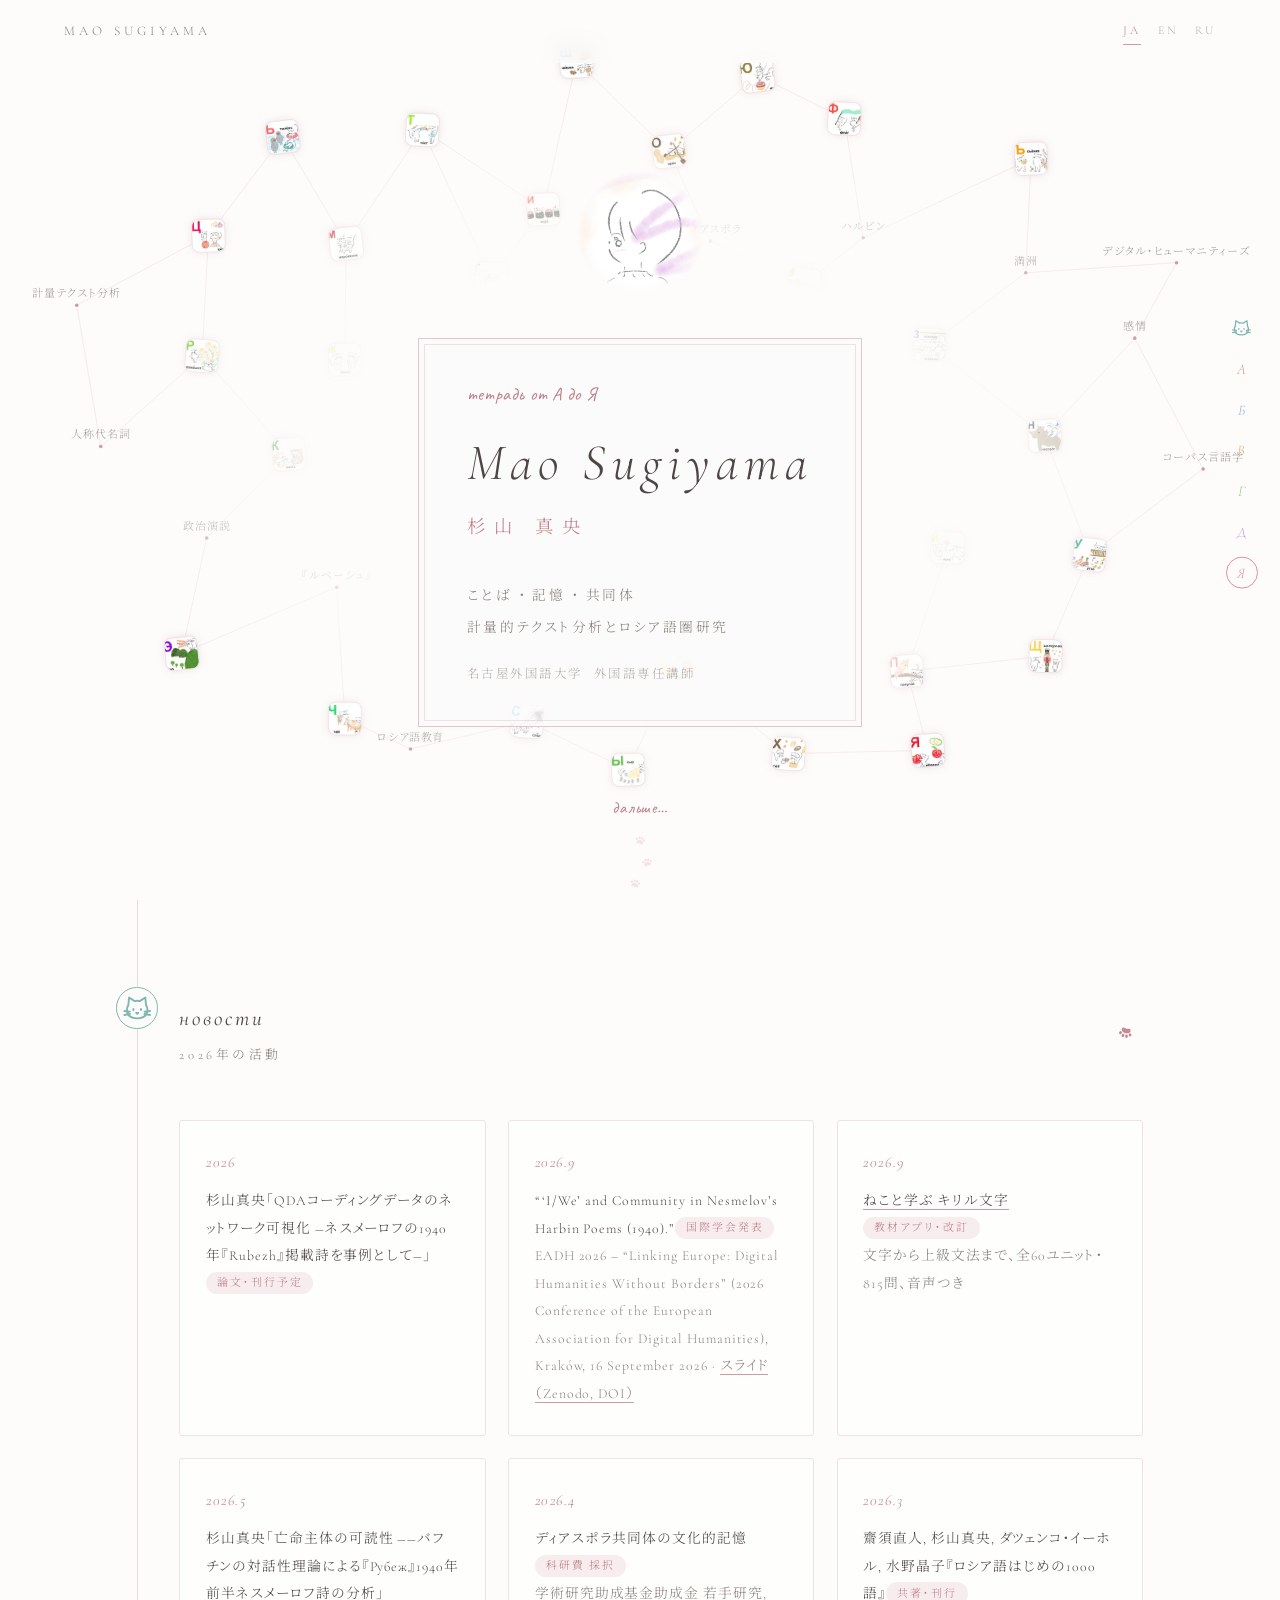
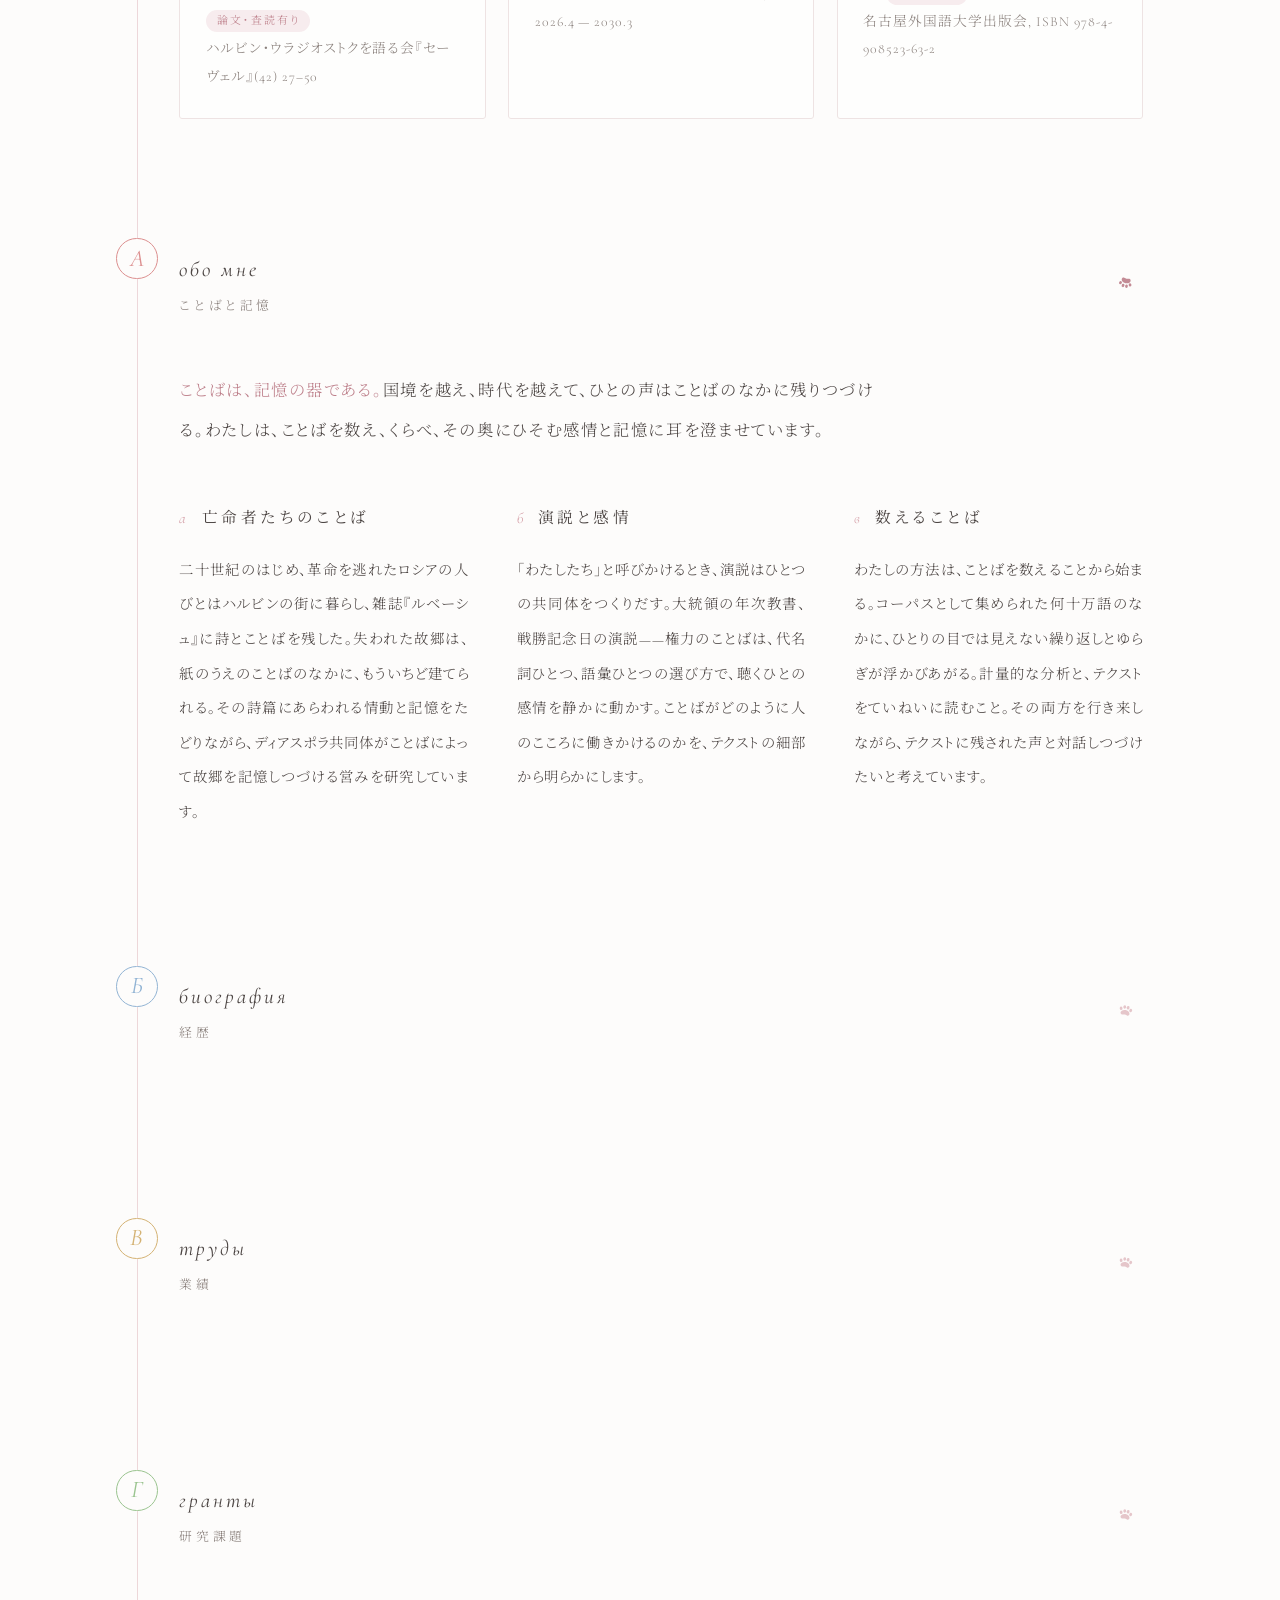
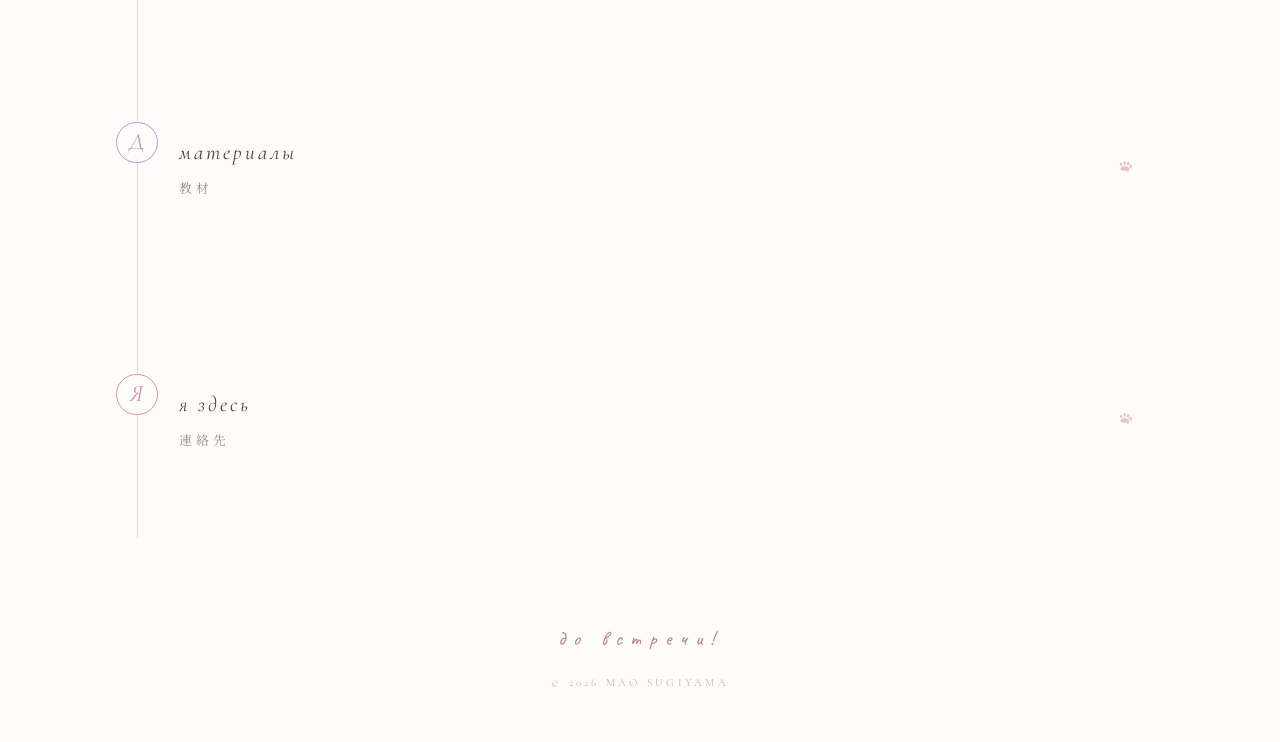
==== commit ba0f27ff: "EADH 2026 発表スライドの DOI リンクと ORCID を追加 - News と Presentations の EADH 2026 の項目に、Zenodo で公開した   スライドへの D" ====
--- a/index.html
+++ b/index.html
@@ -438,7 +438,7 @@
   <div class="sec-body"><div class="sec-inner">
   <div class="reveal">
     <div class="entry"><span class="year">2026</span><div class="body">杉山真央「QDAコーディングデータのネットワーク可視化 ―ネスメーロフの1940年『Rubezh』掲載詩を事例として―」<span class="pill"><span data-l="ja">論文・刊行予定</span><span data-l="en">article, forthcoming</span><span data-l="ru">статья, в печати</span></span></div></div>
-    <div class="entry"><span class="year">2026.9</span><div class="body">“‘I/We’ and Community in Nesmelov’s Harbin Poems (1940).”<span class="pill"><span data-l="ja">国際学会発表</span><span data-l="en">conference paper</span><span data-l="ru">доклад</span></span><br><span class="src">EADH 2026 – “Linking Europe: Digital Humanities Without Borders” (2026 Conference of the European Association for Digital Humanities)</span></div></div>
+    <div class="entry"><span class="year">2026.9</span><div class="body">“‘I/We’ and Community in Nesmelov’s Harbin Poems (1940).”<span class="pill"><span data-l="ja">国際学会発表</span><span data-l="en">conference paper</span><span data-l="ru">доклад</span></span><br><span class="src">EADH 2026 – “Linking Europe: Digital Humanities Without Borders” (2026 Conference of the European Association for Digital Humanities), Kraków, 16 September 2026 · <a href="https://doi.org/10.5281/zenodo.23361313" style="color:inherit;text-decoration:none;border-bottom:1px solid var(--sakura)"><span data-l="ja">スライド（Zenodo, DOI）</span><span data-l="en">slides (Zenodo, DOI)</span><span data-l="ru">слайды (Zenodo, DOI)</span></a></span></div></div>
     <div class="entry"><span class="year">2026.9</span><div class="body"><a href="https://maosugiyama.github.io/russian/" style="color:inherit;text-decoration:none;border-bottom:1px solid var(--sakura)">ねこと学ぶ キリル文字</a><span class="pill"><span data-l="ja">教材アプリ・改訂</span><span data-l="en">learning app, revised</span><span data-l="ru">приложение, обновлено</span></span><br><span class="src"><span data-l="ja">文字から上級文法まで、全60ユニット・815問、音声つき</span><span data-l="en">From the alphabet to advanced grammar: 60 units, 815 questions, with audio</span><span data-l="ru">От алфавита до сложной грамматики: 60 разделов, 815 заданий, со звуком</span></span></div></div>
     <div class="entry"><span class="year">2026.5</span><div class="body">杉山真央「亡命主体の可読性 ――バフチンの対話性理論による『Рубеж』1940年前半ネスメーロフ詩の分析」<span class="pill"><span data-l="ja">論文・査読有り</span><span data-l="en">article, peer-reviewed</span><span data-l="ru">статья, рецензируемая</span></span><br><span class="src">ハルビン・ウラジオストクを語る会『セーヴェル』(42) 27–50</span></div></div>
     <div class="entry"><span class="year">2026.4</span><div class="body">ディアスポラ共同体の文化的記憶<span class="pill"><span data-l="ja">科研費 採択</span><span data-l="en">grant awarded</span><span data-l="ru">грант</span></span><br><span class="src">学術研究助成基金助成金 若手研究, 2026.4 — 2030.3</span></div></div>
@@ -618,7 +618,7 @@
     <span class="count">— 13</span>
   </div>
   <div class="reveal">
-    <div class="entry"><span class="year">2026</span><div class="body">“‘I/We’ and Community in Nesmelov’s Harbin Poems (1940).” <span class="src">EADH 2026 – “Linking Europe: Digital Humanities Without Borders” (2026 Conference of the European Association for Digital Humanities), September 2026</span></div></div>
+    <div class="entry"><span class="year">2026</span><div class="body">“‘I/We’ and Community in Nesmelov’s Harbin Poems (1940).” <span class="src">EADH 2026 – “Linking Europe: Digital Humanities Without Borders” (2026 Conference of the European Association for Digital Humanities), Kraków, September 2026 · <a href="https://doi.org/10.5281/zenodo.23361313" style="color:inherit;text-decoration:none;border-bottom:1px solid var(--sakura)"><span data-l="ja">スライド（Zenodo, DOI）</span><span data-l="en">slides (Zenodo, DOI)</span><span data-l="ru">слайды (Zenodo, DOI)</span></a></span></div></div>
     <div class="entry"><span class="year">2025</span><div class="body">“The Structure of Homeland Metaphors in White Émigré Poetry in 1940 <i>Rubezh</i>.” <span class="src">International Conference on Humanity and Social Sciences 2025, January 2025</span></div></div>
     <div class="entry"><span class="year">2024</span><div class="body">「大祖国戦争の記憶の形成と感情：プーチン戦勝記念日演説にみる人称代名詞」<span class="src">英語コーパス学会第50回大会, 2024年10月</span></div></div>
     <div class="entry"><span class="year">2023</span><div class="body">「プーチン大統領の戦勝記念日演説にみられる “мы (we)” と “вы (you)”」<span class="src">英語コーパス学会第49回大会(30周年記念大会), 2023年9月</span></div></div>
@@ -764,6 +764,7 @@
       </p>
     </noscript>
     <a class="rm-link" href="https://researchmap.jp/mao-lang">researchmap →</a>
+    <a class="rm-link" href="https://orcid.org/0009-0005-3374-3518" style="margin-left:1.6rem">ORCID →</a>
   </div>
 </div></div>
 </section>
